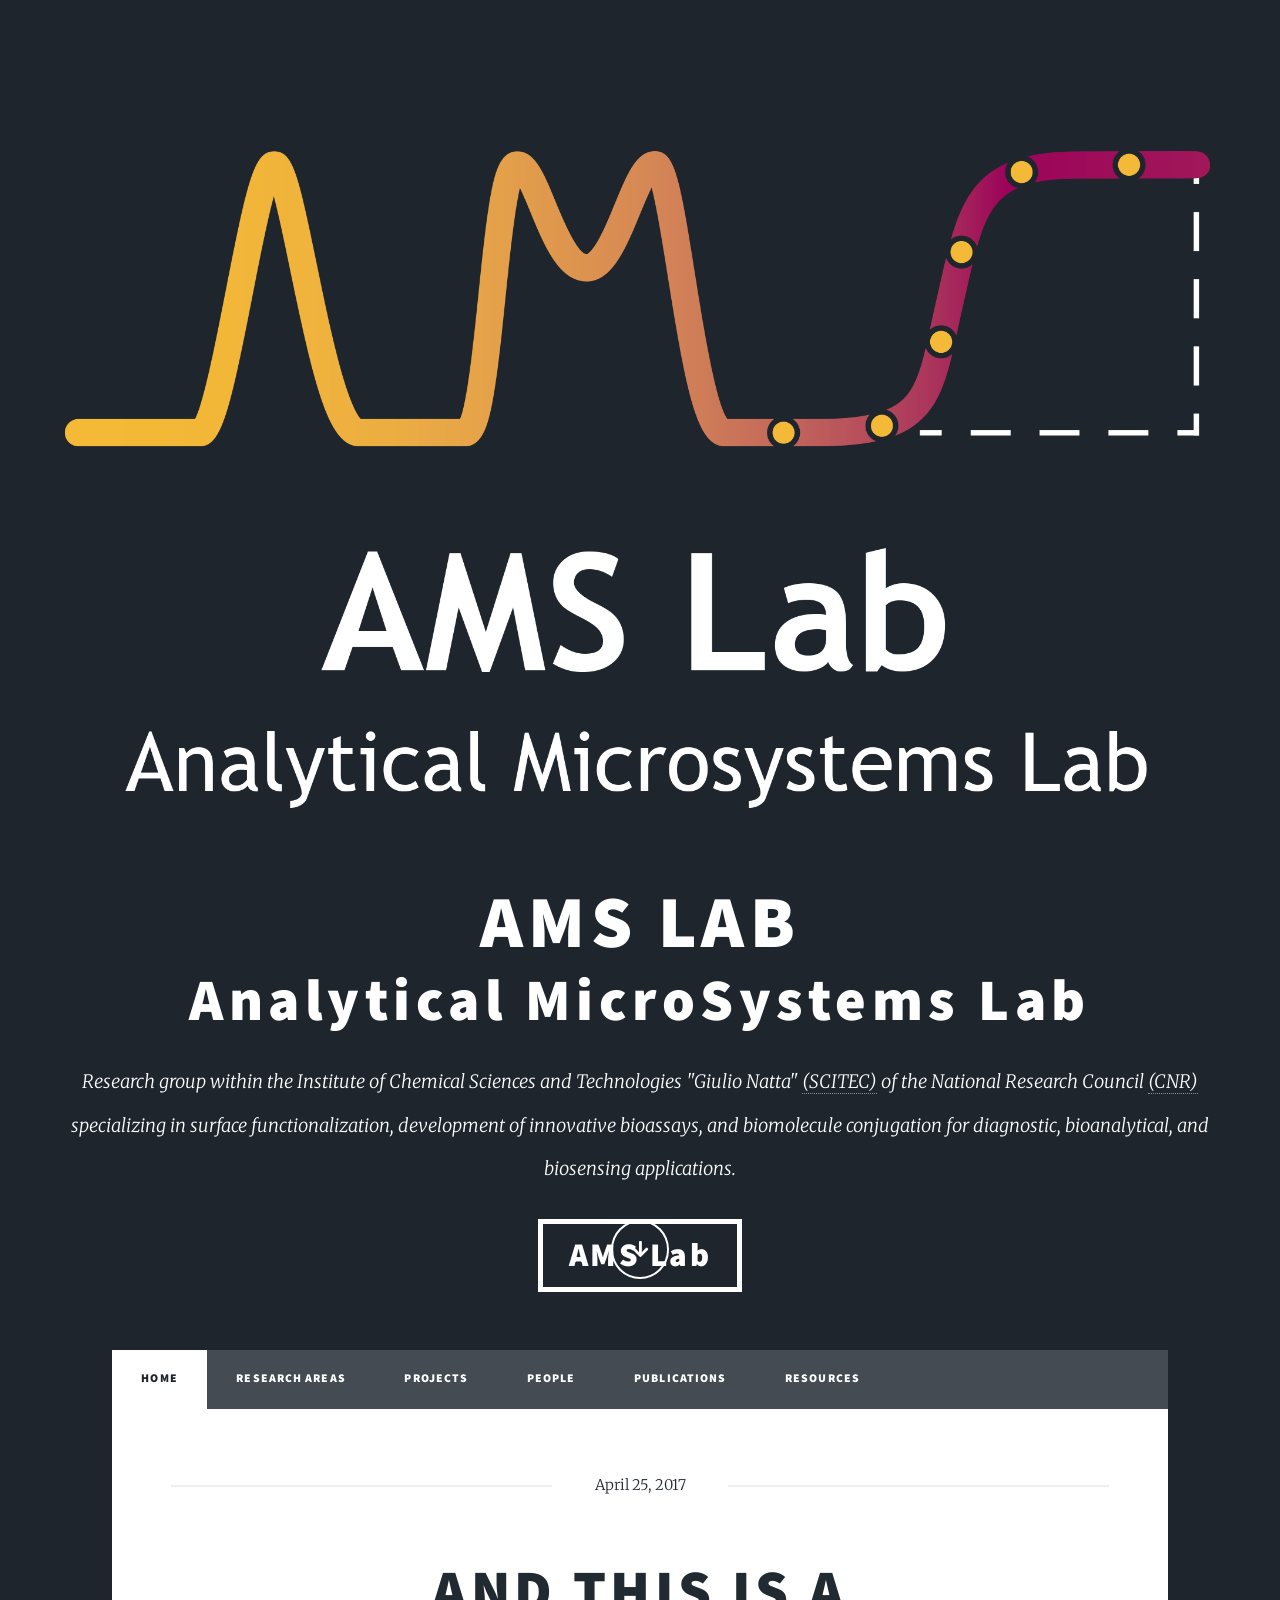
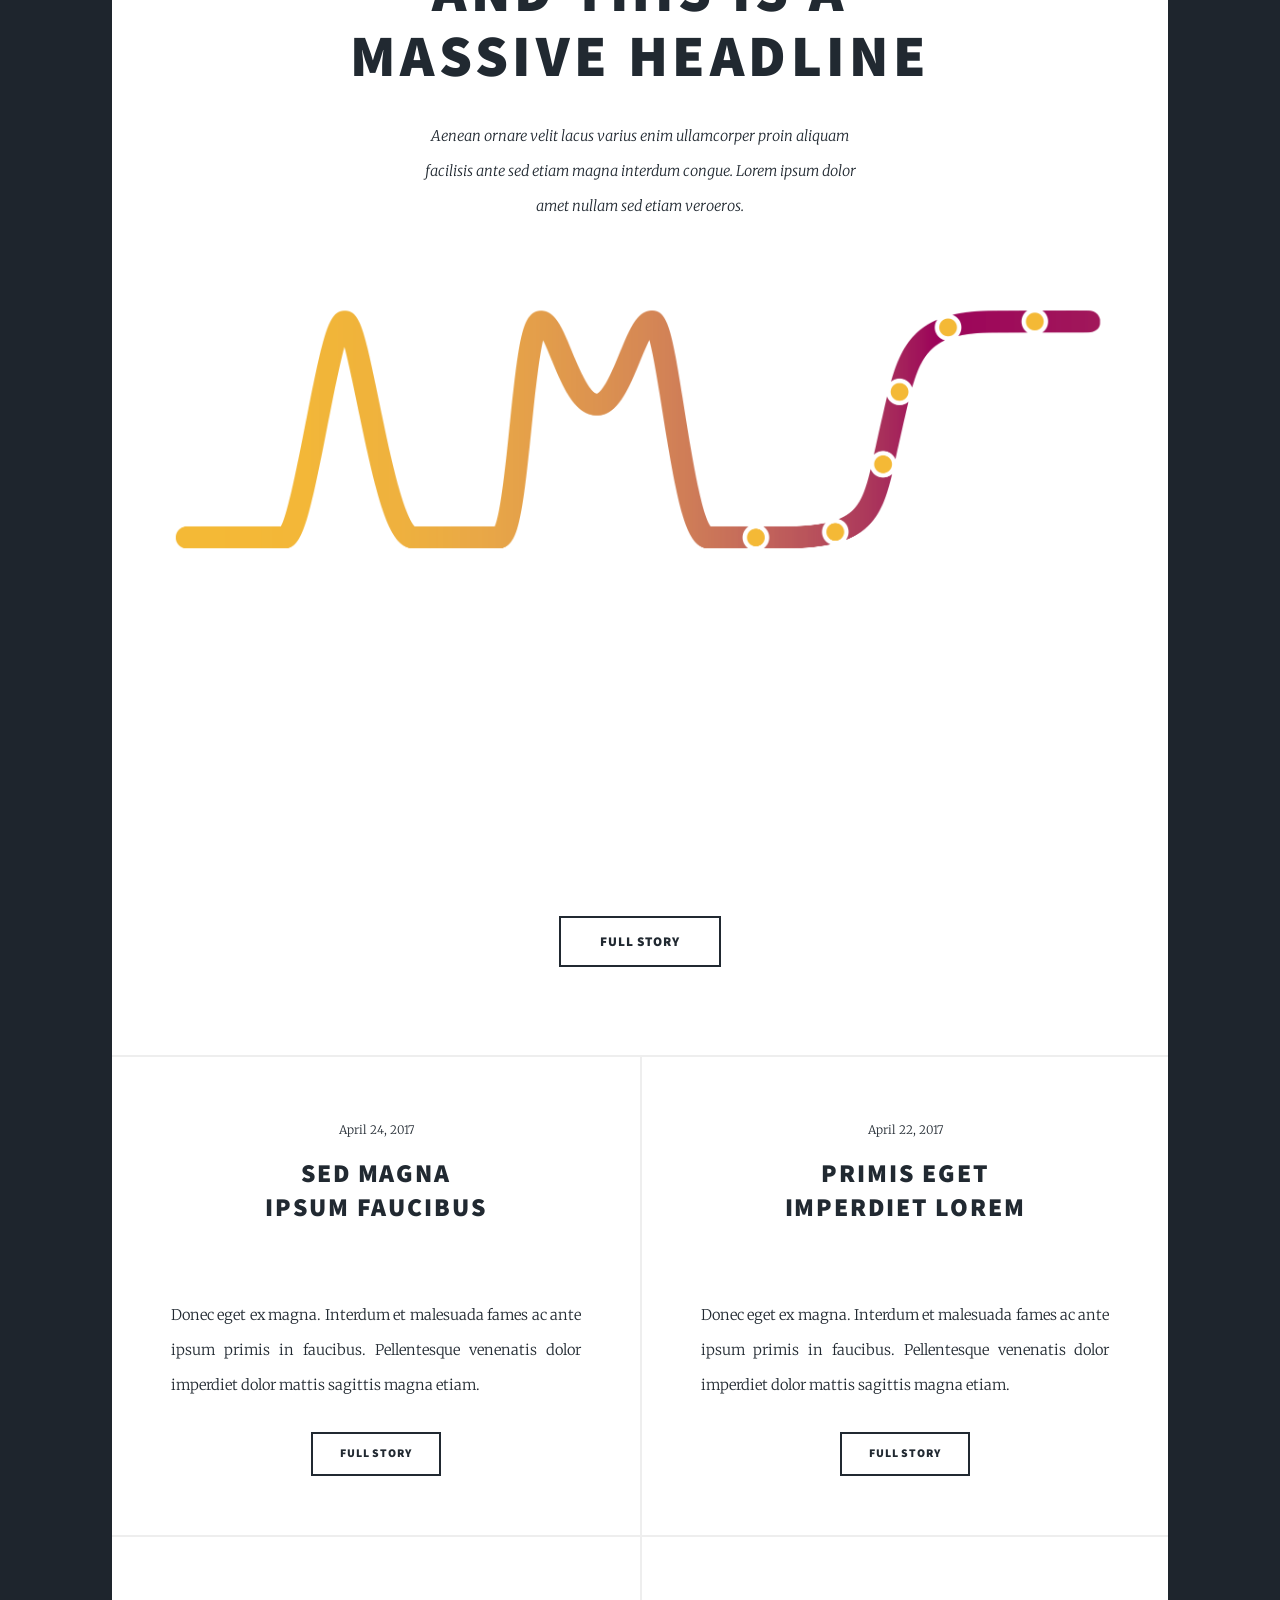
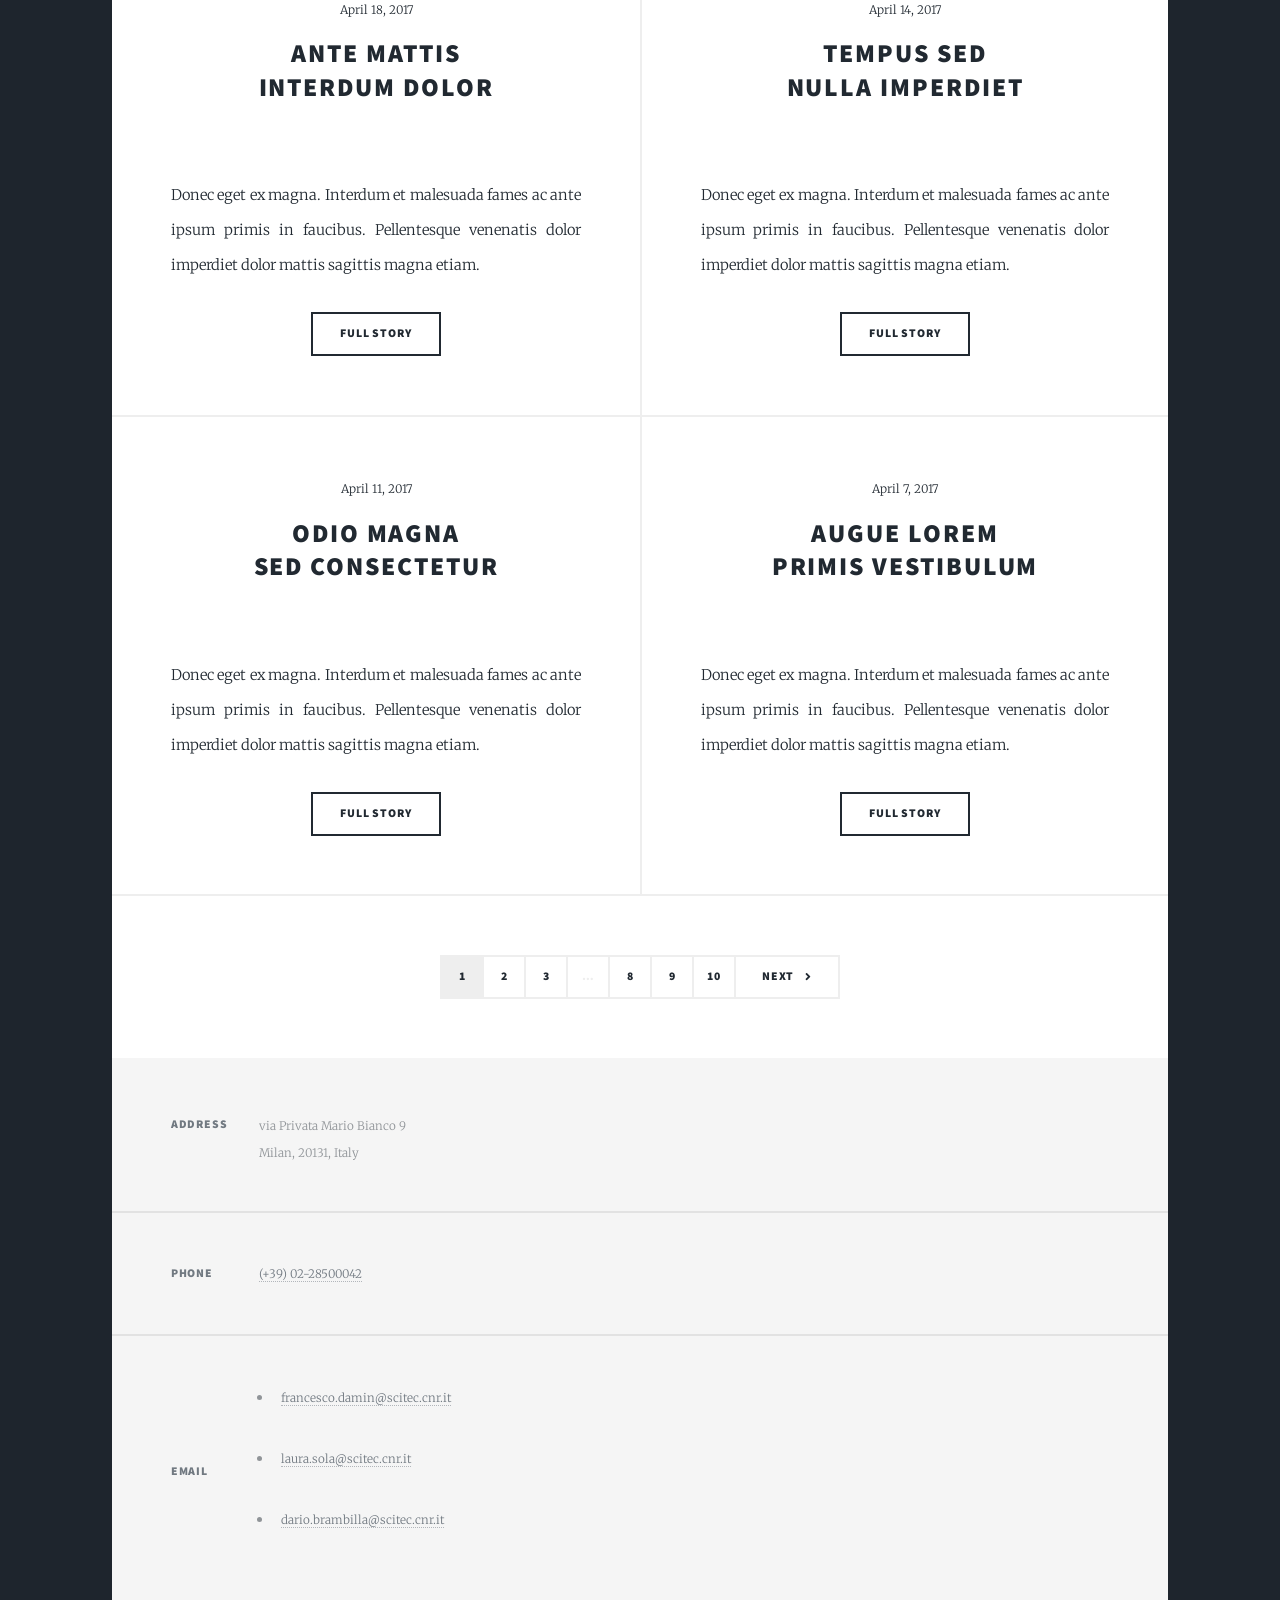
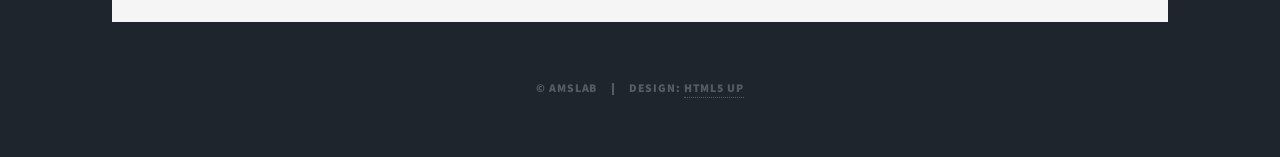
==== index.html @ ec4a858f "Add files via upload" ====
<!DOCTYPE HTML>
<!--
	Massively by HTML5 UP
	html5up.net | @ajlkn
	Free for personal and commercial use under the CCA 3.0 license (html5up.net/license)
-->
<html>
	<head>
		<title>Analytical MicroSystems Lab</title>
		<meta charset="utf-8" />
		<meta name="viewport" content="width=device-width, initial-scale=1, user-scalable=no" />
		<link rel="stylesheet" href="assets/css/main.css" />
		<noscript><link rel="stylesheet" href="assets/css/noscript.css" /></noscript>
	</head>
	<body class="is-preload">

		<!-- Wrapper -->
			<div id="wrapper" class="fade-in">

				<!-- Intro -->
					<div id="intro">
						<span class="image main"><img src="images/logo.png" alt="" /></span>
						<h1>
    							AMS Lab<br />
    							<span style="font-size:0.8em;">A<span style="text-transform: lowercase;">nalytical</span> M<span style="text-transform: lowercase;">icro</span>S<span style="text-transform: lowercase;">ystems</span> L<span style="text-transform: lowercase;">ab</span></span>
						</h1>
						<p>Research group within the Institute of Chemical Sciences and Technologies "Giulio Natta" <a href="https://www.cnr.it/en/institute/132">(SCITEC)</a> of the National Research Council <a href="https://www.cnr.it/en">(CNR)</a><br />
						specializing in surface functionalization, development of innovative bioassays, and biomolecule conjugation for diagnostic, bioanalytical, and biosensing applications.
						<ul class="actions">
							<li><a href="#header" class="button icon solid solo fa-arrow-down scrolly">Continue</a></li>
						</ul>
					</div>

				<!-- Header -->
					<header id="header">
						<a href="index.html" class="logo">AMS L<span style="text-transform: lowercase;">ab</span></a>
					</header>

				<!-- Nav -->
					<nav id="nav">
						<ul class="links">
							<li class="active"><a href="index.html">Home</a></li>
							<li><a href="research activities.html">Research Areas</a></li>
							<li><a href="projects.html">Projects</a></li>
							<li><a href="people.html">People</a></li>
							<li><a href="publications.html">Publications</a></li>
							<li><a href="resources.html">Resources</a></li>
						</ul>
						
					</nav>

				<!-- Main -->
					<div id="main">

						<!-- Featured Post -->
							<article class="post featured">
								<header class="major">
									<span class="date">April 25, 2017</span>
									<h2><a href="#">And this is a<br />
									massive headline</a></h2>
									<p>Aenean ornare velit lacus varius enim ullamcorper proin aliquam<br />
									facilisis ante sed etiam magna interdum congue. Lorem ipsum dolor<br />
									amet nullam sed etiam veroeros.</p>
								</header>
								<a href="#" class="image main"><img src="images/logo.png" alt="" /></a>
								<ul class="actions special">
									<li><a href="#" class="button large">Full Story</a></li>
								</ul>
							</article>

						<!-- Posts -->
							<section class="posts">
								<article>
									<header>
										<span class="date">April 24, 2017</span>
										<h2><a href="#">Sed magna<br />
										ipsum faucibus</a></h2>
									</header>
									<a href="#" class="image fit"><img src="images/pic02.jpg" alt="" /></a>
									<p>Donec eget ex magna. Interdum et malesuada fames ac ante ipsum primis in faucibus. Pellentesque venenatis dolor imperdiet dolor mattis sagittis magna etiam.</p>
									<ul class="actions special">
										<li><a href="#" class="button">Full Story</a></li>
									</ul>
								</article>
								<article>
									<header>
										<span class="date">April 22, 2017</span>
										<h2><a href="#">Primis eget<br />
										imperdiet lorem</a></h2>
									</header>
									<a href="#" class="image fit"><img src="images/pic03.jpg" alt="" /></a>
									<p>Donec eget ex magna. Interdum et malesuada fames ac ante ipsum primis in faucibus. Pellentesque venenatis dolor imperdiet dolor mattis sagittis magna etiam.</p>
									<ul class="actions special">
										<li><a href="#" class="button">Full Story</a></li>
									</ul>
								</article>
								<article>
									<header>
										<span class="date">April 18, 2017</span>
										<h2><a href="#">Ante mattis<br />
										interdum dolor</a></h2>
									</header>
									<a href="#" class="image fit"><img src="images/pic04.jpg" alt="" /></a>
									<p>Donec eget ex magna. Interdum et malesuada fames ac ante ipsum primis in faucibus. Pellentesque venenatis dolor imperdiet dolor mattis sagittis magna etiam.</p>
									<ul class="actions special">
										<li><a href="#" class="button">Full Story</a></li>
									</ul>
								</article>
								<article>
									<header>
										<span class="date">April 14, 2017</span>
										<h2><a href="#">Tempus sed<br />
										nulla imperdiet</a></h2>
									</header>
									<a href="#" class="image fit"><img src="images/pic05.jpg" alt="" /></a>
									<p>Donec eget ex magna. Interdum et malesuada fames ac ante ipsum primis in faucibus. Pellentesque venenatis dolor imperdiet dolor mattis sagittis magna etiam.</p>
									<ul class="actions special">
										<li><a href="#" class="button">Full Story</a></li>
									</ul>
								</article>
								<article>
									<header>
										<span class="date">April 11, 2017</span>
										<h2><a href="#">Odio magna<br />
										sed consectetur</a></h2>
									</header>
									<a href="#" class="image fit"><img src="images/pic06.jpg" alt="" /></a>
									<p>Donec eget ex magna. Interdum et malesuada fames ac ante ipsum primis in faucibus. Pellentesque venenatis dolor imperdiet dolor mattis sagittis magna etiam.</p>
									<ul class="actions special">
										<li><a href="#" class="button">Full Story</a></li>
									</ul>
								</article>
								<article>
									<header>
										<span class="date">April 7, 2017</span>
										<h2><a href="#">Augue lorem<br />
										primis vestibulum</a></h2>
									</header>
									<a href="#" class="image fit"><img src="images/pic07.jpg" alt="" /></a>
									<p>Donec eget ex magna. Interdum et malesuada fames ac ante ipsum primis in faucibus. Pellentesque venenatis dolor imperdiet dolor mattis sagittis magna etiam.</p>
									<ul class="actions special">
										<li><a href="#" class="button">Full Story</a></li>
									</ul>
								</article>
							</section>

						<!-- Footer -->
							<footer>
								<div class="pagination">
									<!--<a href="#" class="previous">Prev</a>-->
									<a href="#" class="page active">1</a>
									<a href="#" class="page">2</a>
									<a href="#" class="page">3</a>
									<span class="extra">&hellip;</span>
									<a href="#" class="page">8</a>
									<a href="#" class="page">9</a>
									<a href="#" class="page">10</a>
									<a href="#" class="next">Next</a>
								</div>
							</footer>

					</div>

				<!-- Footer -->
					<footer id="footer">
						<section class="split contact">
							<section class="alt">
								<h3>Address</h3>
								<p>via Privata Mario Bianco 9<br />
								Milan, 20131, Italy</p>
							</section>
							<section>
								<h3>Phone</h3>
								<p><a href="#">(+39) 02-28500042</a></p>
							</section>
							<section>
								<h3>Email</h3>
								<ul>
        								<li><p><a href="mailto:francesco.damin@scitec.cnr.it">francesco.damin@scitec.cnr.it</a></p></li>
        								<li><p><a href="mailto:laura.sola@scitec.cnr.it">laura.sola@scitec.cnr.it</a></p></li>
       									<li><p><a href="mailto:dario.brambilla@scitec.cnr.it">dario.brambilla@scitec.cnr.it</a></p></li>
    								</ul>
							</section>
						</section>
					</footer>

				<!-- Copyright -->
					<div id="copyright">
						<ul><li>&copy; AMSLab</li><li>Design: <a href="https://html5up.net">HTML5 UP</a></li></ul>
					</div>

			</div>

		<!-- Scripts -->
			<script src="assets/js/jquery.min.js"></script>
			<script src="assets/js/jquery.scrollex.min.js"></script>
			<script src="assets/js/jquery.scrolly.min.js"></script>
			<script src="assets/js/browser.min.js"></script>
			<script src="assets/js/breakpoints.min.js"></script>
			<script src="assets/js/util.js"></script>
			<script src="assets/js/main.js"></script>

	</body>
</html>
---- assets/css/main.css ----
@import url(fontawesome-all.min.css);
@import url("https://fonts.googleapis.com/css?family=Merriweather:300,700,300italic,700italic|Source+Sans+Pro:900");

/*
	Massively by HTML5 UP
	html5up.net | @ajlkn
	Free for personal and commercial use under the CCA 3.0 license (html5up.net/license)
*/

html, body, div, span, applet, object,
iframe, h1, h2, h3, h4, h5, h6, p, blockquote,
pre, a, abbr, acronym, address, big, cite,
code, del, dfn, em, img, ins, kbd, q, s, samp,
small, strike, strong, sub, sup, tt, var, b,
u, i, center, dl, dt, dd, ol, ul, li, fieldset,
form, label, legend, table, caption, tbody,
tfoot, thead, tr, th, td, article, aside,
canvas, details, embed, figure, figcaption,
footer, header, hgroup, menu, nav, output, ruby,
section, summary, time, mark, audio, video {
	margin: 0;
	padding: 0;
	border: 0;
	font-size: 100%;
	font: inherit;
	vertical-align: baseline;}

article, aside, details, figcaption, figure,
footer, header, hgroup, menu, nav, section {
	display: block;}

body {
	line-height: 1;
}

ol, ul {
	list-style: none;
}

blockquote, q {
	quotes: none;
}

	blockquote:before, blockquote:after, q:before, q:after {
		content: '';
		content: none;
	}

table {
	border-collapse: collapse;
	border-spacing: 0;
}

body {
	-webkit-text-size-adjust: none;
}

mark {
	background-color: transparent;
	color: inherit;
}

input::-moz-focus-inner {
	border: 0;
	padding: 0;
}

input, select, textarea {
	-moz-appearance: none;
	-webkit-appearance: none;
	-ms-appearance: none;
	appearance: none;
}

/* Basic */

	@-ms-viewport {
		width: device-width;
	}

	body {
		-ms-overflow-style: scrollbar;
	}

	@media screen and (max-width: 480px) {

		html, body {
			min-width: 320px;
		}

	}

	html {
		box-sizing: border-box;
	}

	*, *:before, *:after {
		box-sizing: inherit;
	}

	body {
		background-color: #1e252d;
	}

		body.is-preload *, body.is-preload *:before, body.is-preload *:after {
			-moz-animation: none !important;
			-webkit-animation: none !important;
			-ms-animation: none !important;
			animation: none !important;
			-moz-transition: none !important;
			-webkit-transition: none !important;
			-ms-transition: none !important;
			transition: none !important;
		}

/* Type */

	html {
		font-size: 16pt;
	}

		@media screen and (max-width: 1680px) {

			html {
				font-size: 12pt;
			}

		}

		@media screen and (max-width: 1280px) {

			html {
				font-size: 11pt;
			}

		}

		@media screen and (max-width: 360px) {

			html {
				font-size: 10pt;
			}

		}

	body {
		color: #212931;
	}

	body, input, select, textarea {
		font-family: "Merriweather", Georgia, serif;
		font-weight: 300;
		font-size: 1rem;
		line-height: 2.375;
	}

	a {
		-moz-transition: color 0.2s ease-in-out, background-color 0.2s ease-in-out, border-color 0.2s ease-in-out, box-shadow 0.2s ease-in-out;
		-webkit-transition: color 0.2s ease-in-out, background-color 0.2s ease-in-out, border-color 0.2s ease-in-out, box-shadow 0.2s ease-in-out;
		-ms-transition: color 0.2s ease-in-out, background-color 0.2s ease-in-out, border-color 0.2s ease-in-out, box-shadow 0.2s ease-in-out;
		transition: color 0.2s ease-in-out, background-color 0.2s ease-in-out, border-color 0.2s ease-in-out, box-shadow 0.2s ease-in-out;
		border-bottom: dotted 1px;
		text-decoration: none;
	}

		a:hover {
			border-bottom-color: transparent;
		}

	strong, b {
		font-weight: 600;
	}

	em, i {
		font-style: italic;
	}

	p {
		text-align: justify;
		margin: 0 0 2rem 0;
	}

	h1, h2, h3, h4, h5, h6 {
		font-family: "Source Sans Pro", Helvetica, sans-serif;
		font-weight: 900;
		line-height: 1.5;
		letter-spacing: 0.075em;
		text-transform: uppercase;
		margin: 0 0 1rem 0;
	}

		h1 a, h2 a, h3 a, h4 a, h5 a, h6 a {
			border-bottom: 0;
			color: inherit;
			text-decoration: none;
		}

	h1 {
		font-size: 4rem;
		line-height: 1.1;
		margin: 0 0 2rem 0;
	}

	h2 {
		font-size: 1.75rem;
		line-height: 1.3;
		margin: 0 0 1.5rem 0;
	}

	h3 {
		font-size: 1.25rem;
		margin: 0 0 1.5rem 0;
	}

	h4 {
		font-size: 1rem;
	}

	h5 {
		font-size: 0.9rem;
	}

	h6 {
		font-size: 0.8rem;
	}

	sub {
		font-size: 0.8rem;
		position: relative;
		top: 0.5rem;
	}

	sup {
		font-size: 0.8rem;
		position: relative;
		top: -0.5rem;
	}

	blockquote {
		border-left: solid 4px;
		font-style: italic;
		margin: 0 0 2rem 0;
		padding: 0.5rem 0 0.5rem 2rem;
	}

	code {
		border: solid 2px;
		font-family: "Courier New", monospace;
		font-size: 0.9rem;
		margin: 0 0.25rem;
		padding: 0.25rem 0.65rem;
	}

	pre {
		-webkit-overflow-scrolling: touch;
		font-family: "Courier New", monospace;
		font-size: 0.9rem;
		margin: 0 0 2rem 0;
	}

		pre code {
			display: block;
			line-height: 1.75;
			padding: 1rem 1.5rem;
			overflow-x: auto;
		}

	hr {
		border: 0;
		border-bottom: solid 2px;
		margin: 3rem 0;
	}

		hr.major {
			margin: 5rem 0;
		}

	.align-left {
		text-align: left;
	}

	.align-center {
		text-align: center;
	}

	.align-right {
		text-align: right;
	}

	input, select, textarea {
		color: #212931;
	}

	a {
		color: #212931;
		border-bottom-color: rgba(33, 41, 49, 0.5);
	}

		a:hover {
			border-bottom-color: transparent;
			color: #18bfef !important;
		}

	strong, b {
		color: #212931;
	}

	h1, h2, h3, h4, h5, h6 {
		color: #212931;
	}

	blockquote {
		border-left-color: #eeeeee;
	}

	code {
		background: rgba(220, 220, 220, 0.25);
		border-color: #eeeeee;
	}

	hr {
		border-bottom-color: #eeeeee;
	}

/* Row */

	.row {
		display: flex;
		flex-wrap: wrap;
		box-sizing: border-box;
		align-items: stretch;
	}

		.row > * {
			box-sizing: border-box;
		}

		.row.gtr-uniform > * > :last-child {
			margin-bottom: 0;
		}

		.row.aln-left {
			justify-content: flex-start;
		}

		.row.aln-center {
			justify-content: center;
		}

		.row.aln-right {
			justify-content: flex-end;
		}

		.row.aln-top {
			align-items: flex-start;
		}

		.row.aln-middle {
			align-items: center;
		}

		.row.aln-bottom {
			align-items: flex-end;
		}

		.row > .imp {
			order: -1;
		}

		.row > .col-1 {
			width: 8.33333%;
		}

		.row > .off-1 {
			margin-left: 8.33333%;
		}

		.row > .col-2 {
			width: 16.66667%;
		}

		.row > .off-2 {
			margin-left: 16.66667%;
		}

		.row > .col-3 {
			width: 25%;
		}

		.row > .off-3 {
			margin-left: 25%;
		}

		.row > .col-4 {
			width: 33.33333%;
		}

		.row > .off-4 {
			margin-left: 33.33333%;
		}

		.row > .col-5 {
			width: 41.66667%;
		}

		.row > .off-5 {
			margin-left: 41.66667%;
		}

		.row > .col-6 {
			width: 50%;
		}

		.row > .off-6 {
			margin-left: 50%;
		}

		.row > .col-7 {
			width: 58.33333%;
		}

		.row > .off-7 {
			margin-left: 58.33333%;
		}

		.row > .col-8 {
			width: 66.66667%;
		}

		.row > .off-8 {
			margin-left: 66.66667%;
		}

		.row > .col-9 {
			width: 75%;
		}

		.row > .off-9 {
			margin-left: 75%;
		}

		.row > .col-10 {
			width: 83.33333%;
		}

		.row > .off-10 {
			margin-left: 83.33333%;
		}

		.row > .col-11 {
			width: 91.66667%;
		}

		.row > .off-11 {
			margin-left: 91.66667%;
		}

		.row > .col-12 {
			width: 100%;
		}

		.row > .off-12 {
			margin-left: 100%;
		}

		.row.gtr-0 {
			margin-top: 0;
			margin-left: 0rem;
		}

			.row.gtr-0 > * {
				padding: 0 0 0 0rem;
			}

			.row.gtr-0.gtr-uniform {
				margin-top: 0rem;
			}

				.row.gtr-0.gtr-uniform > * {
					padding-top: 0rem;
				}

		.row.gtr-25 {
			margin-top: 0;
			margin-left: -0.375rem;
		}

			.row.gtr-25 > * {
				padding: 0 0 0 0.375rem;
			}

			.row.gtr-25.gtr-uniform {
				margin-top: -0.375rem;
			}

				.row.gtr-25.gtr-uniform > * {
					padding-top: 0.375rem;
				}

		.row.gtr-50 {
			margin-top: 0;
			margin-left: -0.75rem;
		}

			.row.gtr-50 > * {
				padding: 0 0 0 0.75rem;
			}

			.row.gtr-50.gtr-uniform {
				margin-top: -0.75rem;
			}

				.row.gtr-50.gtr-uniform > * {
					padding-top: 0.75rem;
				}

		.row {
			margin-top: 0;
			margin-left: -1.5rem;
		}

			.row > * {
				padding: 0 0 0 1.5rem;
			}

			.row.gtr-uniform {
				margin-top: -1.5rem;
			}

				.row.gtr-uniform > * {
					padding-top: 1.5rem;
				}

		.row.gtr-150 {
			margin-top: 0;
			margin-left: -2.25rem;
		}

			.row.gtr-150 > * {
				padding: 0 0 0 2.25rem;
			}

			.row.gtr-150.gtr-uniform {
				margin-top: -2.25rem;
			}

				.row.gtr-150.gtr-uniform > * {
					padding-top: 2.25rem;
				}

		.row.gtr-200 {
			margin-top: 0;
			margin-left: -3rem;
		}

			.row.gtr-200 > * {
				padding: 0 0 0 3rem;
			}

			.row.gtr-200.gtr-uniform {
				margin-top: -3rem;
			}

				.row.gtr-200.gtr-uniform > * {
					padding-top: 3rem;
				}

		@media screen and (max-width: 1680px) {

			.row {
				display: flex;
				flex-wrap: wrap;
				box-sizing: border-box;
				align-items: stretch;
			}

				.row > * {
					box-sizing: border-box;
				}

				.row.gtr-uniform > * > :last-child {
					margin-bottom: 0;
				}

				.row.aln-left {
					justify-content: flex-start;
				}

				.row.aln-center {
					justify-content: center;
				}

				.row.aln-right {
					justify-content: flex-end;
				}

				.row.aln-top {
					align-items: flex-start;
				}

				.row.aln-middle {
					align-items: center;
				}

				.row.aln-bottom {
					align-items: flex-end;
				}

				.row > .imp-xlarge {
					order: -1;
				}

				.row > .col-1-xlarge {
					width: 8.33333%;
				}

				.row > .off-1-xlarge {
					margin-left: 8.33333%;
				}

				.row > .col-2-xlarge {
					width: 16.66667%;
				}

				.row > .off-2-xlarge {
					margin-left: 16.66667%;
				}

				.row > .col-3-xlarge {
					width: 25%;
				}

				.row > .off-3-xlarge {
					margin-left: 25%;
				}

				.row > .col-4-xlarge {
					width: 33.33333%;
				}

				.row > .off-4-xlarge {
					margin-left: 33.33333%;
				}

				.row > .col-5-xlarge {
					width: 41.66667%;
				}

				.row > .off-5-xlarge {
					margin-left: 41.66667%;
				}

				.row > .col-6-xlarge {
					width: 50%;
				}

				.row > .off-6-xlarge {
					margin-left: 50%;
				}

				.row > .col-7-xlarge {
					width: 58.33333%;
				}

				.row > .off-7-xlarge {
					margin-left: 58.33333%;
				}

				.row > .col-8-xlarge {
					width: 66.66667%;
				}

				.row > .off-8-xlarge {
					margin-left: 66.66667%;
				}

				.row > .col-9-xlarge {
					width: 75%;
				}

				.row > .off-9-xlarge {
					margin-left: 75%;
				}

				.row > .col-10-xlarge {
					width: 83.33333%;
				}

				.row > .off-10-xlarge {
					margin-left: 83.33333%;
				}

				.row > .col-11-xlarge {
					width: 91.66667%;
				}

				.row > .off-11-xlarge {
					margin-left: 91.66667%;
				}

				.row > .col-12-xlarge {
					width: 100%;
				}

				.row > .off-12-xlarge {
					margin-left: 100%;
				}

				.row.gtr-0 {
					margin-top: 0;
					margin-left: 0rem;
				}

					.row.gtr-0 > * {
						padding: 0 0 0 0rem;
					}

					.row.gtr-0.gtr-uniform {
						margin-top: 0rem;
					}

						.row.gtr-0.gtr-uniform > * {
							padding-top: 0rem;
						}

				.row.gtr-25 {
					margin-top: 0;
					margin-left: -0.375rem;
				}

					.row.gtr-25 > * {
						padding: 0 0 0 0.375rem;
					}

					.row.gtr-25.gtr-uniform {
						margin-top: -0.375rem;
					}

						.row.gtr-25.gtr-uniform > * {
							padding-top: 0.375rem;
						}

				.row.gtr-50 {
					margin-top: 0;
					margin-left: -0.75rem;
				}

					.row.gtr-50 > * {
						padding: 0 0 0 0.75rem;
					}

					.row.gtr-50.gtr-uniform {
						margin-top: -0.75rem;
					}

						.row.gtr-50.gtr-uniform > * {
							padding-top: 0.75rem;
						}

				.row {
					margin-top: 0;
					margin-left: -1.5rem;
				}

					.row > * {
						padding: 0 0 0 1.5rem;
					}

					.row.gtr-uniform {
						margin-top: -1.5rem;
					}

						.row.gtr-uniform > * {
							padding-top: 1.5rem;
						}

				.row.gtr-150 {
					margin-top: 0;
					margin-left: -2.25rem;
				}

					.row.gtr-150 > * {
						padding: 0 0 0 2.25rem;
					}

					.row.gtr-150.gtr-uniform {
						margin-top: -2.25rem;
					}

						.row.gtr-150.gtr-uniform > * {
							padding-top: 2.25rem;
						}

				.row.gtr-200 {
					margin-top: 0;
					margin-left: -3rem;
				}

					.row.gtr-200 > * {
						padding: 0 0 0 3rem;
					}

					.row.gtr-200.gtr-uniform {
						margin-top: -3rem;
					}

						.row.gtr-200.gtr-uniform > * {
							padding-top: 3rem;
						}

		}

		@media screen and (max-width: 1280px) {

			.row {
				display: flex;
				flex-wrap: wrap;
				box-sizing: border-box;
				align-items: stretch;
			}

				.row > * {
					box-sizing: border-box;
				}

				.row.gtr-uniform > * > :last-child {
					margin-bottom: 0;
				}

				.row.aln-left {
					justify-content: flex-start;
				}

				.row.aln-center {
					justify-content: center;
				}

				.row.aln-right {
					justify-content: flex-end;
				}

				.row.aln-top {
					align-items: flex-start;
				}

				.row.aln-middle {
					align-items: center;
				}

				.row.aln-bottom {
					align-items: flex-end;
				}

				.row > .imp-large {
					order: -1;
				}

				.row > .col-1-large {
					width: 8.33333%;
				}

				.row > .off-1-large {
					margin-left: 8.33333%;
				}

				.row > .col-2-large {
					width: 16.66667%;
				}

				.row > .off-2-large {
					margin-left: 16.66667%;
				}

				.row > .col-3-large {
					width: 25%;
				}

				.row > .off-3-large {
					margin-left: 25%;
				}

				.row > .col-4-large {
					width: 33.33333%;
				}

				.row > .off-4-large {
					margin-left: 33.33333%;
				}

				.row > .col-5-large {
					width: 41.66667%;
				}

				.row > .off-5-large {
					margin-left: 41.66667%;
				}

				.row > .col-6-large {
					width: 50%;
				}

				.row > .off-6-large {
					margin-left: 50%;
				}

				.row > .col-7-large {
					width: 58.33333%;
				}

				.row > .off-7-large {
					margin-left: 58.33333%;
				}

				.row > .col-8-large {
					width: 66.66667%;
				}

				.row > .off-8-large {
					margin-left: 66.66667%;
				}

				.row > .col-9-large {
					width: 75%;
				}

				.row > .off-9-large {
					margin-left: 75%;
				}

				.row > .col-10-large {
					width: 83.33333%;
				}

				.row > .off-10-large {
					margin-left: 83.33333%;
				}

				.row > .col-11-large {
					width: 91.66667%;
				}

				.row > .off-11-large {
					margin-left: 91.66667%;
				}

				.row > .col-12-large {
					width: 100%;
				}

				.row > .off-12-large {
					margin-left: 100%;
				}

				.row.gtr-0 {
					margin-top: 0;
					margin-left: 0rem;
				}

					.row.gtr-0 > * {
						padding: 0 0 0 0rem;
					}

					.row.gtr-0.gtr-uniform {
						margin-top: 0rem;
					}

						.row.gtr-0.gtr-uniform > * {
							padding-top: 0rem;
						}

				.row.gtr-25 {
					margin-top: 0;
					margin-left: -0.375rem;
				}

					.row.gtr-25 > * {
						padding: 0 0 0 0.375rem;
					}

					.row.gtr-25.gtr-uniform {
						margin-top: -0.375rem;
					}

						.row.gtr-25.gtr-uniform > * {
							padding-top: 0.375rem;
						}

				.row.gtr-50 {
					margin-top: 0;
					margin-left: -0.75rem;
				}

					.row.gtr-50 > * {
						padding: 0 0 0 0.75rem;
					}

					.row.gtr-50.gtr-uniform {
						margin-top: -0.75rem;
					}

						.row.gtr-50.gtr-uniform > * {
							padding-top: 0.75rem;
						}

				.row {
					margin-top: 0;
					margin-left: -1.5rem;
				}

					.row > * {
						padding: 0 0 0 1.5rem;
					}

					.row.gtr-uniform {
						margin-top: -1.5rem;
					}

						.row.gtr-uniform > * {
							padding-top: 1.5rem;
						}

				.row.gtr-150 {
					margin-top: 0;
					margin-left: -2.25rem;
				}

					.row.gtr-150 > * {
						padding: 0 0 0 2.25rem;
					}

					.row.gtr-150.gtr-uniform {
						margin-top: -2.25rem;
					}

						.row.gtr-150.gtr-uniform > * {
							padding-top: 2.25rem;
						}

				.row.gtr-200 {
					margin-top: 0;
					margin-left: -3rem;
				}

					.row.gtr-200 > * {
						padding: 0 0 0 3rem;
					}

					.row.gtr-200.gtr-uniform {
						margin-top: -3rem;
					}

						.row.gtr-200.gtr-uniform > * {
							padding-top: 3rem;
						}

		}

		@media screen and (max-width: 980px) {

			.row {
				display: flex;
				flex-wrap: wrap;
				box-sizing: border-box;
				align-items: stretch;
			}

				.row > * {
					box-sizing: border-box;
				}

				.row.gtr-uniform > * > :last-child {
					margin-bottom: 0;
				}

				.row.aln-left {
					justify-content: flex-start;
				}

				.row.aln-center {
					justify-content: center;
				}

				.row.aln-right {
					justify-content: flex-end;
				}

				.row.aln-top {
					align-items: flex-start;
				}

				.row.aln-middle {
					align-items: center;
				}

				.row.aln-bottom {
					align-items: flex-end;
				}

				.row > .imp-medium {
					order: -1;
				}

				.row > .col-1-medium {
					width: 8.33333%;
				}

				.row > .off-1-medium {
					margin-left: 8.33333%;
				}

				.row > .col-2-medium {
					width: 16.66667%;
				}

				.row > .off-2-medium {
					margin-left: 16.66667%;
				}

				.row > .col-3-medium {
					width: 25%;
				}

				.row > .off-3-medium {
					margin-left: 25%;
				}

				.row > .col-4-medium {
					width: 33.33333%;
				}

				.row > .off-4-medium {
					margin-left: 33.33333%;
				}

				.row > .col-5-medium {
					width: 41.66667%;
				}

				.row > .off-5-medium {
					margin-left: 41.66667%;
				}

				.row > .col-6-medium {
					width: 50%;
				}

				.row > .off-6-medium {
					margin-left: 50%;
				}

				.row > .col-7-medium {
					width: 58.33333%;
				}

				.row > .off-7-medium {
					margin-left: 58.33333%;
				}

				.row > .col-8-medium {
					width: 66.66667%;
				}

				.row > .off-8-medium {
					margin-left: 66.66667%;
				}

				.row > .col-9-medium {
					width: 75%;
				}

				.row > .off-9-medium {
					margin-left: 75%;
				}

				.row > .col-10-medium {
					width: 83.33333%;
				}

				.row > .off-10-medium {
					margin-left: 83.33333%;
				}

				.row > .col-11-medium {
					width: 91.66667%;
				}

				.row > .off-11-medium {
					margin-left: 91.66667%;
				}

				.row > .col-12-medium {
					width: 100%;
				}

				.row > .off-12-medium {
					margin-left: 100%;
				}

				.row.gtr-0 {
					margin-top: 0;
					margin-left: 0rem;
				}

					.row.gtr-0 > * {
						padding: 0 0 0 0rem;
					}

					.row.gtr-0.gtr-uniform {
						margin-top: 0rem;
					}

						.row.gtr-0.gtr-uniform > * {
							padding-top: 0rem;
						}

				.row.gtr-25 {
					margin-top: 0;
					margin-left: -0.375rem;
				}

					.row.gtr-25 > * {
						padding: 0 0 0 0.375rem;
					}

					.row.gtr-25.gtr-uniform {
						margin-top: -0.375rem;
					}

						.row.gtr-25.gtr-uniform > * {
							padding-top: 0.375rem;
						}

				.row.gtr-50 {
					margin-top: 0;
					margin-left: -0.75rem;
				}

					.row.gtr-50 > * {
						padding: 0 0 0 0.75rem;
					}

					.row.gtr-50.gtr-uniform {
						margin-top: -0.75rem;
					}

						.row.gtr-50.gtr-uniform > * {
							padding-top: 0.75rem;
						}

				.row {
					margin-top: 0;
					margin-left: -1.5rem;
				}

					.row > * {
						padding: 0 0 0 1.5rem;
					}

					.row.gtr-uniform {
						margin-top: -1.5rem;
					}

						.row.gtr-uniform > * {
							padding-top: 1.5rem;
						}

				.row.gtr-150 {
					margin-top: 0;
					margin-left: -2.25rem;
				}

					.row.gtr-150 > * {
						padding: 0 0 0 2.25rem;
					}

					.row.gtr-150.gtr-uniform {
						margin-top: -2.25rem;
					}

						.row.gtr-150.gtr-uniform > * {
							padding-top: 2.25rem;
						}

				.row.gtr-200 {
					margin-top: 0;
					margin-left: -3rem;
				}

					.row.gtr-200 > * {
						padding: 0 0 0 3rem;
					}

					.row.gtr-200.gtr-uniform {
						margin-top: -3rem;
					}

						.row.gtr-200.gtr-uniform > * {
							padding-top: 3rem;
						}

		}

		@media screen and (max-width: 736px) {

			.row {
				display: flex;
				flex-wrap: wrap;
				box-sizing: border-box;
				align-items: stretch;
			}

				.row > * {
					box-sizing: border-box;
				}

				.row.gtr-uniform > * > :last-child {
					margin-bottom: 0;
				}

				.row.aln-left {
					justify-content: flex-start;
				}

				.row.aln-center {
					justify-content: center;
				}

				.row.aln-right {
					justify-content: flex-end;
				}

				.row.aln-top {
					align-items: flex-start;
				}

				.row.aln-middle {
					align-items: center;
				}

				.row.aln-bottom {
					align-items: flex-end;
				}

				.row > .imp-small {
					order: -1;
				}

				.row > .col-1-small {
					width: 8.33333%;
				}

				.row > .off-1-small {
					margin-left: 8.33333%;
				}

				.row > .col-2-small {
					width: 16.66667%;
				}

				.row > .off-2-small {
					margin-left: 16.66667%;
				}

				.row > .col-3-small {
					width: 25%;
				}

				.row > .off-3-small {
					margin-left: 25%;
				}

				.row > .col-4-small {
					width: 33.33333%;
				}

				.row > .off-4-small {
					margin-left: 33.33333%;
				}

				.row > .col-5-small {
					width: 41.66667%;
				}

				.row > .off-5-small {
					margin-left: 41.66667%;
				}

				.row > .col-6-small {
					width: 50%;
				}

				.row > .off-6-small {
					margin-left: 50%;
				}

				.row > .col-7-small {
					width: 58.33333%;
				}

				.row > .off-7-small {
					margin-left: 58.33333%;
				}

				.row > .col-8-small {
					width: 66.66667%;
				}

				.row > .off-8-small {
					margin-left: 66.66667%;
				}

				.row > .col-9-small {
					width: 75%;
				}

				.row > .off-9-small {
					margin-left: 75%;
				}

				.row > .col-10-small {
					width: 83.33333%;
				}

				.row > .off-10-small {
					margin-left: 83.33333%;
				}

				.row > .col-11-small {
					width: 91.66667%;
				}

				.row > .off-11-small {
					margin-left: 91.66667%;
				}

				.row > .col-12-small {
					width: 100%;
				}

				.row > .off-12-small {
					margin-left: 100%;
				}

				.row.gtr-0 {
					margin-top: 0;
					margin-left: 0rem;
				}

					.row.gtr-0 > * {
						padding: 0 0 0 0rem;
					}

					.row.gtr-0.gtr-uniform {
						margin-top: 0rem;
					}

						.row.gtr-0.gtr-uniform > * {
							padding-top: 0rem;
						}

				.row.gtr-25 {
					margin-top: 0;
					margin-left: -0.375rem;
				}

					.row.gtr-25 > * {
						padding: 0 0 0 0.375rem;
					}

					.row.gtr-25.gtr-uniform {
						margin-top: -0.375rem;
					}

						.row.gtr-25.gtr-uniform > * {
							padding-top: 0.375rem;
						}

				.row.gtr-50 {
					margin-top: 0;
					margin-left: -0.75rem;
				}

					.row.gtr-50 > * {
						padding: 0 0 0 0.75rem;
					}

					.row.gtr-50.gtr-uniform {
						margin-top: -0.75rem;
					}

						.row.gtr-50.gtr-uniform > * {
							padding-top: 0.75rem;
						}

				.row {
					margin-top: 0;
					margin-left: -1.5rem;
				}

					.row > * {
						padding: 0 0 0 1.5rem;
					}

					.row.gtr-uniform {
						margin-top: -1.5rem;
					}

						.row.gtr-uniform > * {
							padding-top: 1.5rem;
						}

				.row.gtr-150 {
					margin-top: 0;
					margin-left: -2.25rem;
				}

					.row.gtr-150 > * {
						padding: 0 0 0 2.25rem;
					}

					.row.gtr-150.gtr-uniform {
						margin-top: -2.25rem;
					}

						.row.gtr-150.gtr-uniform > * {
							padding-top: 2.25rem;
						}

				.row.gtr-200 {
					margin-top: 0;
					margin-left: -3rem;
				}

					.row.gtr-200 > * {
						padding: 0 0 0 3rem;
					}

					.row.gtr-200.gtr-uniform {
						margin-top: -3rem;
					}

						.row.gtr-200.gtr-uniform > * {
							padding-top: 3rem;
						}

		}

		@media screen and (max-width: 480px) {

			.row {
				display: flex;
				flex-wrap: wrap;
				box-sizing: border-box;
				align-items: stretch;
			}

				.row > * {
					box-sizing: border-box;
				}

				.row.gtr-uniform > * > :last-child {
					margin-bottom: 0;
				}

				.row.aln-left {
					justify-content: flex-start;
				}

				.row.aln-center {
					justify-content: center;
				}

				.row.aln-right {
					justify-content: flex-end;
				}

				.row.aln-top {
					align-items: flex-start;
				}

				.row.aln-middle {
					align-items: center;
				}

				.row.aln-bottom {
					align-items: flex-end;
				}

				.row > .imp-xsmall {
					order: -1;
				}

				.row > .col-1-xsmall {
					width: 8.33333%;
				}

				.row > .off-1-xsmall {
					margin-left: 8.33333%;
				}

				.row > .col-2-xsmall {
					width: 16.66667%;
				}

				.row > .off-2-xsmall {
					margin-left: 16.66667%;
				}

				.row > .col-3-xsmall {
					width: 25%;
				}

				.row > .off-3-xsmall {
					margin-left: 25%;
				}

				.row > .col-4-xsmall {
					width: 33.33333%;
				}

				.row > .off-4-xsmall {
					margin-left: 33.33333%;
				}

				.row > .col-5-xsmall {
					width: 41.66667%;
				}

				.row > .off-5-xsmall {
					margin-left: 41.66667%;
				}

				.row > .col-6-xsmall {
					width: 50%;
				}

				.row > .off-6-xsmall {
					margin-left: 50%;
				}

				.row > .col-7-xsmall {
					width: 58.33333%;
				}

				.row > .off-7-xsmall {
					margin-left: 58.33333%;
				}

				.row > .col-8-xsmall {
					width: 66.66667%;
				}

				.row > .off-8-xsmall {
					margin-left: 66.66667%;
				}

				.row > .col-9-xsmall {
					width: 75%;
				}

				.row > .off-9-xsmall {
					margin-left: 75%;
				}

				.row > .col-10-xsmall {
					width: 83.33333%;
				}

				.row > .off-10-xsmall {
					margin-left: 83.33333%;
				}

				.row > .col-11-xsmall {
					width: 91.66667%;
				}

				.row > .off-11-xsmall {
					margin-left: 91.66667%;
				}

				.row > .col-12-xsmall {
					width: 100%;
				}

				.row > .off-12-xsmall {
					margin-left: 100%;
				}

				.row.gtr-0 {
					margin-top: 0;
					margin-left: 0rem;
				}

					.row.gtr-0 > * {
						padding: 0 0 0 0rem;
					}

					.row.gtr-0.gtr-uniform {
						margin-top: 0rem;
					}

						.row.gtr-0.gtr-uniform > * {
							padding-top: 0rem;
						}

				.row.gtr-25 {
					margin-top: 0;
					margin-left: -0.375rem;
				}

					.row.gtr-25 > * {
						padding: 0 0 0 0.375rem;
					}

					.row.gtr-25.gtr-uniform {
						margin-top: -0.375rem;
					}

						.row.gtr-25.gtr-uniform > * {
							padding-top: 0.375rem;
						}

				.row.gtr-50 {
					margin-top: 0;
					margin-left: -0.75rem;
				}

					.row.gtr-50 > * {
						padding: 0 0 0 0.75rem;
					}

					.row.gtr-50.gtr-uniform {
						margin-top: -0.75rem;
					}

						.row.gtr-50.gtr-uniform > * {
							padding-top: 0.75rem;
						}

				.row {
					margin-top: 0;
					margin-left: -1.5rem;
				}

					.row > * {
						padding: 0 0 0 1.5rem;
					}

					.row.gtr-uniform {
						margin-top: -1.5rem;
					}

						.row.gtr-uniform > * {
							padding-top: 1.5rem;
						}

				.row.gtr-150 {
					margin-top: 0;
					margin-left: -2.25rem;
				}

					.row.gtr-150 > * {
						padding: 0 0 0 2.25rem;
					}

					.row.gtr-150.gtr-uniform {
						margin-top: -2.25rem;
					}

						.row.gtr-150.gtr-uniform > * {
							padding-top: 2.25rem;
						}

				.row.gtr-200 {
					margin-top: 0;
					margin-left: -3rem;
				}

					.row.gtr-200 > * {
						padding: 0 0 0 3rem;
					}

					.row.gtr-200.gtr-uniform {
						margin-top: -3rem;
					}

						.row.gtr-200.gtr-uniform > * {
							padding-top: 3rem;
						}

		}

		@media screen and (max-width: 360px) {

			.row {
				display: flex;
				flex-wrap: wrap;
				box-sizing: border-box;
				align-items: stretch;
			}

				.row > * {
					box-sizing: border-box;
				}

				.row.gtr-uniform > * > :last-child {
					margin-bottom: 0;
				}

				.row.aln-left {
					justify-content: flex-start;
				}

				.row.aln-center {
					justify-content: center;
				}

				.row.aln-right {
					justify-content: flex-end;
				}

				.row.aln-top {
					align-items: flex-start;
				}

				.row.aln-middle {
					align-items: center;
				}

				.row.aln-bottom {
					align-items: flex-end;
				}

				.row > .imp-xxsmall {
					order: -1;
				}

				.row > .col-1-xxsmall {
					width: 8.33333%;
				}

				.row > .off-1-xxsmall {
					margin-left: 8.33333%;
				}

				.row > .col-2-xxsmall {
					width: 16.66667%;
				}

				.row > .off-2-xxsmall {
					margin-left: 16.66667%;
				}

				.row > .col-3-xxsmall {
					width: 25%;
				}

				.row > .off-3-xxsmall {
					margin-left: 25%;
				}

				.row > .col-4-xxsmall {
					width: 33.33333%;
				}

				.row > .off-4-xxsmall {
					margin-left: 33.33333%;
				}

				.row > .col-5-xxsmall {
					width: 41.66667%;
				}

				.row > .off-5-xxsmall {
					margin-left: 41.66667%;
				}

				.row > .col-6-xxsmall {
					width: 50%;
				}

				.row > .off-6-xxsmall {
					margin-left: 50%;
				}

				.row > .col-7-xxsmall {
					width: 58.33333%;
				}

				.row > .off-7-xxsmall {
					margin-left: 58.33333%;
				}

				.row > .col-8-xxsmall {
					width: 66.66667%;
				}

				.row > .off-8-xxsmall {
					margin-left: 66.66667%;
				}

				.row > .col-9-xxsmall {
					width: 75%;
				}

				.row > .off-9-xxsmall {
					margin-left: 75%;
				}

				.row > .col-10-xxsmall {
					width: 83.33333%;
				}

				.row > .off-10-xxsmall {
					margin-left: 83.33333%;
				}

				.row > .col-11-xxsmall {
					width: 91.66667%;
				}

				.row > .off-11-xxsmall {
					margin-left: 91.66667%;
				}

				.row > .col-12-xxsmall {
					width: 100%;
				}

				.row > .off-12-xxsmall {
					margin-left: 100%;
				}

				.row.gtr-0 {
					margin-top: 0;
					margin-left: 0rem;
				}

					.row.gtr-0 > * {
						padding: 0 0 0 0rem;
					}

					.row.gtr-0.gtr-uniform {
						margin-top: 0rem;
					}

						.row.gtr-0.gtr-uniform > * {
							padding-top: 0rem;
						}

				.row.gtr-25 {
					margin-top: 0;
					margin-left: -0.375rem;
				}

					.row.gtr-25 > * {
						padding: 0 0 0 0.375rem;
					}

					.row.gtr-25.gtr-uniform {
						margin-top: -0.375rem;
					}

						.row.gtr-25.gtr-uniform > * {
							padding-top: 0.375rem;
						}

				.row.gtr-50 {
					margin-top: 0;
					margin-left: -0.75rem;
				}

					.row.gtr-50 > * {
						padding: 0 0 0 0.75rem;
					}

					.row.gtr-50.gtr-uniform {
						margin-top: -0.75rem;
					}

						.row.gtr-50.gtr-uniform > * {
							padding-top: 0.75rem;
						}

				.row {
					margin-top: 0;
					margin-left: -1.5rem;
				}

					.row > * {
						padding: 0 0 0 1.5rem;
					}

					.row.gtr-uniform {
						margin-top: -1.5rem;
					}

						.row.gtr-uniform > * {
							padding-top: 1.5rem;
						}

				.row.gtr-150 {
					margin-top: 0;
					margin-left: -2.25rem;
				}

					.row.gtr-150 > * {
						padding: 0 0 0 2.25rem;
					}

					.row.gtr-150.gtr-uniform {
						margin-top: -2.25rem;
					}

						.row.gtr-150.gtr-uniform > * {
							padding-top: 2.25rem;
						}

				.row.gtr-200 {
					margin-top: 0;
					margin-left: -3rem;
				}

					.row.gtr-200 > * {
						padding: 0 0 0 3rem;
					}

					.row.gtr-200.gtr-uniform {
						margin-top: -3rem;
					}

						.row.gtr-200.gtr-uniform > * {
							padding-top: 3rem;
						}

		}

/* Box */

	.box {
		border: solid 2px;
		margin-bottom: 2rem;
		padding: 1.5rem;
	}

		.box > :last-child,
		.box > :last-child > :last-child,
		.box > :last-child > :last-child > :last-child {
			margin-bottom: 0;
		}

		.box.alt {
			border: 0;
			border-radius: 0;
			padding: 0;
		}

	.box {
		border-color: #eeeeee;
	}

/* Button */

	input[type="submit"],
	input[type="reset"],
	input[type="button"],
	button,
	.button {
		-moz-appearance: none;
		-webkit-appearance: none;
		-ms-appearance: none;
		appearance: none;
		-moz-transition: background-color 0.2s ease-in-out, box-shadow 0.2s ease-in-out, color 0.2s ease-in-out;
		-webkit-transition: background-color 0.2s ease-in-out, box-shadow 0.2s ease-in-out, color 0.2s ease-in-out;
		-ms-transition: background-color 0.2s ease-in-out, box-shadow 0.2s ease-in-out, color 0.2s ease-in-out;
		transition: background-color 0.2s ease-in-out, box-shadow 0.2s ease-in-out, color 0.2s ease-in-out;
		border: 0;
		border-radius: 0;
		cursor: pointer;
		display: inline-block;
		font-family: "Source Sans Pro", Helvetica, sans-serif;
		font-size: 0.8rem;
		font-weight: 900;
		letter-spacing: 0.075em;
		height: 3rem;
		line-height: 3rem;
		padding: 0 2rem;
		text-align: center;
		text-decoration: none;
		text-transform: uppercase;
		white-space: nowrap;
	}

		input[type="submit"].icon:before,
		input[type="reset"].icon:before,
		input[type="button"].icon:before,
		button.icon:before,
		.button.icon:before {
			margin-right: 0.5rem;
		}

		input[type="submit"].icon.solo,
		input[type="reset"].icon.solo,
		input[type="button"].icon.solo,
		button.icon.solo,
		.button.icon.solo {
			position: relative;
			width: 4rem;
			height: 4rem;
			line-height: 4rem;
			border-radius: 4rem;
			text-indent: 4rem;
			overflow: hidden;
			padding: 0;
			white-space: nowrap;
		}

			input[type="submit"].icon.solo:before,
			input[type="reset"].icon.solo:before,
			input[type="button"].icon.solo:before,
			button.icon.solo:before,
			.button.icon.solo:before {
				position: absolute;
				display: block;
				top: 0;
				left: 0;
				width: inherit;
				height: inherit;
				line-height: inherit;
				font-size: 1.25rem;
				margin-right: 0;
				text-align: center;
				text-indent: 0;
			}

		input[type="submit"].fit,
		input[type="reset"].fit,
		input[type="button"].fit,
		button.fit,
		.button.fit {
			width: 100%;
		}

		input[type="submit"].small,
		input[type="reset"].small,
		input[type="button"].small,
		button.small,
		.button.small {
			font-size: 0.7rem;
			height: 2.5rem;
			line-height: 2.5rem;
			padding: 0 1.5rem;
		}

		input[type="submit"].large,
		input[type="reset"].large,
		input[type="button"].large,
		button.large,
		.button.large {
			font-size: 0.9rem;
			height: 3.5rem;
			line-height: 3.5rem;
			padding: 0 2.75rem;
		}

		@media screen and (max-width: 980px) {

			input[type="submit"],
			input[type="reset"],
			input[type="button"],
			button,
			.button {
				font-size: 0.9rem;
				height: 3.25rem;
				line-height: 3.25rem;
			}

				input[type="submit"].large,
				input[type="reset"].large,
				input[type="button"].large,
				button.large,
				.button.large {
					font-size: 1rem;
					height: 3.75rem;
					line-height: 3.75rem;
				}

		}

		input[type="submit"].disabled, input[type="submit"]:disabled,
		input[type="reset"].disabled,
		input[type="reset"]:disabled,
		input[type="button"].disabled,
		input[type="button"]:disabled,
		button.disabled,
		button:disabled,
		.button.disabled,
		.button:disabled {
			pointer-events: none;
			opacity: 0.25;
		}

	input[type="submit"],
	input[type="reset"],
	input[type="button"],
	button,
	.button {
		background-color: transparent;
		box-shadow: inset 0 0 0 2px #212931;
		color: #212931 !important;
	}

		input[type="submit"]:hover,
		input[type="reset"]:hover,
		input[type="button"]:hover,
		button:hover,
		.button:hover {
			box-shadow: inset 0 0 0 2px #18bfef;
			color: #18bfef !important;
		}

		input[type="submit"].primary,
		input[type="reset"].primary,
		input[type="button"].primary,
		button.primary,
		.button.primary {
			background-color: #212931;
			box-shadow: none;
			color: #ffffff !important;
		}

			input[type="submit"].primary:hover,
			input[type="reset"].primary:hover,
			input[type="button"].primary:hover,
			button.primary:hover,
			.button.primary:hover {
				background-color: #18bfef;
			}

/* Form */

	form {
		margin: 0 0 2rem 0;
	}

		form > :last-child {
			margin-bottom: 0;
		}

		form > .fields {
			display: -moz-flex;
			display: -webkit-flex;
			display: -ms-flex;
			display: flex;
			-moz-flex-wrap: wrap;
			-webkit-flex-wrap: wrap;
			-ms-flex-wrap: wrap;
			flex-wrap: wrap;
			width: calc(100% + 3rem);
			margin: -1.5rem 0 2rem -1.5rem;
		}

			form > .fields > .field {
				-moz-flex-grow: 0;
				-webkit-flex-grow: 0;
				-ms-flex-grow: 0;
				flex-grow: 0;
				-moz-flex-shrink: 0;
				-webkit-flex-shrink: 0;
				-ms-flex-shrink: 0;
				flex-shrink: 0;
				padding: 1.5rem 0 0 1.5rem;
				width: calc(100% - 1.5rem);
			}

				form > .fields > .field.half {
					width: calc(50% - 0.75rem);
				}

				form > .fields > .field.third {
					width: calc(100%/3 - 0.5rem);
				}

				form > .fields > .field.quarter {
					width: calc(25% - 0.375rem);
				}

		@media screen and (max-width: 480px) {

			form > .fields {
				width: calc(100% + 3rem);
				margin: -1.5rem 0 2rem -1.5rem;
			}

				form > .fields > .field {
					padding: 1.5rem 0 0 1.5rem;
					width: calc(100% - 1.5rem);
				}

					form > .fields > .field.half {
						width: calc(100% - 1.5rem);
					}

					form > .fields > .field.third {
						width: calc(100% - 1.5rem);
					}

					form > .fields > .field.quarter {
						width: calc(100% - 1.5rem);
					}

		}

	label {
		display: block;
		font-family: "Source Sans Pro", Helvetica, sans-serif;
		font-weight: 900;
		line-height: 1.5;
		letter-spacing: 0.075em;
		font-size: 0.8rem;
		text-transform: uppercase;
		margin: 0 0 0.75rem 0;
	}

		@media screen and (max-width: 980px) {

			label {
				font-size: 0.9rem;
			}

		}

	input[type="text"],
	input[type="password"],
	input[type="email"],
	select,
	textarea {
		-moz-appearance: none;
		-webkit-appearance: none;
		-ms-appearance: none;
		appearance: none;
		background: transparent;
		border-radius: 0;
		border: solid 2px;
		color: inherit;
		display: block;
		outline: 0;
		padding: 0 1rem;
		text-decoration: none;
		width: 100%;
	}

		input[type="text"]:invalid,
		input[type="password"]:invalid,
		input[type="email"]:invalid,
		select:invalid,
		textarea:invalid {
			box-shadow: none;
		}

	select {
		background-size: 1.25rem;
		background-repeat: no-repeat;
		background-position: calc(100% - 1rem) center;
		height: 3rem;
		padding-right: 3rem;
		text-overflow: ellipsis;
	}

		select:focus::-ms-value {
			background-color: transparent;
		}

		select::-ms-expand {
			display: none;
		}

	input[type="text"],
	input[type="password"],
	input[type="email"],
	select {
		height: 3rem;
	}

	textarea {
		padding: 0.75rem 1rem;
	}

	input[type="checkbox"],
	input[type="radio"] {
		-moz-appearance: none;
		-webkit-appearance: none;
		-ms-appearance: none;
		appearance: none;
		display: block;
		float: left;
		margin-right: -2rem;
		opacity: 0;
		width: 1rem;
		z-index: -1;
	}

		input[type="checkbox"] + label,
		input[type="radio"] + label {
			text-decoration: none;
			cursor: pointer;
			display: inline-block;
			font-size: 1rem;
			letter-spacing: 0;
			font-family: "Merriweather", Georgia, serif;
			text-transform: none;
			font-weight: 300;
			padding-left: 2.8rem;
			padding-right: 1rem;
			position: relative;
		}

			input[type="checkbox"] + label:before,
			input[type="radio"] + label:before {
				-moz-osx-font-smoothing: grayscale;
				-webkit-font-smoothing: antialiased;
				display: inline-block;
				font-style: normal;
				font-variant: normal;
				text-rendering: auto;
				line-height: 1;
				text-transform: none !important;
				font-family: 'Font Awesome 5 Free';
				font-weight: 900;
			}

			input[type="checkbox"] + label:before,
			input[type="radio"] + label:before {
				border-radius: 0;
				border: solid 2px;
				content: '';
				display: inline-block;
				font-size: 0.8rem;
				height: 1.8rem;
				left: 0;
				line-height: 1.65rem;
				position: absolute;
				text-align: center;
				top: -0.125rem;
				width: 1.8rem;
			}

		input[type="checkbox"]:checked + label:before,
		input[type="radio"]:checked + label:before {
			content: '\f00c';
		}

	input[type="checkbox"] + label:before {
		border-radius: 0;
	}

	input[type="radio"] + label:before {
		border-radius: 100%;
	}

	::-webkit-input-placeholder {
		opacity: 1.0;
	}

	:-moz-placeholder {
		opacity: 1.0;
	}

	::-moz-placeholder {
		opacity: 1.0;
	}

	:-ms-input-placeholder {
		opacity: 1.0;
	}

	label {
		color: #212931;
	}

	input[type="text"],
	input[type="password"],
	input[type="email"],
	select,
	textarea {
		border-color: #eeeeee;
	}

		input[type="text"]:focus,
		input[type="password"]:focus,
		input[type="email"]:focus,
		select:focus,
		textarea:focus {
			border-color: #18bfef;
		}

	select {
		background-image: url("data:image/svg+xml;charset=utf8,%3Csvg xmlns='http://www.w3.org/2000/svg' width='40' height='40' preserveAspectRatio='none' viewBox='0 0 40 40'%3E%3Cpath d='M9.4,12.3l10.4,10.4l10.4-10.4c0.2-0.2,0.5-0.4,0.9-0.4c0.3,0,0.6,0.1,0.9,0.4l3.3,3.3c0.2,0.2,0.4,0.5,0.4,0.9 c0,0.4-0.1,0.6-0.4,0.9L20.7,31.9c-0.2,0.2-0.5,0.4-0.9,0.4c-0.3,0-0.6-0.1-0.9-0.4L4.3,17.3c-0.2-0.2-0.4-0.5-0.4-0.9 c0-0.4,0.1-0.6,0.4-0.9l3.3-3.3c0.2-0.2,0.5-0.4,0.9-0.4S9.1,12.1,9.4,12.3z' fill='%23eeeeee' /%3E%3C/svg%3E");
	}

		select option {
			background-color: #ffffff;
			color: #212931;
		}

	.select-wrapper:before {
		color: #eeeeee;
	}

	input[type="checkbox"] + label,
	input[type="radio"] + label {
		color: #212931;
	}

		input[type="checkbox"] + label:before,
		input[type="radio"] + label:before {
			border-color: #eeeeee;
		}

	input[type="checkbox"]:checked + label:before,
	input[type="radio"]:checked + label:before {
		background-color: #212931;
		border-color: #212931;
		color: #ffffff;
	}

	input[type="checkbox"]:focus + label:before,
	input[type="radio"]:focus + label:before {
		border-color: #18bfef;
	}

	::-webkit-input-placeholder {
		color: #909498 !important;
	}

	:-moz-placeholder {
		color: #909498 !important;
	}

	::-moz-placeholder {
		color: #909498 !important;
	}

	:-ms-input-placeholder {
		color: #909498 !important;
	}

	.formerize-placeholder {
		color: #909498 !important;
	}

/* Icon */

	.icon {
		text-decoration: none;
		border-bottom: none;
		position: relative;
	}

		.icon:before {
			-moz-osx-font-smoothing: grayscale;
			-webkit-font-smoothing: antialiased;
			display: inline-block;
			font-style: normal;
			font-variant: normal;
			text-rendering: auto;
			line-height: 1;
			text-transform: none !important;
			font-family: 'Font Awesome 5 Free';
			font-weight: 400;
		}

		.icon > .label {
			display: none;
		}

		.icon:before {
			line-height: inherit;
		}

		.icon.solid:before {
			font-weight: 900;
		}

		.icon.brands:before {
			font-family: 'Font Awesome 5 Brands';
		}

/* Image */

	.image {
		border: 0;
		display: inline-block;
		position: relative;
	}

		.image img {
			display: block;
		}

		.image.left, .image.right {
			max-width: 40%;
		}

			.image.left img, .image.right img {
				width: 100%;
			}

		.image.left {
			float: left;
			margin: 0 2rem 2rem 0;
			top: 0.75rem;
		}

		.image.right {
			float: right;
			margin: 0 0 2rem 2rem;
			top: 0.75rem;
		}

		.image.fit {
			display: block;
			margin: 2.5rem 0;
			width: 100%;
		}

			.image.fit:first-child {
				margin-top: 0;
			}

			.image.fit img {
				width: 100%;
			}

		.image.main {
			display: block;
			margin: 4rem 0;
			width: 100%;
		}

			.image.main:first-child {
				margin-top: 0;
			}

			.image.main img {
				width: 100%;
			}

		@media screen and (max-width: 736px) {

			.image.fit {
				margin: 2rem 0;
			}

			.image.main {
				margin: 2rem 0;
			}

		}

	a.image {
		overflow: hidden;
	}

		a.image img {
			-moz-transition: -moz-transform 0.2s ease-out;
			-webkit-transition: -webkit-transform 0.2s ease-out;
			-ms-transition: -ms-transform 0.2s ease-out;
			transition: transform 0.2s ease-out;
		}

		a.image:hover img {
			-moz-transform: scale(1.05);
			-webkit-transform: scale(1.05);
			-ms-transform: scale(1.05);
			transform: scale(1.05);
		}

/* Actions */

	ul.actions {
		display: -moz-flex;
		display: -webkit-flex;
		display: -ms-flex;
		display: flex;
		cursor: default;
		list-style: none;
		margin-left: -1rem;
		padding-left: 0;
	}

		ul.actions li {
			padding: 0 0 0 1rem;
			vertical-align: middle;
		}

		ul.actions.special {
			-moz-justify-content: center;
			-webkit-justify-content: center;
			-ms-justify-content: center;
			justify-content: center;
			width: 100%;
			margin-left: 0;
		}

			ul.actions.special li:first-child {
				padding-left: 0;
			}

		ul.actions.stacked {
			-moz-flex-direction: column;
			-webkit-flex-direction: column;
			-ms-flex-direction: column;
			flex-direction: column;
			margin-left: 0;
		}

			ul.actions.stacked li {
				padding: 1.3rem 0 0 0;
			}

				ul.actions.stacked li:first-child {
					padding-top: 0;
				}

		ul.actions.fit {
			width: calc(100% + 1rem);
		}

			ul.actions.fit li {
				-moz-flex-grow: 1;
				-webkit-flex-grow: 1;
				-ms-flex-grow: 1;
				flex-grow: 1;
				-moz-flex-shrink: 1;
				-webkit-flex-shrink: 1;
				-ms-flex-shrink: 1;
				flex-shrink: 1;
				width: 100%;
			}

				ul.actions.fit li > * {
					width: 100%;
				}

			ul.actions.fit.stacked {
				width: 100%;
			}

		@media screen and (max-width: 480px) {

			ul.actions:not(.fixed) {
				-moz-flex-direction: column;
				-webkit-flex-direction: column;
				-ms-flex-direction: column;
				flex-direction: column;
				margin-left: 0;
				width: 100% !important;
			}

				ul.actions:not(.fixed) li {
					-moz-flex-grow: 1;
					-webkit-flex-grow: 1;
					-ms-flex-grow: 1;
					flex-grow: 1;
					-moz-flex-shrink: 1;
					-webkit-flex-shrink: 1;
					-ms-flex-shrink: 1;
					flex-shrink: 1;
					padding: 1rem 0 0 0;
					text-align: center;
					width: 100%;
				}

					ul.actions:not(.fixed) li > * {
						width: 100%;
					}

					ul.actions:not(.fixed) li:first-child {
						padding-top: 0;
					}

					ul.actions:not(.fixed) li input[type="submit"],
					ul.actions:not(.fixed) li input[type="reset"],
					ul.actions:not(.fixed) li input[type="button"],
					ul.actions:not(.fixed) li button,
					ul.actions:not(.fixed) li .button {
						width: 100%;
					}

						ul.actions:not(.fixed) li input[type="submit"].icon:before,
						ul.actions:not(.fixed) li input[type="reset"].icon:before,
						ul.actions:not(.fixed) li input[type="button"].icon:before,
						ul.actions:not(.fixed) li button.icon:before,
						ul.actions:not(.fixed) li .button.icon:before {
							margin-left: -0.5rem;
						}

		}

/* Icons */

	ul.icons {
		cursor: default;
		list-style: none;
		padding-left: 0;
	}

		ul.icons li {
			display: inline-block;
			padding: 0 0.5rem 0 0;
			vertical-align: middle;
		}

			ul.icons li:last-child {
				padding-right: 0;
			}

			ul.icons li .icon:before {
				width: 2.25rem;
				height: 2.25rem;
				line-height: 2.25rem;
				display: inline-block;
				text-align: center;
				border-radius: 100%;
				font-size: 1.25rem;
			}

		ul.icons.alt li .icon:before {
			-moz-transition: color 0.2s ease-in-out, background-color 0.2s ease-in-out, border-color 0.2s ease-in-out, box-shadow 0.2s ease-in-out;
			-webkit-transition: color 0.2s ease-in-out, background-color 0.2s ease-in-out, border-color 0.2s ease-in-out, box-shadow 0.2s ease-in-out;
			-ms-transition: color 0.2s ease-in-out, background-color 0.2s ease-in-out, border-color 0.2s ease-in-out, box-shadow 0.2s ease-in-out;
			transition: color 0.2s ease-in-out, background-color 0.2s ease-in-out, border-color 0.2s ease-in-out, box-shadow 0.2s ease-in-out;
			font-size: 1rem;
		}

/* List */

	ol {
		list-style: decimal;
		margin: 0 0 2rem 0;
		padding-left: 1.25rem;
	}

		ol li {
			padding-left: 0.25rem;
		}

	ul {
		list-style: disc;
		margin: 0 0 2rem 0;
		padding-left: 1rem;
	}

		ul li {
			padding-left: 0.5rem;
		}

		ul.divided {
			list-style: none;
			padding-left: 0;
		}

			ul.divided li {
				border-top: solid 1px;
				padding: 0.5rem 0;
			}

				ul.divided li:first-child {
					border-top: 0;
					padding-top: 0;
				}

	dl {
		margin: 0 0 2rem 0;
	}

		dl dt {
			display: block;
			font-weight: 600;
			margin: 0 0 1rem 0;
		}

		dl dd {
			margin-left: 2rem;
		}

	ul.divided li {
		border-top-color: #eeeeee;
	}

	ul.icons li a.icon:hover:before {
		color: #18bfef;
	}

	ul.icons.alt li .icon:before {
		box-shadow: inset 0 0 0 2px #eeeeee;
	}

	ul.icons.alt li a.icon:hover:before {
		box-shadow: inset 0 0 0 2px #18bfef;
	}

/* Section/Article */

	section.special, article.special {
		text-align: center;
	}

	header {
		cursor: default;
	}

		header > .date {
			display: block;
			font-size: 0.8rem;
			height: 1;
			margin: 0 0 1rem 0;
			position: relative;
		}

		header > p {
			font-style: italic;
		}

		header > h1 + p {
			font-size: 1.1rem;
			margin-top: -0.5rem;
			line-height: 2;
		}

		header > h2 + p {
			font-size: 1rem;
			margin-top: -0.75rem;
		}

		header > h3 + p {
			font-size: 0.9rem;
			margin-top: -0.75rem;
		}

		header > h4 + p {
			font-size: 0.8rem;
			margin-top: -0.75rem;
		}

		header.major {
			margin: 0 0 4rem 0;
			text-align: center;
		}

			header.major > :last-child {
				margin-bottom: 0;
			}

			header.major > p {
				margin-top: 0;
				text-align: center;
			}

			header.major > .date {
				font-size: 1rem;
				margin: 0 0 4rem 0;
			}

				header.major > .date:before, header.major > .date:after {
					content: '';
					display: block;
					position: absolute;
					top: 50%;
					width: calc(50% - 6rem);
					border-top: solid 2px;
				}

				header.major > .date:before {
					left: 0;
				}

				header.major > .date:after {
					right: 0;
				}

		@media screen and (max-width: 980px) {

			header br {
				display: none;
			}

		}

		@media screen and (max-width: 736px) {

			header.major {
				margin: 0 0 2rem 0;
			}

		}

	header.major .date:before, header.major .date:after {
		border-top-color: #eeeeee;
	}

/* Table */

	.table-wrapper {
		-webkit-overflow-scrolling: touch;
		overflow-x: auto;
	}

	table {
		margin: 0 0 2rem 0;
		width: 100%;
	}

		table tbody tr {
			border: solid 1px;
			border-left: 0;
			border-right: 0;
		}

		table td {
			padding: 0.75rem 0.75rem;
		}

		table th {
			font-family: "Source Sans Pro", Helvetica, sans-serif;
			font-size: 0.8rem;
			font-weight: 900;
			letter-spacing: 0.075em;
			line-height: 1.5;
			padding: 0 0.75rem 0.75rem 0.75rem;
			text-align: left;
			text-transform: uppercase;
		}

			@media screen and (max-width: 980px) {

				table th {
					font-size: 0.9rem;
				}

			}

		table thead {
			border-bottom: solid 2px;
		}

		table tfoot {
			border-top: solid 2px;
		}

		table.alt {
			border-collapse: separate;
		}

			table.alt tbody tr td {
				border: solid 1px;
				border-left-width: 0;
				border-top-width: 0;
			}

				table.alt tbody tr td:first-child {
					border-left-width: 1px;
				}

			table.alt tbody tr:first-child td {
				border-top-width: 1px;
			}

			table.alt thead {
				border-bottom: 0;
			}

			table.alt tfoot {
				border-top: 0;
			}

	table tbody tr {
		border-color: #eeeeee;
	}

		table tbody tr:nth-child(2n + 1) {
			background-color: rgba(220, 220, 220, 0.25);
		}

	table th {
		color: #212931;
	}

	table thead {
		border-bottom-color: #eeeeee;
	}

	table tfoot {
		border-top-color: #eeeeee;
	}

	table.alt tbody tr td {
		border-color: #eeeeee;
	}

/* Pagination */

	.pagination {
		display: -moz-inline-flex;
		display: -webkit-inline-flex;
		display: -ms-inline-flex;
		display: inline-flex;
		-moz-user-select: none;
		-webkit-user-select: none;
		-ms-user-select: none;
		user-select: none;
		cursor: default;
		list-style: none;
		margin: 0 0 2rem 2px;
		padding: 0;
	}

		.pagination a, .pagination span {
			-moz-transition: background-color 0.2s ease-in-out, border-color 0.2s ease-in-out, box-shadow 0.2s ease-in-out, color 0.2s ease-in-out;
			-webkit-transition: background-color 0.2s ease-in-out, border-color 0.2s ease-in-out, box-shadow 0.2s ease-in-out, color 0.2s ease-in-out;
			-ms-transition: background-color 0.2s ease-in-out, border-color 0.2s ease-in-out, box-shadow 0.2s ease-in-out, color 0.2s ease-in-out;
			transition: background-color 0.2s ease-in-out, border-color 0.2s ease-in-out, box-shadow 0.2s ease-in-out, color 0.2s ease-in-out;
			border: solid 2px;
			display: inline-block;
			font-family: "Source Sans Pro", Helvetica, sans-serif;
			font-size: 0.8rem;
			font-weight: 900;
			height: 3rem;
			letter-spacing: 0.075em;
			line-height: calc(3rem - 4px);
			margin-left: -2px;
			min-width: 3rem;
			position: relative;
			text-align: center;
			text-decoration: none;
			text-transform: uppercase;
		}

		.pagination .next, .pagination .previous {
			text-decoration: none;
			padding: 0 1.75rem;
		}

			.pagination .next:before, .pagination .previous:before {
				-moz-osx-font-smoothing: grayscale;
				-webkit-font-smoothing: antialiased;
				display: inline-block;
				font-style: normal;
				font-variant: normal;
				text-rendering: auto;
				line-height: 1;
				text-transform: none !important;
				font-family: 'Font Awesome 5 Free';
				font-weight: 900;
			}

			.pagination .next:before, .pagination .previous:before {
				display: inline-block;
				color: inherit !important;
				line-height: inherit;
			}

		.pagination .previous:before {
			content: '\f104';
			margin-right: 0.9375em;
		}

		.pagination .next:before {
			content: '\f105';
			float: right;
			margin-left: 0.9375em;
		}

		@media screen and (max-width: 980px) {

			.pagination a, .pagination span {
				font-size: 0.9rem;
			}

		}

		@media screen and (max-width: 480px) {

			.pagination .page, .pagination .extra {
				display: none;
			}

		}

	.pagination a, .pagination span {
		border-color: #eeeeee;
	}

	.pagination a {
		color: #212931 !important;
	}

		.pagination a:hover {
			color: #18bfef !important;
			border-color: #18bfef;
			z-index: 1;
		}

			.pagination a:hover + a,
			.pagination a:hover + span {
				border-left-color: #18bfef;
			}

		.pagination a.active {
			background-color: #eeeeee;
		}

	.pagination span {
		color: #eeeeee;
	}

/* Wrapper */

	#wrapper {
		-moz-transition: opacity 0.5s ease;
		-webkit-transition: opacity 0.5s ease;
		-ms-transition: opacity 0.5s ease;
		transition: opacity 0.5s ease;
		position: relative;
		z-index: 1;
		overflow: hidden;
	}

		#wrapper > .bg {
			position: absolute;
			top: 0;
			left: 0;
			width: 100%;
			height: 100%;
			background-color: #212931;
			background-image: url("../../images/overlay.png"), linear-gradient(0deg, rgba(0, 0, 0, 0.1), rgba(0, 0, 0, 0.1)), url("../../images/bg.jpg");
			background-size: auto,								auto,														100% auto;
			background-position: center,								center,														top center;
			background-repeat: repeat,								no-repeat,													no-repeat;
			background-attachment: scroll,								scroll,														scroll;
			z-index: -1;
		}

			#wrapper > .bg.fixed {
				position: fixed;
				width: 100vw;
				height: 100vh;
			}

		#wrapper.fade-in:before {
			pointer-events: none;
			-moz-transition: opacity 1s ease-in-out;
			-webkit-transition: opacity 1s ease-in-out;
			-ms-transition: opacity 1s ease-in-out;
			transition: opacity 1s ease-in-out;
			-moz-transition-delay: 0.75s;
			-webkit-transition-delay: 0.75s;
			-ms-transition-delay: 0.75s;
			transition-delay: 0.75s;
			background: #1e252d;
			content: '';
			display: block;
			height: 100%;
			left: 0;
			opacity: 0;
			position: fixed;
			top: 0;
			width: 100%;
		}

		body.is-preload #wrapper.fade-in:before {
			opacity: 1;
		}

		@media screen and (orientation: portrait) {

			#wrapper > .bg {
				background-size: auto,								auto,														auto 175%;
			}

		}

/* Intro */

	#intro {
		color: #ffffff;
		padding: 8rem 4rem 6rem 4rem ;
		-moz-align-items: center;
		-webkit-align-items: center;
		-ms-align-items: center;
		align-items: center;
		display: -moz-flex;
		display: -webkit-flex;
		display: -ms-flex;
		display: flex;
		-moz-flex-direction: column;
		-webkit-flex-direction: column;
		-ms-flex-direction: column;
		flex-direction: column;
		-moz-justify-content: -moz-flex-end;
		-webkit-justify-content: -webkit-flex-end;
		-ms-justify-content: -ms-flex-end;
		justify-content: flex-end;
		-moz-transition: opacity 1s ease, -moz-transform 1s ease;
		-webkit-transition: opacity 1s ease, -webkit-transform 1s ease;
		-ms-transition: opacity 1s ease, -ms-transform 1s ease;
		transition: opacity 1s ease, transform 1s ease;
		position: relative;
		cursor: default;
		text-align: center;
		z-index: 1;
		min-height: 100vh;
	}

		#intro input, #intro select, #intro textarea {
			color: #ffffff;
		}

		#intro a {
			color: #ffffff;
			border-bottom-color: rgba(255, 255, 255, 0.5);
		}

			#intro a:hover {
				border-bottom-color: transparent;
				color: #18bfef !important;
			}

		#intro strong, #intro b {
			color: #ffffff;
		}

		#intro h1, #intro h2, #intro h3, #intro h4, #intro h5, #intro h6 {
			color: #ffffff;
		}

		#intro blockquote {
			border-left-color: #ffffff;
		}

		#intro code {
			background: rgba(255, 255, 255, 0.075);
			border-color: #ffffff;
		}

		#intro hr {
			border-bottom-color: #ffffff;
		}

		#intro input[type="submit"],
		#intro input[type="reset"],
		#intro input[type="button"],
		#intro button,
		#intro .button {
			background-color: transparent;
			box-shadow: inset 0 0 0 2px #ffffff;
			color: #ffffff !important;
		}

			#intro input[type="submit"]:hover,
			#intro input[type="reset"]:hover,
			#intro input[type="button"]:hover,
			#intro button:hover,
			#intro .button:hover {
				box-shadow: inset 0 0 0 2px #18bfef;
				color: #18bfef !important;
			}

			#intro input[type="submit"].primary,
			#intro input[type="reset"].primary,
			#intro input[type="button"].primary,
			#intro button.primary,
			#intro .button.primary {
				background-color: #ffffff;
				box-shadow: none;
				color: #1e252d !important;
			}

				#intro input[type="submit"].primary:hover,
				#intro input[type="reset"].primary:hover,
				#intro input[type="button"].primary:hover,
				#intro button.primary:hover,
				#intro .button.primary:hover {
					background-color: #18bfef;
				}

		#intro h1 {
			font-size: 5rem;
			line-height: 1;
		}

		#intro p {
			font-size: 1.25rem;
			font-style: italic;
			margin-top: -0.25rem;
			text-align: center;
		}

		#intro + #header {
			margin-top: -20rem;
		}

			#intro + #header .logo {
				-moz-transform: translateY(2rem);
				-webkit-transform: translateY(2rem);
				-ms-transform: translateY(2rem);
				transform: translateY(2rem);
				opacity: 0;
				visibility: hidden;
			}

		#intro.hidden {
			pointer-events: none;
			-moz-transform: translateY(2rem);
			-webkit-transform: translateY(2rem);
			-ms-transform: translateY(2rem);
			transform: translateY(2rem);
			-moz-transition: opacity 0.5s ease, -moz-transform 0.5s ease, visibility 0.5s;
			-webkit-transition: opacity 0.5s ease, -webkit-transform 0.5s ease, visibility 0.5s;
			-ms-transition: opacity 0.5s ease, -ms-transform 0.5s ease, visibility 0.5s;
			transition: opacity 0.5s ease, transform 0.5s ease, visibility 0.5s;
			opacity: 0;
			visibility: hidden;
		}

			#intro.hidden + #header .logo {
				-moz-transform: translateY(0);
				-webkit-transform: translateY(0);
				-ms-transform: translateY(0);
				transform: translateY(0);
				opacity: 1;
				visibility: visible;
			}

		body.is-preload #intro {
			-moz-transform: translateY(2rem);
			-webkit-transform: translateY(2rem);
			-ms-transform: translateY(2rem);
			transform: translateY(2rem);
			opacity: 0;
		}

			body.is-preload #intro:not(.hidden) + #header + #nav {
				-moz-transform: translateY(4rem);
				-webkit-transform: translateY(4rem);
				-ms-transform: translateY(4rem);
				transform: translateY(4rem);
				opacity: 0;
			}

		@media screen and (max-width: 980px) {

			#intro {
				padding: 4rem 4rem 2rem 4rem ;
				min-height: 90vh;
			}

				#intro p br {
					display: none;
				}

				#intro + #header {
					margin-top: -14rem;
				}

		}

		@media screen and (max-width: 736px) {

			#intro {
				padding: 3rem 2rem 1rem 2rem ;
				min-height: 80vh;
			}

				#intro h1 {
					font-size: 3.25rem;
					line-height: 1.1;
					margin-bottom: 1rem;
				}

				#intro p {
					font-size: 1rem;
					margin-top: 0rem;
				}

				#intro .actions {
					display: none;
				}

		}

/* Header */

	#header {
		color: #ffffff;
		-moz-align-items: center;
		-webkit-align-items: center;
		-ms-align-items: center;
		align-items: center;
		display: -moz-flex;
		display: -webkit-flex;
		display: -ms-flex;
		display: flex;
		-moz-flex-direction: column;
		-webkit-flex-direction: column;
		-ms-flex-direction: column;
		flex-direction: column;
		-moz-justify-content: -moz-flex-end;
		-webkit-justify-content: -webkit-flex-end;
		-ms-justify-content: -ms-flex-end;
		justify-content: flex-end;
		pointer-events: none;
		-moz-user-select: none;
		-webkit-user-select: none;
		-ms-user-select: none;
		user-select: none;
		height: 20rem;
		padding-bottom: 8rem;
		position: relative;
		text-align: center;
		z-index: 2;
	}

		#header input, #header select, #header textarea {
			color: #ffffff;
		}

		#header a {
			color: #ffffff;
			border-bottom-color: rgba(255, 255, 255, 0.5);
		}

			#header a:hover {
				border-bottom-color: transparent;
				color: #18bfef !important;
			}

		#header strong, #header b {
			color: #ffffff;
		}

		#header h1, #header h2, #header h3, #header h4, #header h5, #header h6 {
			color: #ffffff;
		}

		#header blockquote {
			border-left-color: #ffffff;
		}

		#header code {
			background: rgba(255, 255, 255, 0.075);
			border-color: #ffffff;
		}

		#header hr {
			border-bottom-color: #ffffff;
		}

		#header .logo {
			-moz-transition: border-color 0.2s ease-in-out, color 0.2s ease-in-out, opacity 0.5s ease, -moz-transform 0.5s ease, visibility 0.5s;
			-webkit-transition: border-color 0.2s ease-in-out, color 0.2s ease-in-out, opacity 0.5s ease, -webkit-transform 0.5s ease, visibility 0.5s;
			-ms-transition: border-color 0.2s ease-in-out, color 0.2s ease-in-out, opacity 0.5s ease, -ms-transform 0.5s ease, visibility 0.5s;
			transition: border-color 0.2s ease-in-out, color 0.2s ease-in-out, opacity 0.5s ease, transform 0.5s ease, visibility 0.5s;
			pointer-events: auto;
			border-style: solid;
			border-color: #ffffff;
			border-width: 5px !important;
			font-family: "Source Sans Pro", Helvetica, sans-serif;
			font-size: 2.25rem;
			font-weight: 900;
			letter-spacing: 0.075em;
			line-height: 1;
			padding: 1rem 1.75rem;
			text-transform: uppercase;
			visibility: visible;
		}

			#header .logo:hover {
				border-color: #18bfef !important;
				color: #18bfef !important;
			}

		@media screen and (max-width: 980px) {

			#header {
				height: 14rem;
				padding-bottom: 4rem;
			}

		}

		@media screen and (max-width: 736px) {

			#header {
				padding-bottom: 3rem;
			}

				#header .logo {
					font-size: 1.75rem;
					border-width: 3px !important;
				}

		}

/* Nav */

	#nav {
		color: #ffffff;
		display: -moz-flex;
		display: -webkit-flex;
		display: -ms-flex;
		display: flex;
		-moz-transition: -moz-transform 1s ease, opacity 1s ease;
		-webkit-transition: -webkit-transform 1s ease, opacity 1s ease;
		-ms-transition: -ms-transform 1s ease, opacity 1s ease;
		transition: transform 1s ease, opacity 1s ease;
		background: rgba(255, 255, 255, 0.175);
		height: 4rem;
		line-height: 4rem;
		margin: -4rem auto 0 auto;
		overflow: hidden;
		padding: 0 2rem 0 0;
		position: relative;
		width: calc(100% - 4rem);
		max-width: 72rem;
		z-index: 2;
	}

		#nav ul.divided li {
			border-top-color: #ffffff;
		}

		#nav ul.icons li a.icon:hover:before {
			color: #18bfef;
		}

		#nav ul.icons.alt li .icon:before {
			box-shadow: inset 0 0 0 2px #ffffff;
		}

		#nav ul.icons.alt li a.icon:hover:before {
			box-shadow: inset 0 0 0 2px #18bfef;
		}

		#nav input, #nav select, #nav textarea {
			color: #ffffff;
		}

		#nav a {
			color: #ffffff;
			border-bottom-color: rgba(255, 255, 255, 0.5);
		}

			#nav a:hover {
				border-bottom-color: transparent;
				color: #18bfef !important;
			}

		#nav strong, #nav b {
			color: #ffffff;
		}

		#nav h1, #nav h2, #nav h3, #nav h4, #nav h5, #nav h6 {
			color: #ffffff;
		}

		#nav blockquote {
			border-left-color: #ffffff;
		}

		#nav code {
			background: rgba(255, 255, 255, 0.075);
			border-color: #ffffff;
		}

		#nav hr {
			border-bottom-color: #ffffff;
		}

		#nav ul.links {
			display: -moz-flex;
			display: -webkit-flex;
			display: -ms-flex;
			display: flex;
			-moz-flex-grow: 1;
			-webkit-flex-grow: 1;
			-ms-flex-grow: 1;
			flex-grow: 1;
			-moz-flex-shrink: 1;
			-webkit-flex-shrink: 1;
			-ms-flex-shrink: 1;
			flex-shrink: 1;
			font-family: "Source Sans Pro", Helvetica, sans-serif;
			font-weight: 900;
			letter-spacing: 0.075em;
			list-style: none;
			margin-bottom: 0;
			padding-left: 0;
			text-transform: uppercase;
		}

			#nav ul.links li {
				display: block;
				padding-left: 0;
			}

				#nav ul.links li a {
					-moz-transition: background-color 0.2s ease-in-out, color 0.2s ease-in-out;
					-webkit-transition: background-color 0.2s ease-in-out, color 0.2s ease-in-out;
					-ms-transition: background-color 0.2s ease-in-out, color 0.2s ease-in-out;
					transition: background-color 0.2s ease-in-out, color 0.2s ease-in-out;
					display: block;
					font-size: 0.8rem;
					outline: none;
					padding: 0 2rem;
				}

					#nav ul.links li a:hover {
						color: inherit !important;
						background-color: rgba(255, 255, 255, 0.1);
					}

				#nav ul.links li.active {
					background-color: #ffffff;
				}

					#nav ul.links li.active a {
						color: #1e252d;
					}

						#nav ul.links li.active a:hover {
							color: #18bfef !important;
						}

		#nav ul.icons {
			-moz-flex-grow: 0;
			-webkit-flex-grow: 0;
			-ms-flex-grow: 0;
			flex-grow: 0;
			-moz-flex-shrink: 0;
			-webkit-flex-shrink: 0;
			-ms-flex-shrink: 0;
			flex-shrink: 0;
			margin-bottom: 0;
		}

		@media screen and (max-width: 980px) {

			#nav {
				display: none;
			}

		}

/* Main */

	#main {
		background-color: #ffffff;
		position: relative;
		margin: 0 auto;
		width: calc(100% - 4rem);
		max-width: 72rem;
		z-index: 2;
	}

		#main > * {
			padding: 4rem 4rem 2rem 4rem ;
			border-top: solid 2px #eeeeee;
			margin: 0;
		}

			#main > *:first-child {
				border-top: 0;
			}

		#main > footer {
			text-align: center;
		}

		#main > .post {
			padding: 8rem 8rem 6rem 8rem ;
		}

			#main > .post header.major > .date {
				margin-top: -2rem;
			}

			#main > .post header.major > h1, #main > .post header.major h2 {
				font-size: 4rem;
				line-height: 1.1;
				margin: 0 0 2rem 0;
			}

			#main > .post.featured {
				text-align: center;
			}

			@media screen and (max-width: 1280px) {

				#main > .post {
					padding: 6rem 4rem 4rem 4rem ;
				}

			}

			@media screen and (max-width: 736px) {

				#main > .post {
					padding: 4rem 2rem 2rem 2rem ;
				}

					#main > .post header.major > .date {
						margin-top: -1rem;
						margin-bottom: 2rem;
					}

					#main > .post header.major > h1, #main > .post header.major h2 {
						font-size: 2.5rem;
						line-height: 1.2;
						margin: 0 0 1.5rem 0;
					}

			}

		#main > .posts {
			display: -moz-flex;
			display: -webkit-flex;
			display: -ms-flex;
			display: flex;
			-moz-flex-wrap: wrap;
			-webkit-flex-wrap: wrap;
			-ms-flex-wrap: wrap;
			flex-wrap: wrap;
			-moz-align-items: -moz-stretch;
			-webkit-align-items: -webkit-stretch;
			-ms-align-items: -ms-stretch;
			align-items: stretch;
			text-align: center;
			width: 100%;
			padding: 0;
		}

			#main > .posts > * {
				-moz-flex-shrink: 1;
				-webkit-flex-shrink: 1;
				-ms-flex-shrink: 1;
				flex-shrink: 1;
				-moz-flex-grow: 0;
				-webkit-flex-grow: 0;
				-ms-flex-grow: 0;
				flex-grow: 0;
			}

			#main > .posts > * {
				width: 50%;
			}

			#main > .posts > * {
				padding: 4rem;
				width: 50%;
			}

			#main > .posts > article {
				border-color: #eeeeee;
				border-left-width: 2px;
				border-style: solid;
				border-top-width: 2px;
				text-align: center;
			}

				#main > .posts > article > :last-child {
					margin-bottom: 0;
				}

				#main > .posts > article:nth-child(2n - 1) {
					border-left-width: 0;
				}

				#main > .posts > article:nth-child(-n + 2) {
					border-top-width: 0;
				}

			@media screen and (max-width: 980px) {

				#main > .posts > * {
					width: 50%;
				}

				#main > .posts > * {
					padding: 2.5rem;
					width: 50%;
				}

			}

			@media screen and (max-width: 736px) {

				#main > .posts > * {
					width: 100%;
				}

				#main > .posts > * {
					padding: 2rem;
					width: 100%;
				}

				#main > .posts > article:nth-child(2n - 1) {
					border-left-width: 2px;
				}

				#main > .posts > article:nth-child(-n + 2) {
					border-top-width: 2px;
				}

				#main > .posts > article:nth-child(n) {
					border-left-width: 0;
				}

				#main > .posts > article:nth-child(-n + 1) {
					border-top-width: 0;
				}

				#main > .posts > article .image {
					max-width: 25rem;
					margin-left: auto;
					margin-right: auto;
				}

			}

		@media screen and (max-width: 736px) {

			#main > * {
				padding: 2rem 2rem 0.1rem 2rem ;
			}

		}

		@media screen and (max-width: 480px) {

			#main {
				width: 100%;
			}

		}

/* Footer */

	#footer {
		color: #717981;
		display: -moz-flex;
		display: -webkit-flex;
		display: -ms-flex;
		display: flex;
		background-color: #f5f5f5;
		color: #909498;
		cursor: default;
		position: relative;
		margin: 0 auto;
		width: calc(100% - 4rem);
		max-width: 72rem;
		z-index: 2;
	}

		#footer input, #footer select, #footer textarea {
			color: #717981;
		}

		#footer a {
			color: #717981;
			border-bottom-color: rgba(113, 121, 129, 0.5);
		}

			#footer a:hover {
				border-bottom-color: transparent;
				color: #18bfef !important;
			}

		#footer strong, #footer b {
			color: #717981;
		}

		#footer h1, #footer h2, #footer h3, #footer h4, #footer h5, #footer h6 {
			color: #717981;
		}

		#footer blockquote {
			border-left-color: #e2e2e2;
		}

		#footer code {
			background: rgba(220, 220, 220, 0.5);
			border-color: #e2e2e2;
		}

		#footer hr {
			border-bottom-color: #e2e2e2;
		}

		#footer .box {
			border-color: #e2e2e2;
		}

		#footer input[type="submit"],
		#footer input[type="reset"],
		#footer input[type="button"],
		#footer button,
		#footer .button {
			background-color: transparent;
			box-shadow: inset 0 0 0 2px #717981;
			color: #717981 !important;
		}

			#footer input[type="submit"]:hover,
			#footer input[type="reset"]:hover,
			#footer input[type="button"]:hover,
			#footer button:hover,
			#footer .button:hover {
				box-shadow: inset 0 0 0 2px #18bfef;
				color: #18bfef !important;
			}

			#footer input[type="submit"].primary,
			#footer input[type="reset"].primary,
			#footer input[type="button"].primary,
			#footer button.primary,
			#footer .button.primary {
				background-color: #717981;
				box-shadow: none;
				color: #f5f5f5 !important;
			}

				#footer input[type="submit"].primary:hover,
				#footer input[type="reset"].primary:hover,
				#footer input[type="button"].primary:hover,
				#footer button.primary:hover,
				#footer .button.primary:hover {
					background-color: #18bfef;
				}

		#footer label {
			color: #717981;
		}

		#footer input[type="text"],
		#footer input[type="password"],
		#footer input[type="email"],
		#footer select,
		#footer textarea {
			border-color: #e2e2e2;
		}

			#footer input[type="text"]:focus,
			#footer input[type="password"]:focus,
			#footer input[type="email"]:focus,
			#footer select:focus,
			#footer textarea:focus {
				border-color: #18bfef;
			}

		#footer select {
			background-image: url("data:image/svg+xml;charset=utf8,%3Csvg xmlns='http://www.w3.org/2000/svg' width='40' height='40' preserveAspectRatio='none' viewBox='0 0 40 40'%3E%3Cpath d='M9.4,12.3l10.4,10.4l10.4-10.4c0.2-0.2,0.5-0.4,0.9-0.4c0.3,0,0.6,0.1,0.9,0.4l3.3,3.3c0.2,0.2,0.4,0.5,0.4,0.9 c0,0.4-0.1,0.6-0.4,0.9L20.7,31.9c-0.2,0.2-0.5,0.4-0.9,0.4c-0.3,0-0.6-0.1-0.9-0.4L4.3,17.3c-0.2-0.2-0.4-0.5-0.4-0.9 c0-0.4,0.1-0.6,0.4-0.9l3.3-3.3c0.2-0.2,0.5-0.4,0.9-0.4S9.1,12.1,9.4,12.3z' fill='%23e2e2e2' /%3E%3C/svg%3E");
		}

			#footer select option {
				background-color: #f5f5f5;
				color: #717981;
			}

		#footer .select-wrapper:before {
			color: #e2e2e2;
		}

		#footer input[type="checkbox"] + label,
		#footer input[type="radio"] + label {
			color: #717981;
		}

			#footer input[type="checkbox"] + label:before,
			#footer input[type="radio"] + label:before {
				border-color: #e2e2e2;
			}

		#footer input[type="checkbox"]:checked + label:before,
		#footer input[type="radio"]:checked + label:before {
			background-color: #717981;
			border-color: #717981;
			color: #f5f5f5;
		}

		#footer input[type="checkbox"]:focus + label:before,
		#footer input[type="radio"]:focus + label:before {
			border-color: #18bfef;
		}

		#footer ::-webkit-input-placeholder {
			color: #b3b7bb !important;
		}

		#footer :-moz-placeholder {
			color: #b3b7bb !important;
		}

		#footer ::-moz-placeholder {
			color: #b3b7bb !important;
		}

		#footer :-ms-input-placeholder {
			color: #b3b7bb !important;
		}

		#footer .formerize-placeholder {
			color: #b3b7bb !important;
		}

		#footer ul.divided li {
			border-top-color: #e2e2e2;
		}

		#footer ul.icons li a.icon:hover:before {
			color: #18bfef;
		}

		#footer ul.icons.alt li .icon:before {
			box-shadow: inset 0 0 0 2px #e2e2e2;
		}

		#footer ul.icons.alt li a.icon:hover:before {
			box-shadow: inset 0 0 0 2px #18bfef;
		}

		#footer header.major .date:before, #footer header.major .date:after {
			border-top-color: #e2e2e2;
		}

		#footer table tbody tr {
			border-color: #e2e2e2;
		}

			#footer table tbody tr:nth-child(2n + 1) {
				background-color: rgba(220, 220, 220, 0.5);
			}

		#footer table th {
			color: #717981;
		}

		#footer table thead {
			border-bottom-color: #e2e2e2;
		}

		#footer table tfoot {
			border-top-color: #e2e2e2;
		}

		#footer table.alt tbody tr td {
			border-color: #e2e2e2;
		}

		#footer .pagination a, #footer .pagination span {
			border-color: #e2e2e2;
		}

		#footer .pagination a {
			color: #717981 !important;
		}

			#footer .pagination a:hover {
				color: #18bfef !important;
				border-color: #18bfef;
				z-index: 1;
			}

				#footer .pagination a:hover + a,
				#footer .pagination a:hover + span {
					border-left-color: #18bfef;
				}

			#footer .pagination a.active {
				background-color: #e2e2e2;
			}

		#footer .pagination span {
			color: #e2e2e2;
		}

		#footer > section {
			-moz-flex-basis: 50%;
			-webkit-flex-basis: 50%;
			-ms-flex-basis: 50%;
			flex-basis: 50%;
			-moz-flex-grow: 1;
			-webkit-flex-grow: 1;
			-ms-flex-grow: 1;
			flex-grow: 1;
			-moz-flex-shrink: 1;
			-webkit-flex-shrink: 1;
			-ms-flex-shrink: 1;
			flex-shrink: 1;
			padding: 4rem 4rem 2rem 4rem ;
			border-left: solid 2px #e2e2e2;
		}

			#footer > section:first-child {
				border-left: 0;
			}

			#footer > section.split {
				display: -moz-flex;
				display: -webkit-flex;
				display: -ms-flex;
				display: flex;
				-moz-flex-direction: column;
				-webkit-flex-direction: column;
				-ms-flex-direction: column;
				flex-direction: column;
				padding: 0;
			}

				#footer > section.split > section {
					padding: 3rem 4rem 1rem 4rem ;
					border-top: solid 2px #e2e2e2;
				}

					#footer > section.split > section:first-child {
						padding: 5rem 4rem 1rem 4rem ;
						border-top: 0;
					}

					#footer > section.split > section:last-child {
						padding: 3rem 4rem 3rem 4rem ;
					}

				#footer > section.split.contact > section {
					display: -moz-flex;
					display: -webkit-flex;
					display: -ms-flex;
					display: flex;
					-moz-align-items: center;
					-webkit-align-items: center;
					-ms-align-items: center;
					align-items: center;
					padding: 3.15rem 4rem;
				}

					#footer > section.split.contact > section > * {
						margin-bottom: 0;
					}

					#footer > section.split.contact > section > :first-child {
						-moz-flex-shrink: 0;
						-webkit-flex-shrink: 0;
						-ms-flex-shrink: 0;
						flex-shrink: 0;
						-moz-flex-grow: 0;
						-webkit-flex-grow: 0;
						-ms-flex-grow: 0;
						flex-grow: 0;
						width: 6rem;
					}

					#footer > section.split.contact > section > :last-child {
						-moz-flex-shrink: 1;
						-webkit-flex-shrink: 1;
						-ms-flex-shrink: 1;
						flex-shrink: 1;
						-moz-flex-grow: 1;
						-webkit-flex-grow: 1;
						-ms-flex-grow: 1;
						flex-grow: 1;
					}

					#footer > section.split.contact > section:first-child {
						padding: 4rem 4rem 3rem 4rem;
					}

					#footer > section.split.contact > section:last-child {
						padding: 3rem 4rem 4rem 4rem;
					}

					#footer > section.split.contact > section.alt {
						-moz-align-items: -moz-flex-start;
						-webkit-align-items: -webkit-flex-start;
						-ms-align-items: -ms-flex-start;
						align-items: flex-start;
					}

						#footer > section.split.contact > section.alt > :last-child {
							margin-top: -0.325rem;
						}

		#footer form label,
		#footer h3,
		#footer p {
			font-size: 0.8rem;
		}

		@media screen and (max-width: 980px) {

			#footer {
				display: block;
			}

				#footer > section {
					border-top: solid 2px #e2e2e2;
				}

					#footer > section:first-child {
						border-top: 0;
					}

					#footer > section.split > section {
						padding: 4rem 4rem 2rem 4rem ;
					}

						#footer > section.split > section:first-child {
							padding: 4rem 4rem 2rem 4rem ;
						}

						#footer > section.split > section:last-child {
							padding: 4rem 4rem 2rem 4rem ;
						}

					#footer > section.split.contact > section {
						padding: 4rem;
					}

						#footer > section.split.contact > section:first-child {
							padding: 4rem;
						}

						#footer > section.split.contact > section:last-child {
							padding: 4rem;
						}

				#footer form label,
				#footer h3,
				#footer p {
					font-size: 0.9rem;
				}

		}

		@media screen and (max-width: 736px) {

			#footer > section {
				padding: 2rem 2rem 0.1rem 2rem ;
			}

				#footer > section.split > section {
					padding: 2rem 2rem 0.1rem 2rem ;
				}

					#footer > section.split > section:first-child {
						padding: 2rem 2rem 0.1rem 2rem ;
					}

					#footer > section.split > section:last-child {
						padding: 2rem 2rem 0.1rem 2rem ;
					}

				#footer > section.split.contact > section {
					padding: 2rem;
				}

					#footer > section.split.contact > section:first-child {
						padding: 2rem;
					}

					#footer > section.split.contact > section:last-child {
						padding: 2rem;
					}

		}

		@media screen and (max-width: 480px) {

			#footer {
				width: 100%;
			}

		}

	#copyright {
		color: #ffffff;
		position: relative;
		color: rgba(255, 255, 255, 0.25);
		cursor: default;
		font-family: "Source Sans Pro", Helvetica, sans-serif;
		font-size: 0.8rem;
		font-weight: 900;
		letter-spacing: 0.075em;
		line-height: 1.5;
		text-align: center;
		text-transform: uppercase;
		margin: 4rem auto 8rem auto;
		width: calc(100% - 4rem);
		max-width: 72rem;
		z-index: 2;
	}

		#copyright input, #copyright select, #copyright textarea {
			color: #ffffff;
		}

		#copyright a {
			color: #ffffff;
			border-bottom-color: rgba(255, 255, 255, 0.5);
		}

			#copyright a:hover {
				border-bottom-color: transparent;
				color: #18bfef !important;
			}

		#copyright strong, #copyright b {
			color: #ffffff;
		}

		#copyright h1, #copyright h2, #copyright h3, #copyright h4, #copyright h5, #copyright h6 {
			color: #ffffff;
		}

		#copyright blockquote {
			border-left-color: #ffffff;
		}

		#copyright code {
			background: rgba(255, 255, 255, 0.075);
			border-color: #ffffff;
		}

		#copyright hr {
			border-bottom-color: #ffffff;
		}

		#copyright a {
			color: inherit;
			border-bottom-color: inherit;
		}

		#copyright ul {
			list-style: none;
			margin: 0;
			padding-left: 0;
		}

			#copyright ul li {
				border-left: solid 2px;
				display: inline-block;
				line-height: 1;
				margin-left: 1rem;
				padding-left: 1rem;
			}

				#copyright ul li:first-child {
					border-left: 0;
					margin-left: 0;
					padding-left: 0;
				}

		@media screen and (max-width: 1280px) {

			#copyright {
				margin: 4rem auto;
			}

		}

		@media screen and (max-width: 480px) {

			#copyright ul li {
				border-left: 0;
				margin: 1rem 0 0 0;
				padding-left: 0;
				display: block;
			}

				#copyright ul li:first-child {
					margin-top: 0;
				}

		}

/* Nav Panel */

	#navPanelToggle {
		text-decoration: none;
		-moz-transition: color 0.2s ease-in-out, background-color 0.2s ease-in-out, box-shadow 0.2s ease-in-out;
		-webkit-transition: color 0.2s ease-in-out, background-color 0.2s ease-in-out, box-shadow 0.2s ease-in-out;
		-ms-transition: color 0.2s ease-in-out, background-color 0.2s ease-in-out, box-shadow 0.2s ease-in-out;
		transition: color 0.2s ease-in-out, background-color 0.2s ease-in-out, box-shadow 0.2s ease-in-out;
		display: none;
		position: fixed;
		top: 0.75rem;
		right: 0.75rem;
		border: 0;
		color: #ffffff;
		font-family: "Source Sans Pro", Helvetica, sans-serif;
		font-size: 0.9rem;
		font-weight: 900;
		letter-spacing: 0.075em;
		padding: 0.375rem 1.25rem;
		text-transform: uppercase;
		z-index: 10001;
	}

		#navPanelToggle:before {
			-moz-osx-font-smoothing: grayscale;
			-webkit-font-smoothing: antialiased;
			display: inline-block;
			font-style: normal;
			font-variant: normal;
			text-rendering: auto;
			line-height: 1;
			text-transform: none !important;
			font-family: 'Font Awesome 5 Free';
			font-weight: 900;
		}

		#navPanelToggle:before {
			content: '\f0c9';
			margin-right: 0.5rem;
		}

		#navPanelToggle.alt {
			background-color: rgba(255, 255, 255, 0.875);
			box-shadow: 0 0.125rem 0.75rem 0 rgba(30, 37, 45, 0.25);
			color: #212931;
		}

			#navPanelToggle.alt:hover {
				background-color: #ffffff;
			}

		@media screen and (max-width: 980px) {

			#navPanelToggle {
				display: block;
			}

		}

		@media screen and (max-width: 736px) {

			#navPanelToggle {
				font-size: 0.8rem;
				padding: 0.25rem 1rem;
			}

		}

	#navPanel {
		-moz-transform: translateX(20rem);
		-webkit-transform: translateX(20rem);
		-ms-transform: translateX(20rem);
		transform: translateX(20rem);
		-moz-transition: -moz-transform 0.5s ease, box-shadow 0.5s ease, visibility 0.5s;
		-webkit-transition: -webkit-transform 0.5s ease, box-shadow 0.5s ease, visibility 0.5s;
		-ms-transition: -ms-transform 0.5s ease, box-shadow 0.5s ease, visibility 0.5s;
		transition: transform 0.5s ease, box-shadow 0.5s ease, visibility 0.5s;
		display: none;
		-webkit-overflow-scrolling: touch;
		background: #ffffff;
		box-shadow: none;
		color: #212931;
		height: 100%;
		max-width: 80%;
		overflow-y: auto;
		padding: 3rem 2rem;
		position: fixed;
		right: 0;
		top: 0;
		visibility: hidden;
		width: 20rem;
		z-index: 10002;
	}

		#navPanel .links {
			list-style: none;
			padding-left: 0;
		}

			#navPanel .links li {
				border-top: solid 2px #eeeeee;
			}

				#navPanel .links li a {
					border-bottom: 0;
					display: block;
					font-family: "Source Sans Pro", Helvetica, sans-serif;
					font-size: 0.9rem;
					font-size: 0.9rem;
					font-weight: 900;
					letter-spacing: 0.075em;
					padding: 0.75rem 0;
					text-transform: uppercase;
				}

				#navPanel .links li:first-child {
					border-top: 0;
				}

		#navPanel .close {
			text-decoration: none;
			-moz-transition: color 0.2s ease-in-out;
			-webkit-transition: color 0.2s ease-in-out;
			-ms-transition: color 0.2s ease-in-out;
			transition: color 0.2s ease-in-out;
			-webkit-tap-highlight-color: rgba(0, 0, 0, 0);
			border: 0;
			color: #909498;
			cursor: pointer;
			display: block;
			height: 3.25rem;
			line-height: 3.25rem;
			padding-right: 1.25rem;
			position: absolute;
			right: 0;
			text-align: right;
			top: 0;
			vertical-align: middle;
			width: 7rem;
		}

			#navPanel .close:before {
				-moz-osx-font-smoothing: grayscale;
				-webkit-font-smoothing: antialiased;
				display: inline-block;
				font-style: normal;
				font-variant: normal;
				text-rendering: auto;
				line-height: 1;
				text-transform: none !important;
				font-family: 'Font Awesome 5 Free';
				font-weight: 900;
			}

			#navPanel .close:before {
				content: '\f00d';
				font-size: 1.25rem;
			}

			#navPanel .close:hover {
				color: #212931;
			}

			@media screen and (max-width: 736px) {

				#navPanel .close {
					height: 4rem;
					line-height: 4rem;
				}

			}

		@media screen and (max-width: 980px) {

			#navPanel {
				display: block;
			}

		}

		@media screen and (max-width: 736px) {

			#navPanel {
				padding: 2.5rem 1.75rem;
			}

		}

	@media screen and (max-width: 980px) {

		body.is-navPanel-visible #wrapper {
			opacity: 0.5;
		}

		body.is-navPanel-visible #navPanel {
			-moz-transform: translateX(0);
			-webkit-transform: translateX(0);
			-ms-transform: translateX(0);
			transform: translateX(0);
			box-shadow: 0 0 1.5rem 0 rgba(0, 0, 0, 0.2);
			visibility: visible;
		}

	}
---- assets/css/noscript.css ----
@import url(font-awesome.min.css);

/*
	Massively by HTML5 UP
	html5up.net | @ajlkn
	Free for personal and commercial use under the CCA 3.0 license (html5up.net/license)
*/

/* Wrapper */

	#wrapper {
		background-color: #212931;
		background-image: url("../../images/overlay.png"), linear-gradient(0deg, rgba(0, 0, 0, 0.1), rgba(0, 0, 0, 0.1)), url("../../images/bg.jpg");
		background-size: auto,								auto,														100% auto;
		background-position: center,								center,														top center;
		background-repeat: repeat,								no-repeat,													no-repeat;
		background-attachment: fixed,								fixed,														fixed;
	}

		#wrapper.fade-in:before {
			display: none;
		}

/* Intro */

	body.is-preload #intro {
		opacity: 1;
	}

		body.is-preload #intro:not(.hidden) + #header + #nav {
			-moz-transform: none;
			-webkit-transform: none;
			-ms-transform: none;
			transform: none;
			opacity: 1;
		}
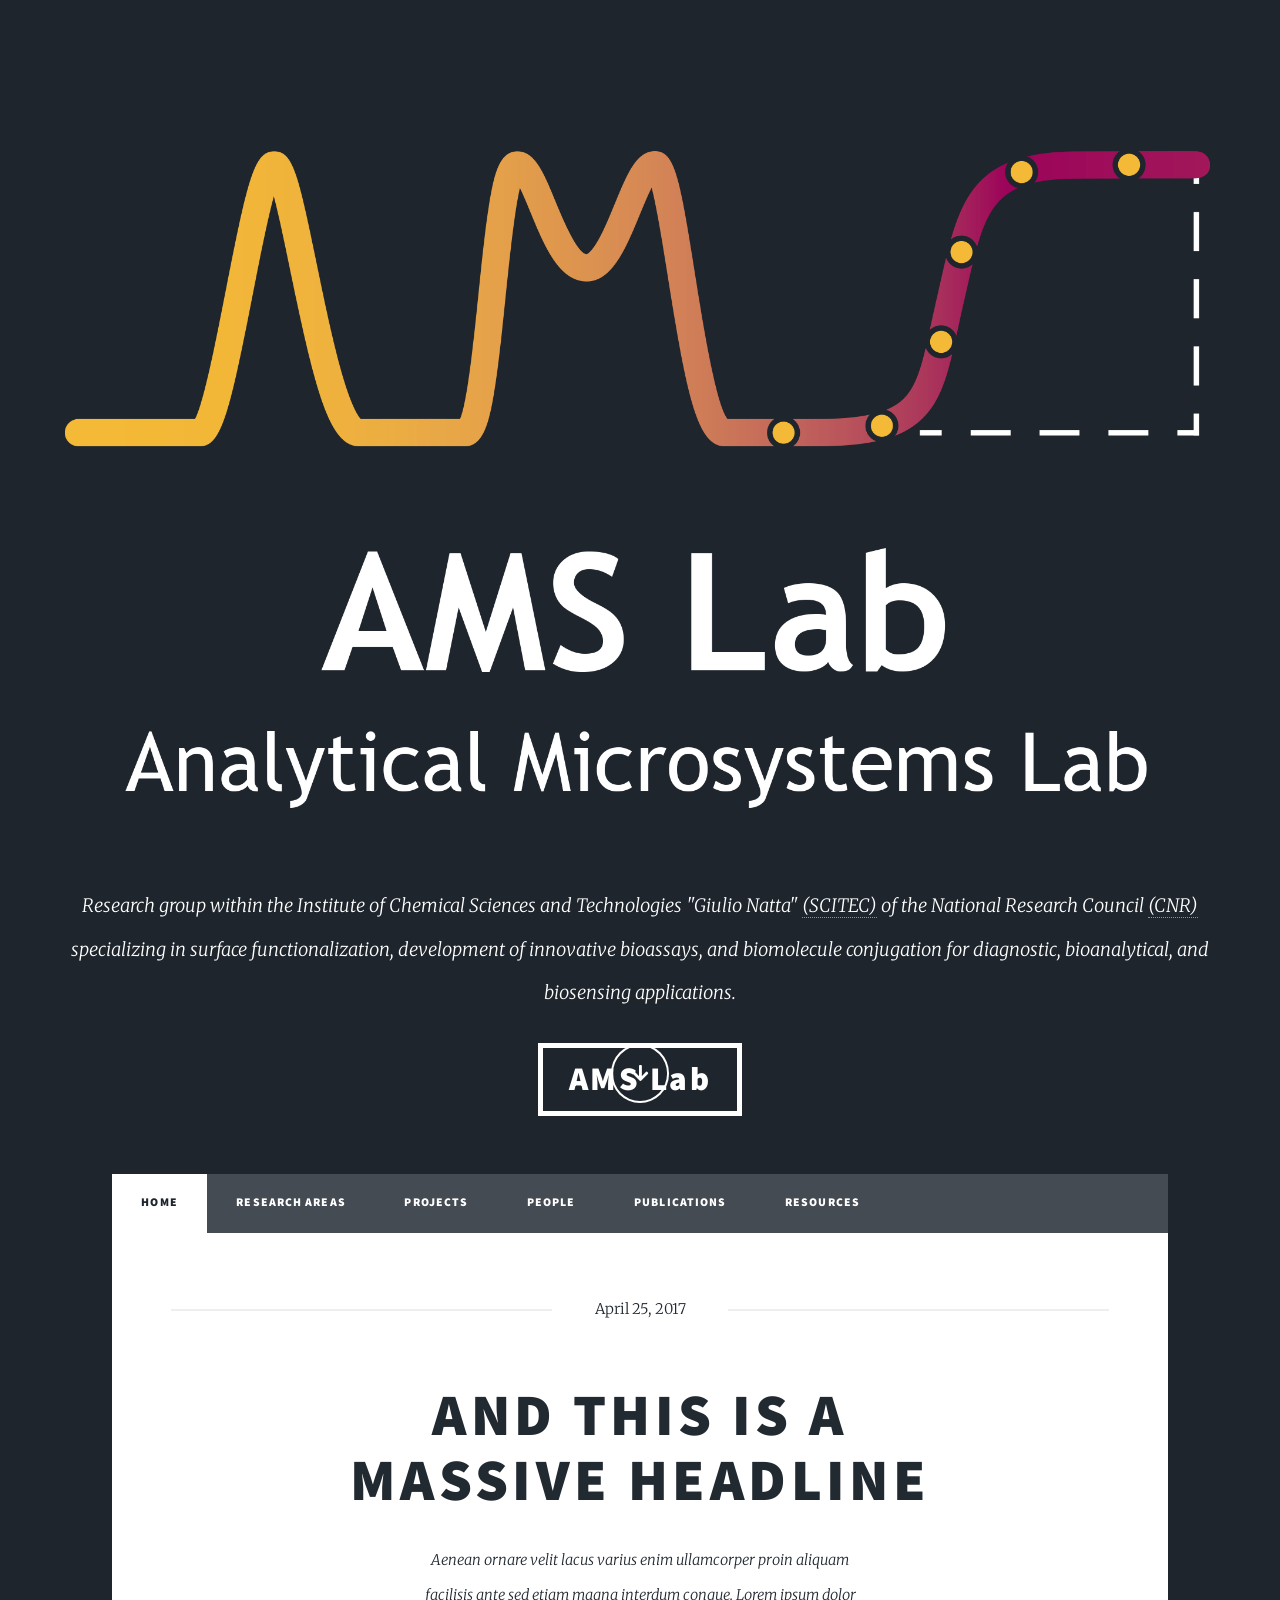
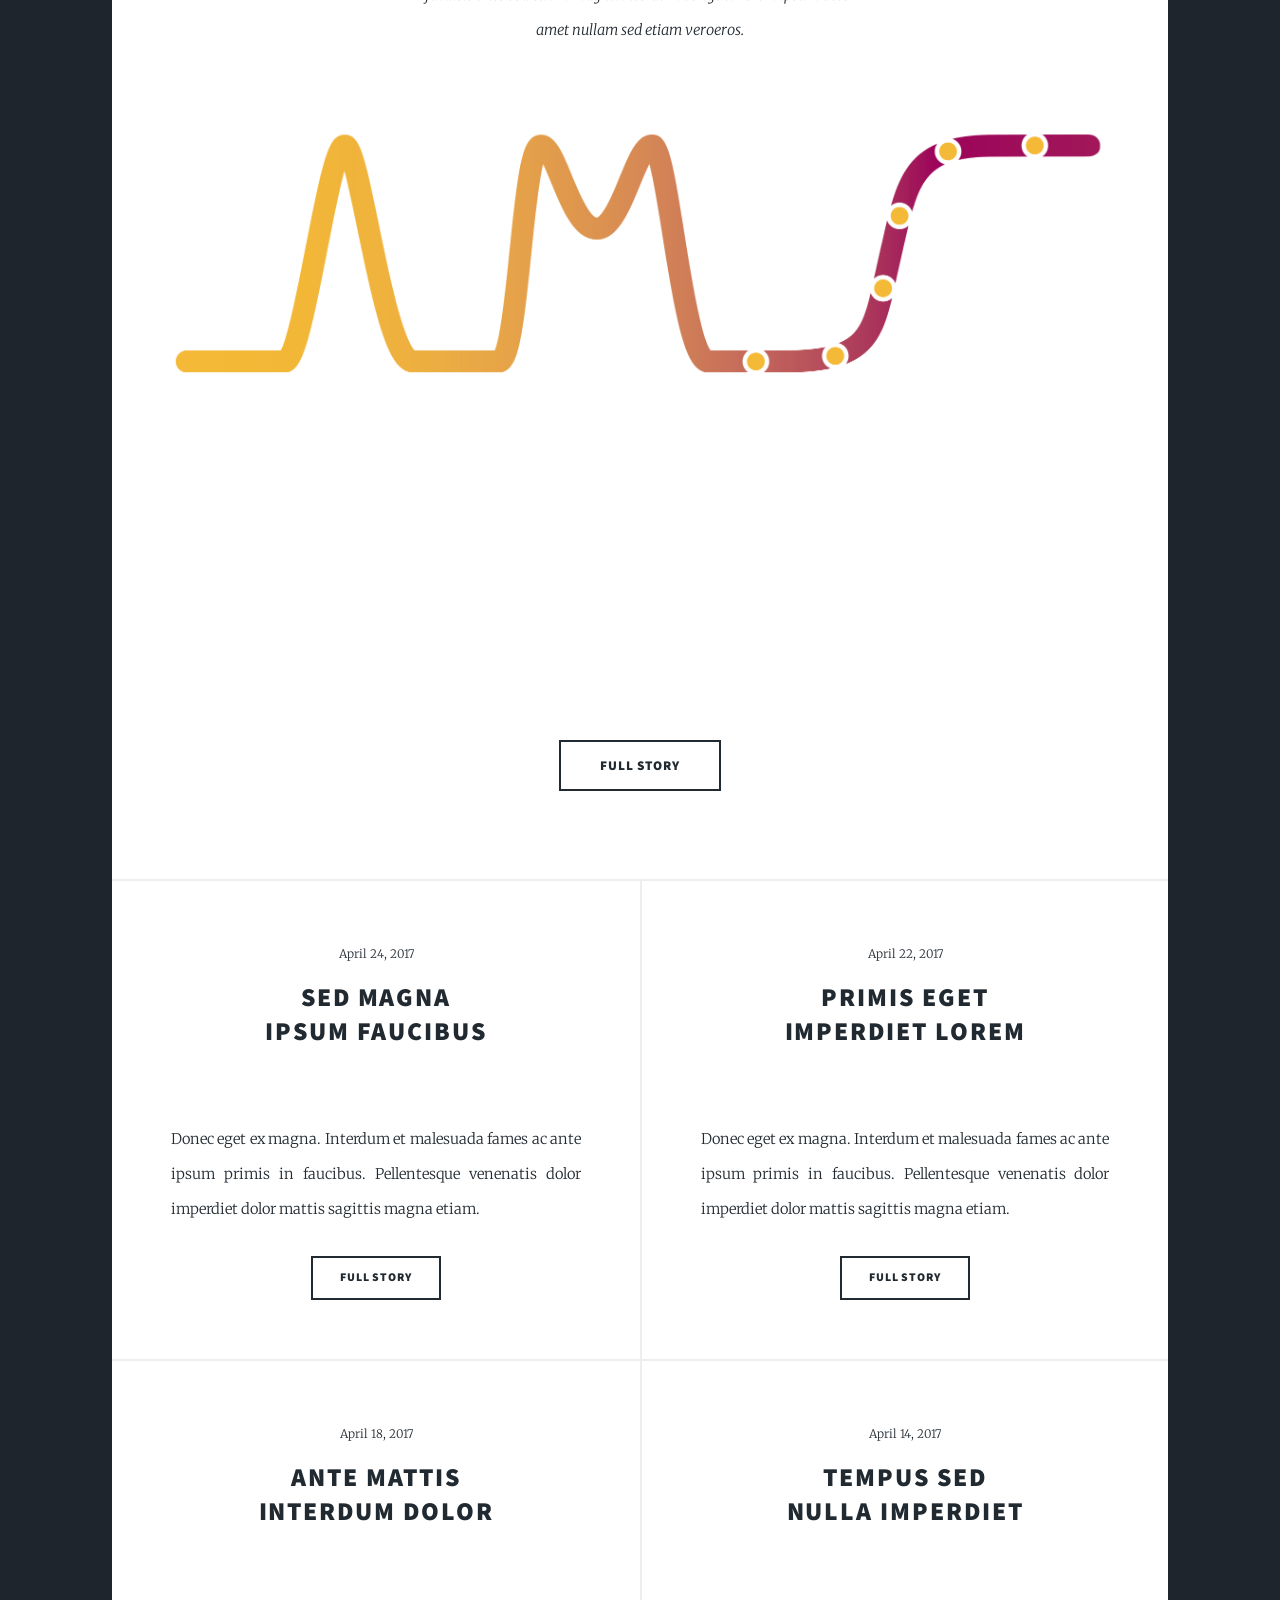
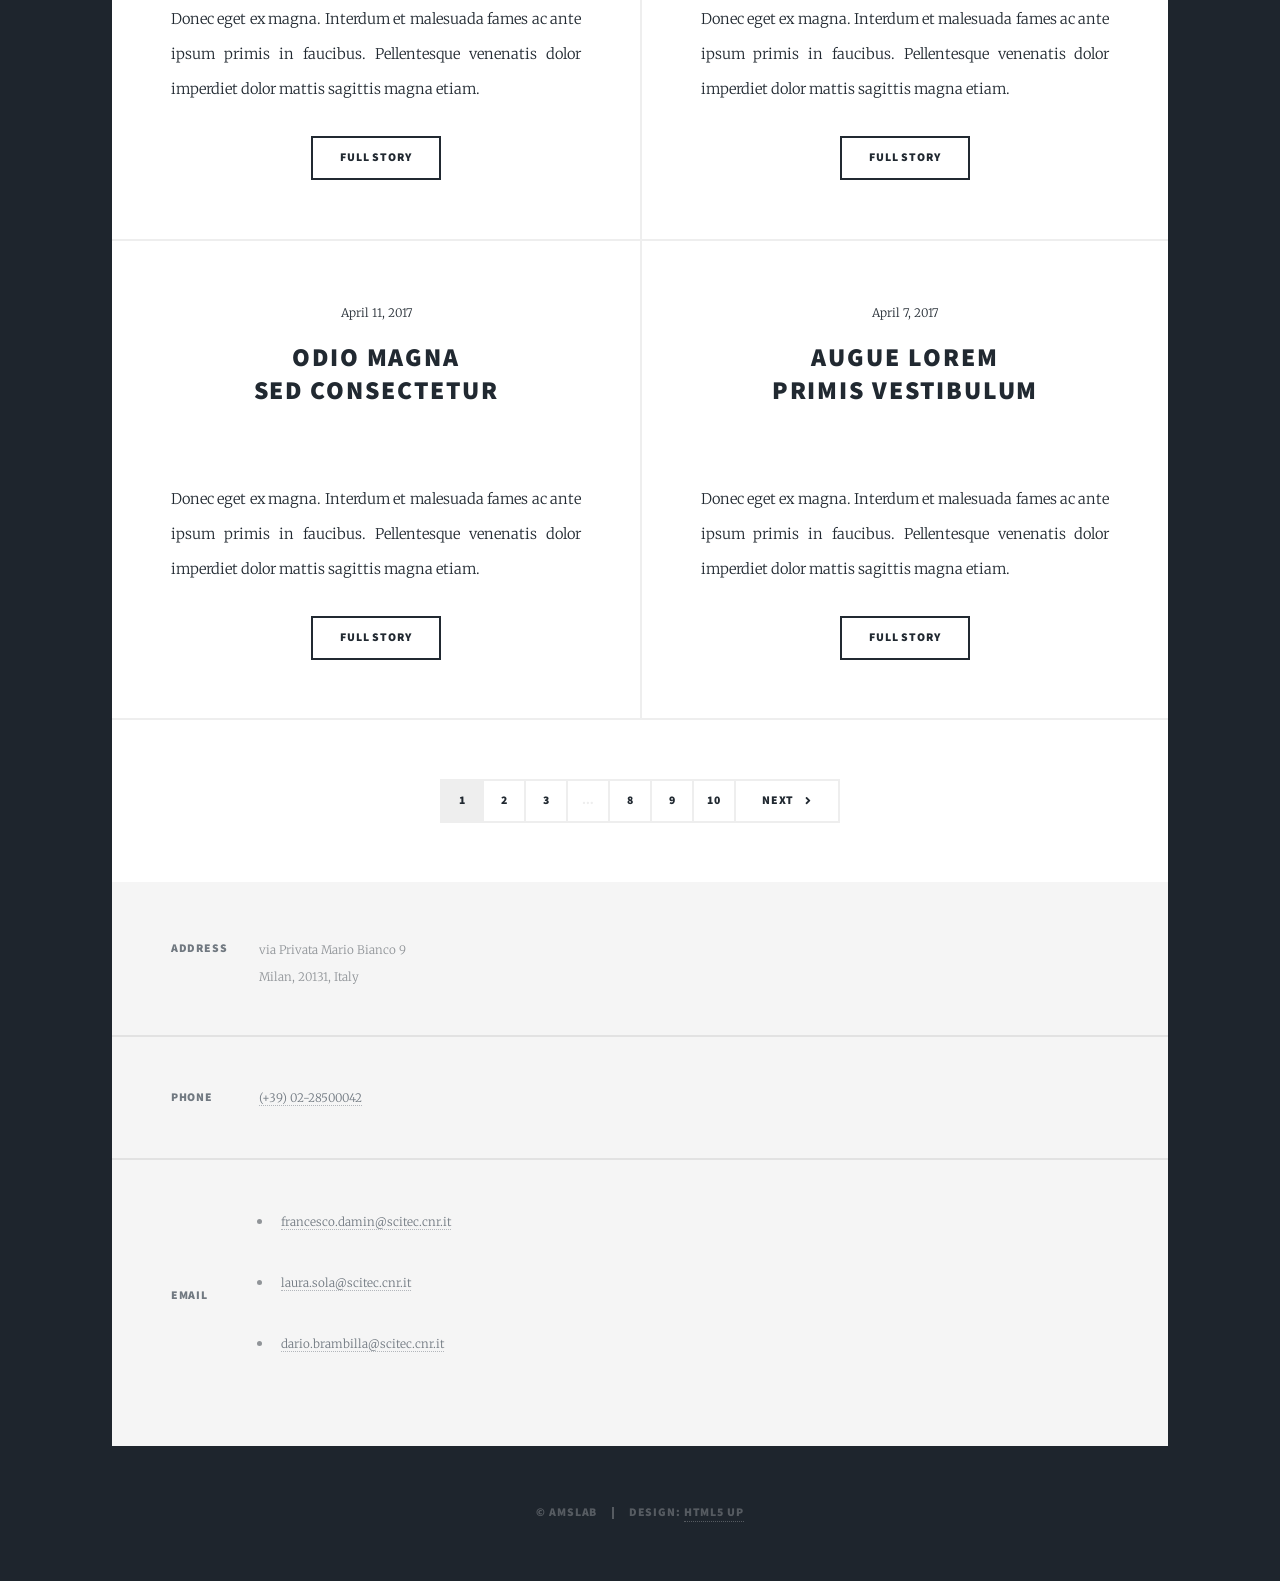
==== commit 14a89361: "Add files via upload" ====
--- a/index.html
+++ b/index.html
@@ -20,10 +20,7 @@
 				<!-- Intro -->
 					<div id="intro">
 						<span class="image main"><img src="images/logo.png" alt="" /></span>
-						<h1>
-    							AMS Lab<br />
-    							<span style="font-size:0.8em;">A<span style="text-transform: lowercase;">nalytical</span> M<span style="text-transform: lowercase;">icro</span>S<span style="text-transform: lowercase;">ystems</span> L<span style="text-transform: lowercase;">ab</span></span>
-						</h1>
+						
 						<p>Research group within the Institute of Chemical Sciences and Technologies "Giulio Natta" <a href="https://www.cnr.it/en/institute/132">(SCITEC)</a> of the National Research Council <a href="https://www.cnr.it/en">(CNR)</a><br />
 						specializing in surface functionalization, development of innovative bioassays, and biomolecule conjugation for diagnostic, bioanalytical, and biosensing applications.
 						<ul class="actions">
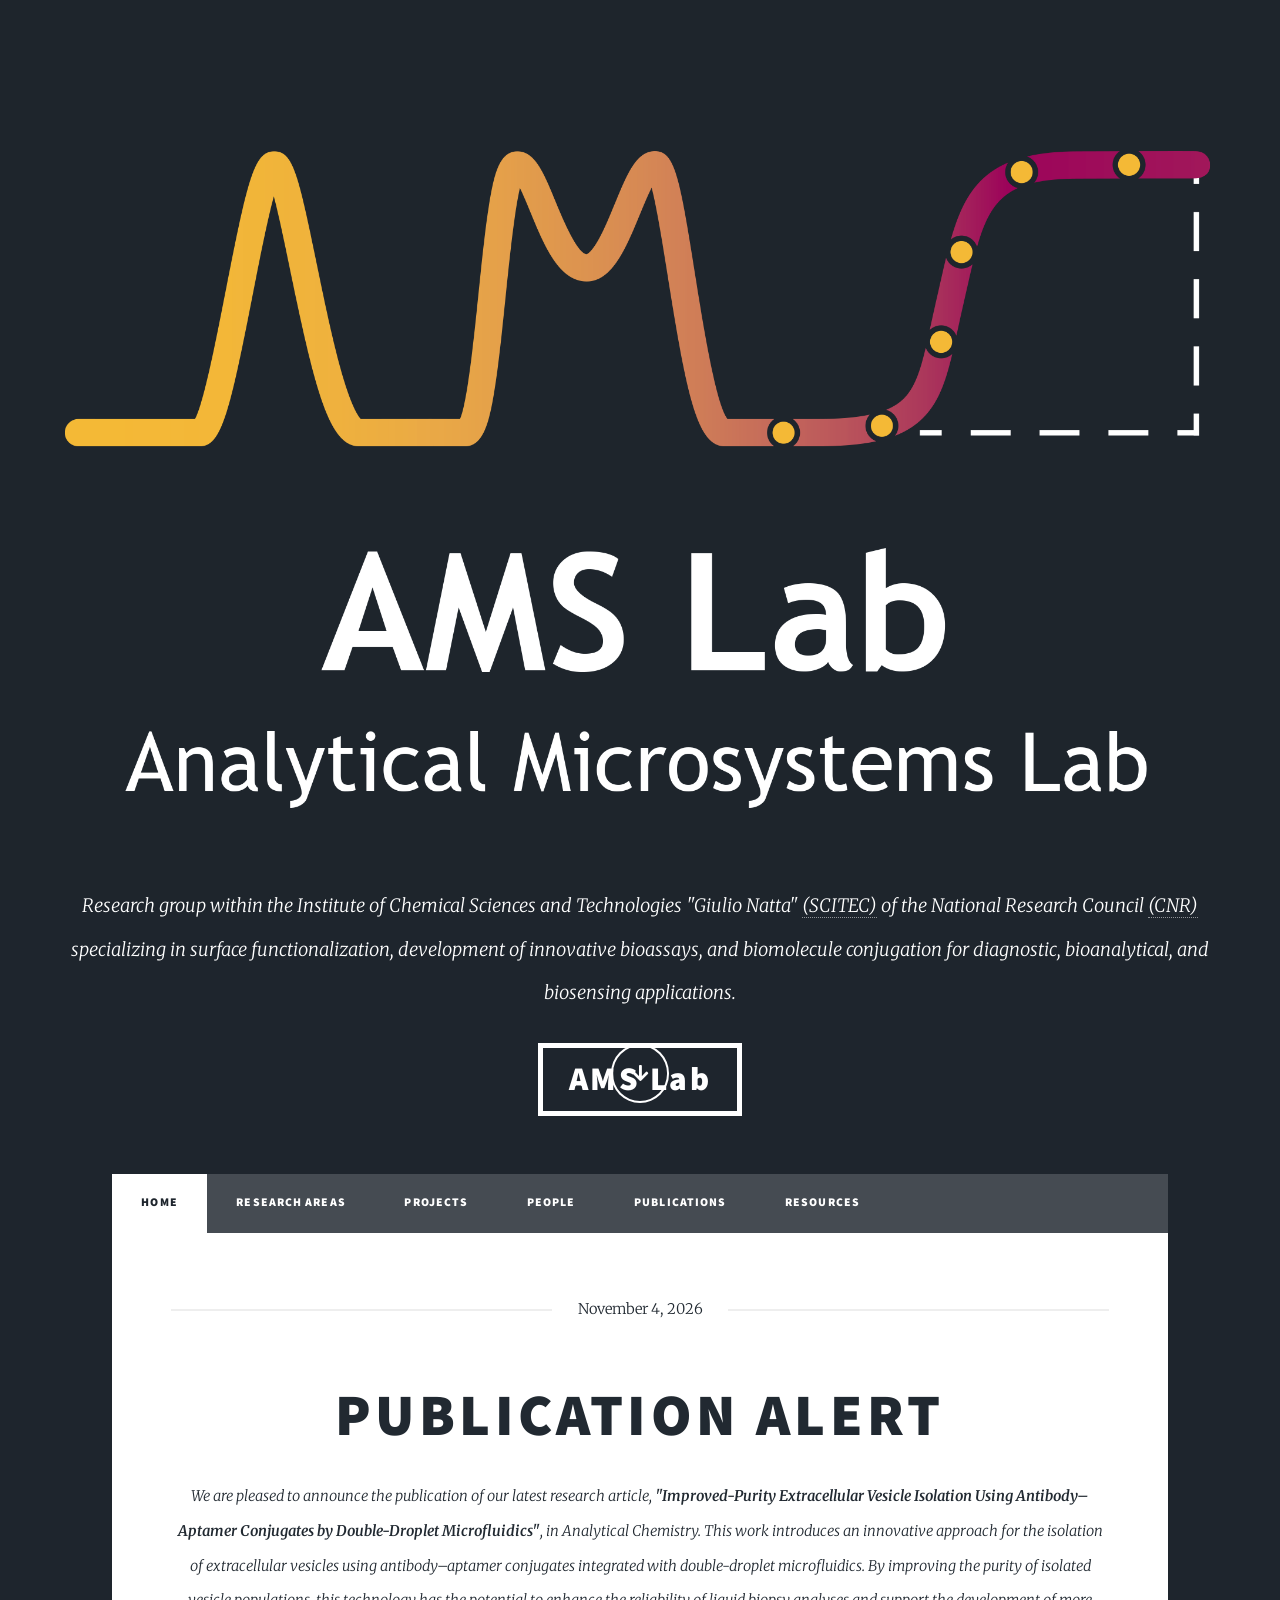
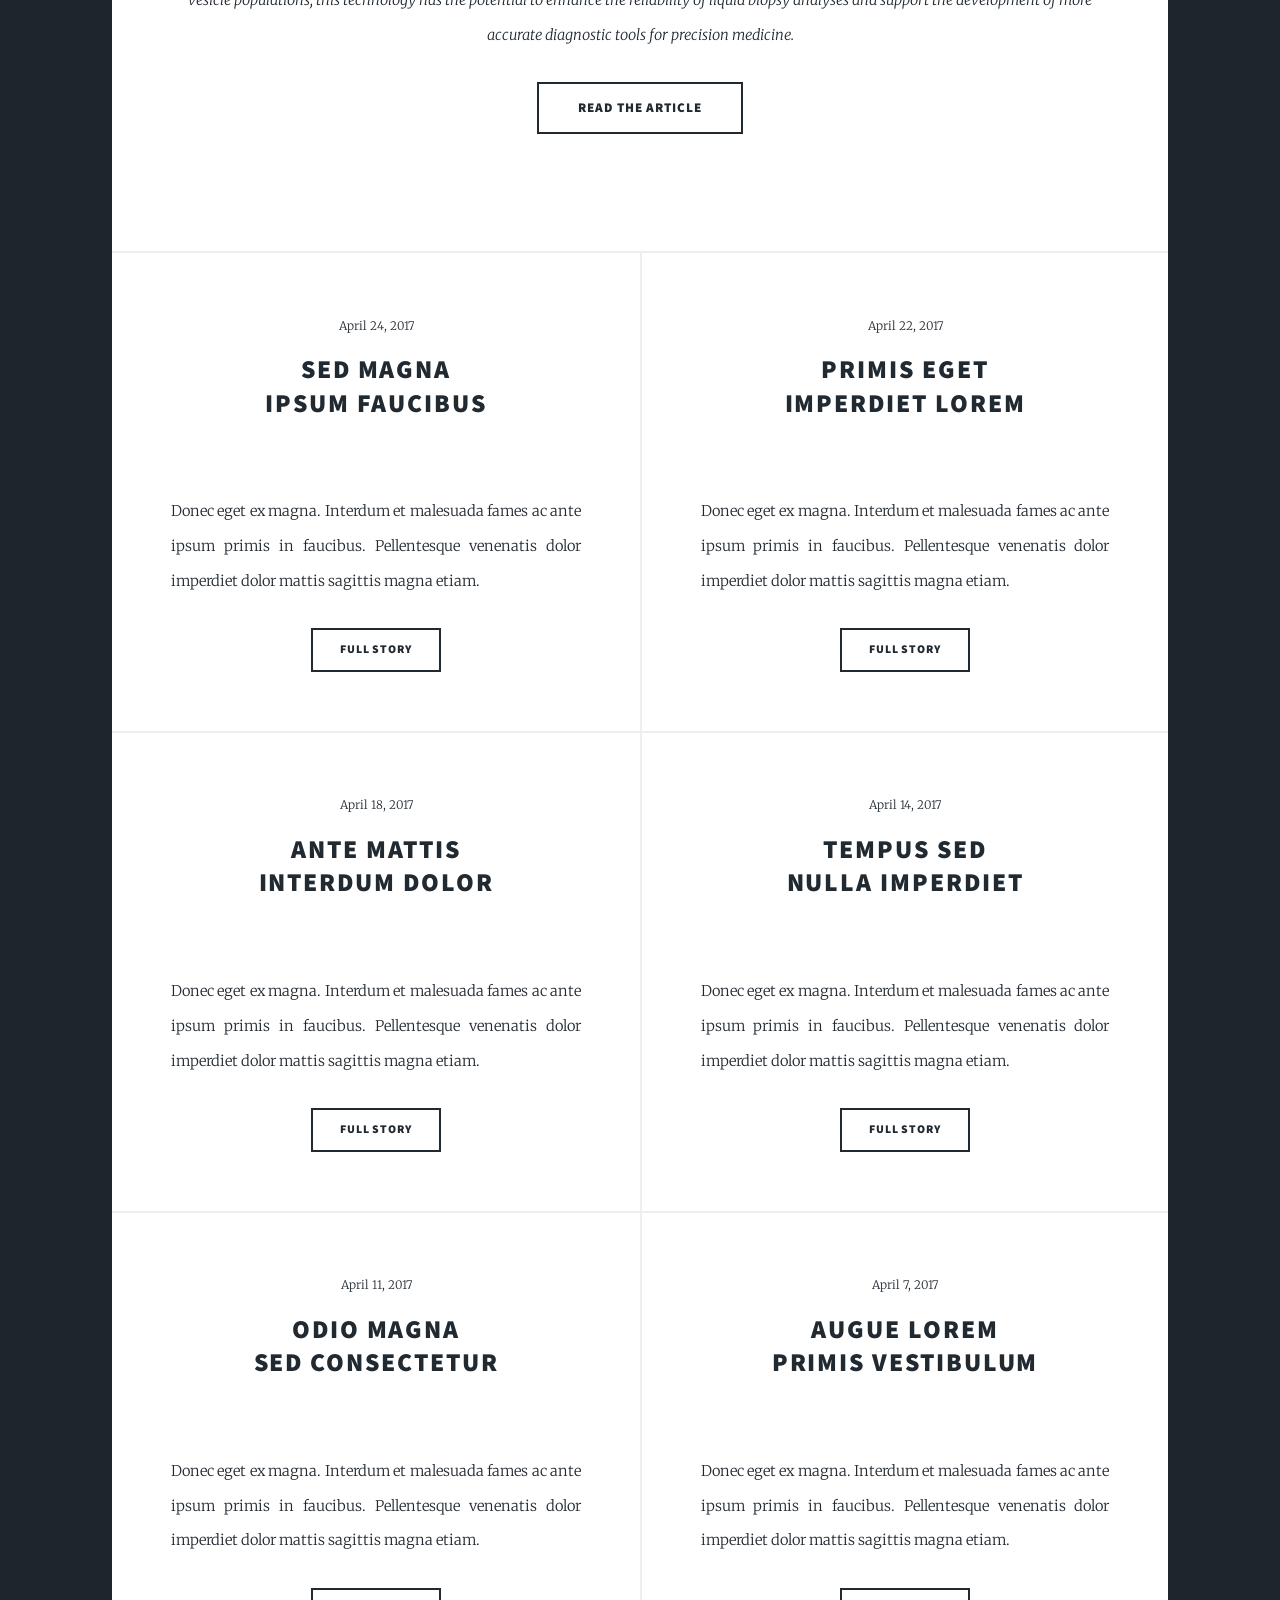
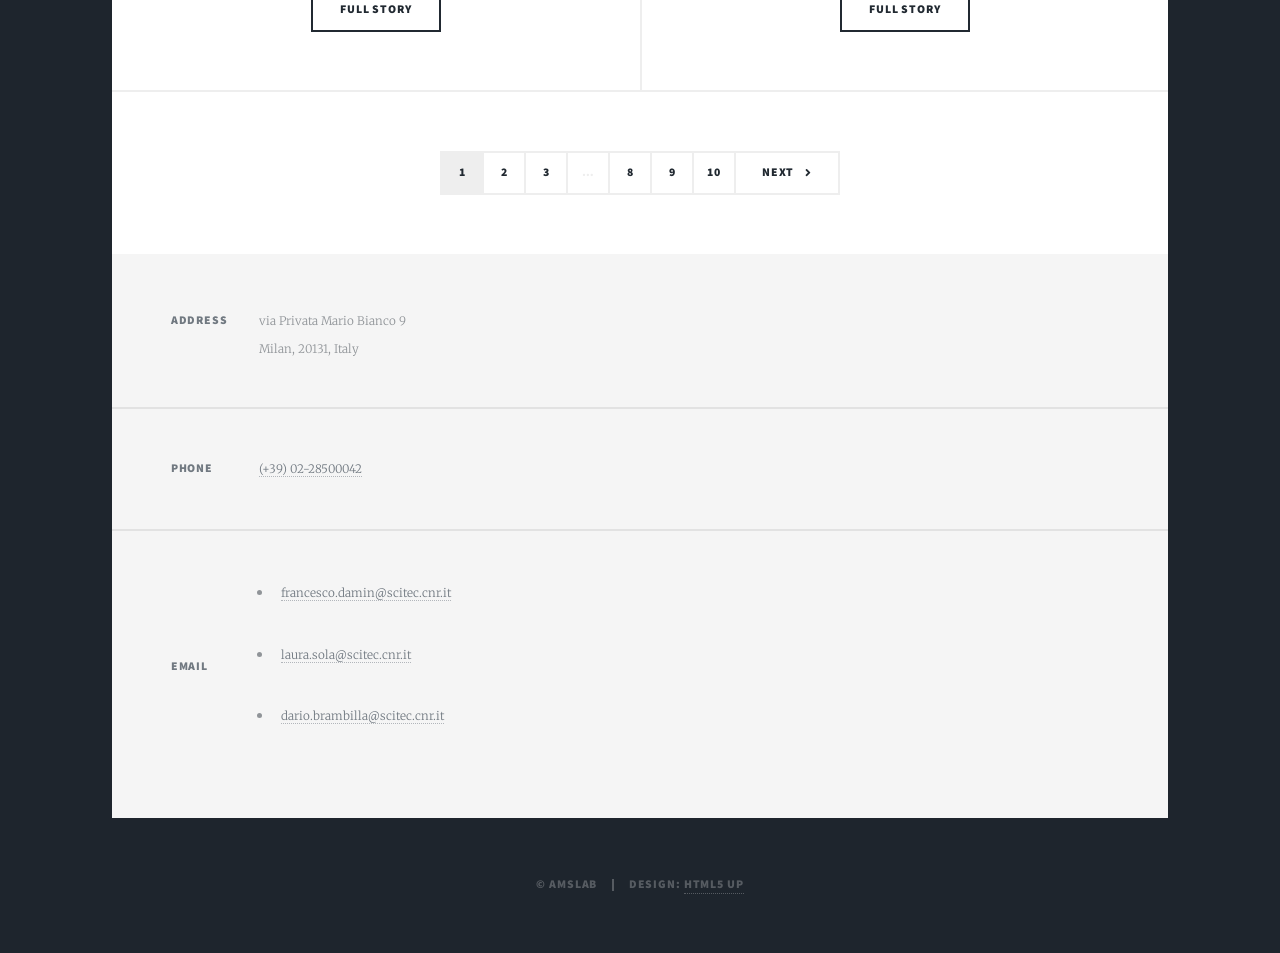
==== commit 59a05881: "Add files via upload" ====
--- a/index.html
+++ b/index.html
@@ -52,16 +52,15 @@
 						<!-- Featured Post -->
 							<article class="post featured">
 								<header class="major">
-									<span class="date">April 25, 2017</span>
-									<h2><a href="#">And this is a<br />
-									massive headline</a></h2>
-									<p>Aenean ornare velit lacus varius enim ullamcorper proin aliquam<br />
-									facilisis ante sed etiam magna interdum congue. Lorem ipsum dolor<br />
-									amet nullam sed etiam veroeros.</p>
-								</header>
-								<a href="#" class="image main"><img src="images/logo.png" alt="" /></a>
+									<span class="date">November 4, 2026</span>
+									<h2><a href="#">Publication Alert</a></h2>
+									<p>We are pleased to announce the publication of our latest research article, <b>"Improved-Purity Extracellular Vesicle Isolation Using Antibody–Aptamer Conjugates by Double-Droplet Microfluidics"</b>, in <i>Analytical Chemistry</i>.
+
+This work introduces an innovative approach for the isolation of extracellular vesicles using antibody–aptamer conjugates integrated with double-droplet microfluidics.
+By improving the purity of isolated vesicle populations, this technology has the potential to enhance the reliability of liquid biopsy analyses and support the development of more accurate diagnostic tools for precision medicine.
+</p>
 								<ul class="actions special">
-									<li><a href="#" class="button large">Full Story</a></li>
+									<li><a href="https://doi.org/10.1021/acs.analchem.6c06774" class="button large">Read the article</a></li>
 								</ul>
 							</article>
 
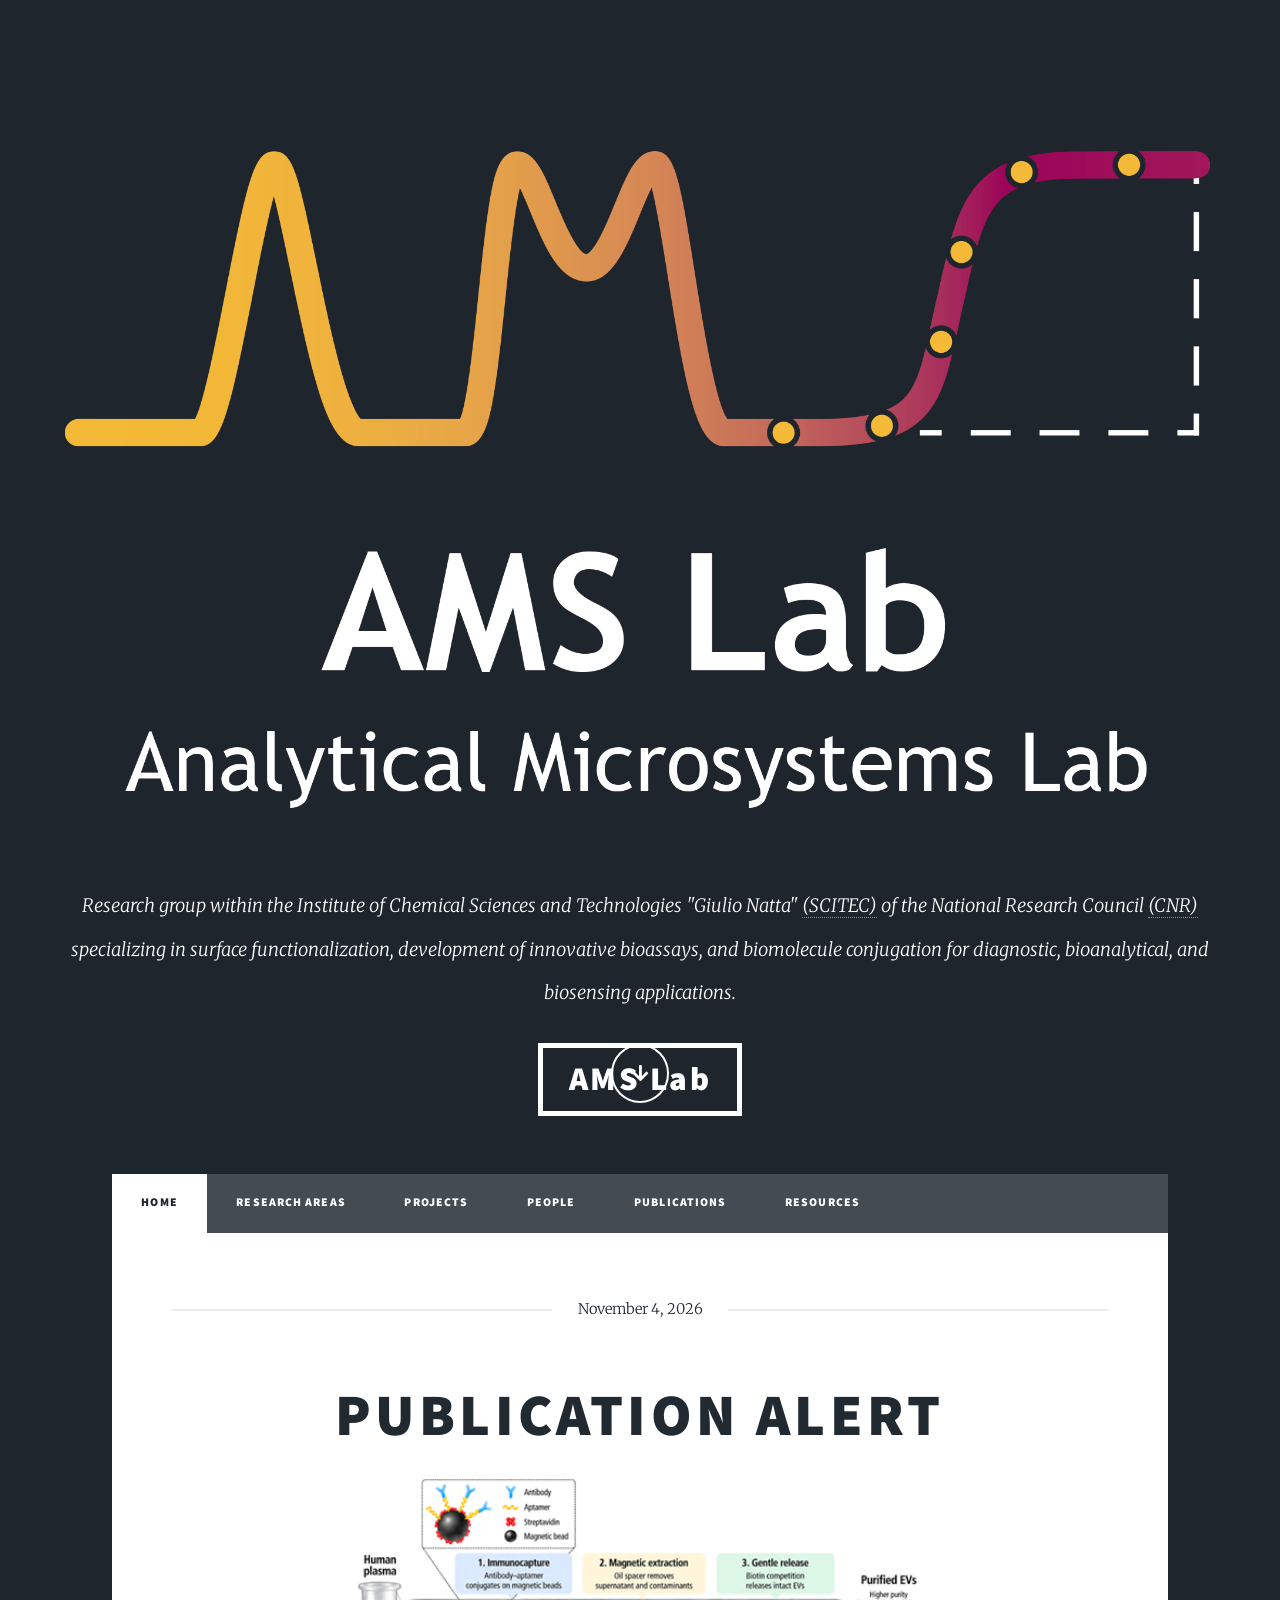
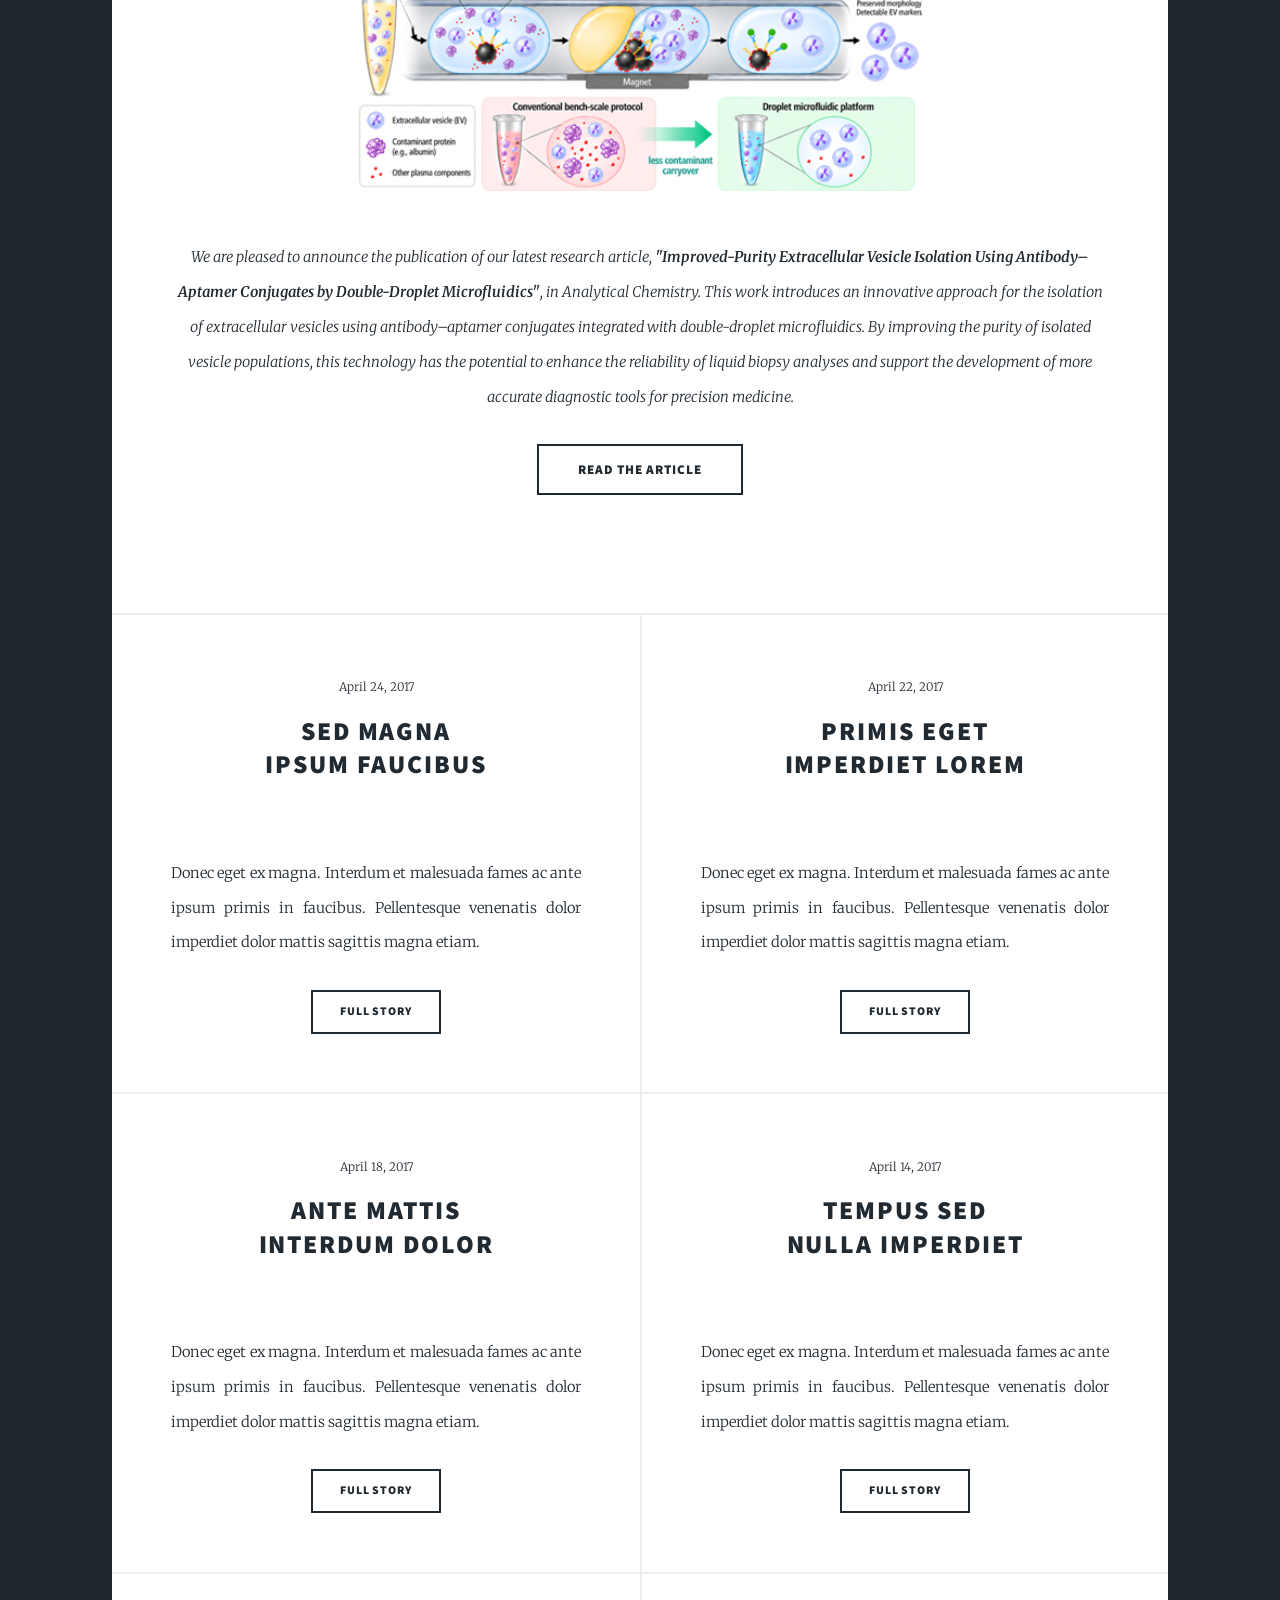
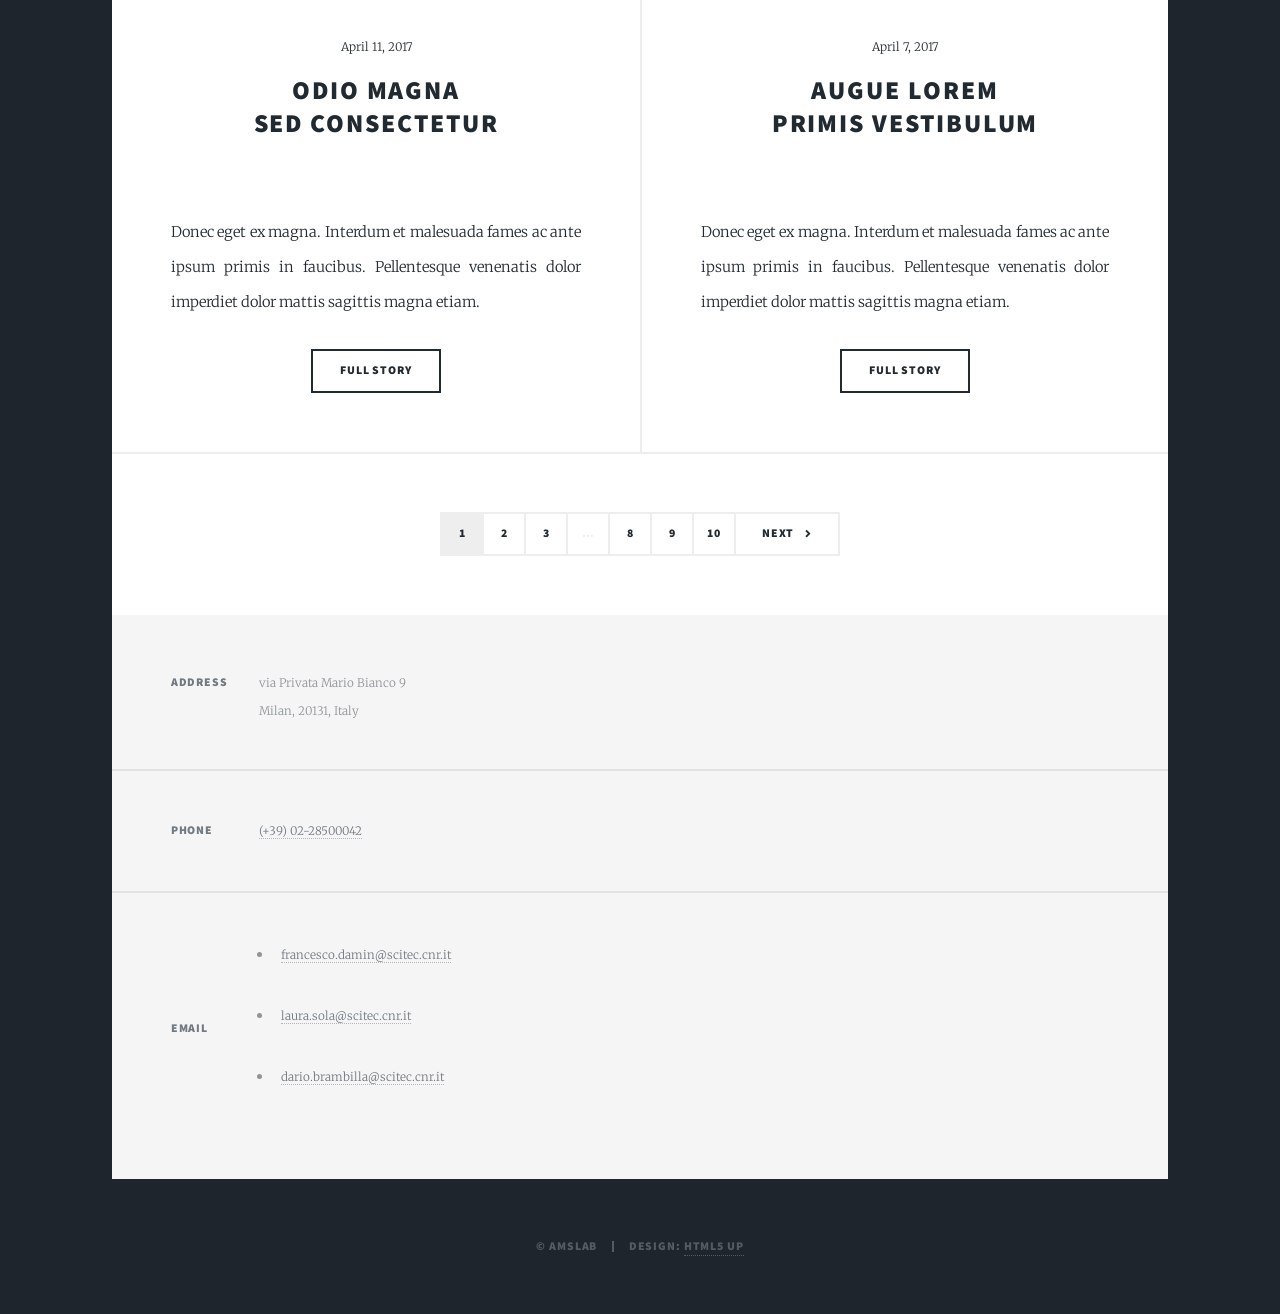
==== commit e4e1243e: "Add files via upload" ====
--- a/index.html
+++ b/index.html
@@ -54,6 +54,11 @@
 								<header class="major">
 									<span class="date">November 4, 2026</span>
 									<h2><a href="#">Publication Alert</a></h2>
+<div style="text-align: center;">
+    <span class="image fit" style="display: inline-block; width: 60%;">
+        <img src="images/abstract_new.png" alt="" />
+    </span>
+</div>
 									<p>We are pleased to announce the publication of our latest research article, <b>"Improved-Purity Extracellular Vesicle Isolation Using Antibody–Aptamer Conjugates by Double-Droplet Microfluidics"</b>, in <i>Analytical Chemistry</i>.
 
 This work introduces an innovative approach for the isolation of extracellular vesicles using antibody–aptamer conjugates integrated with double-droplet microfluidics.
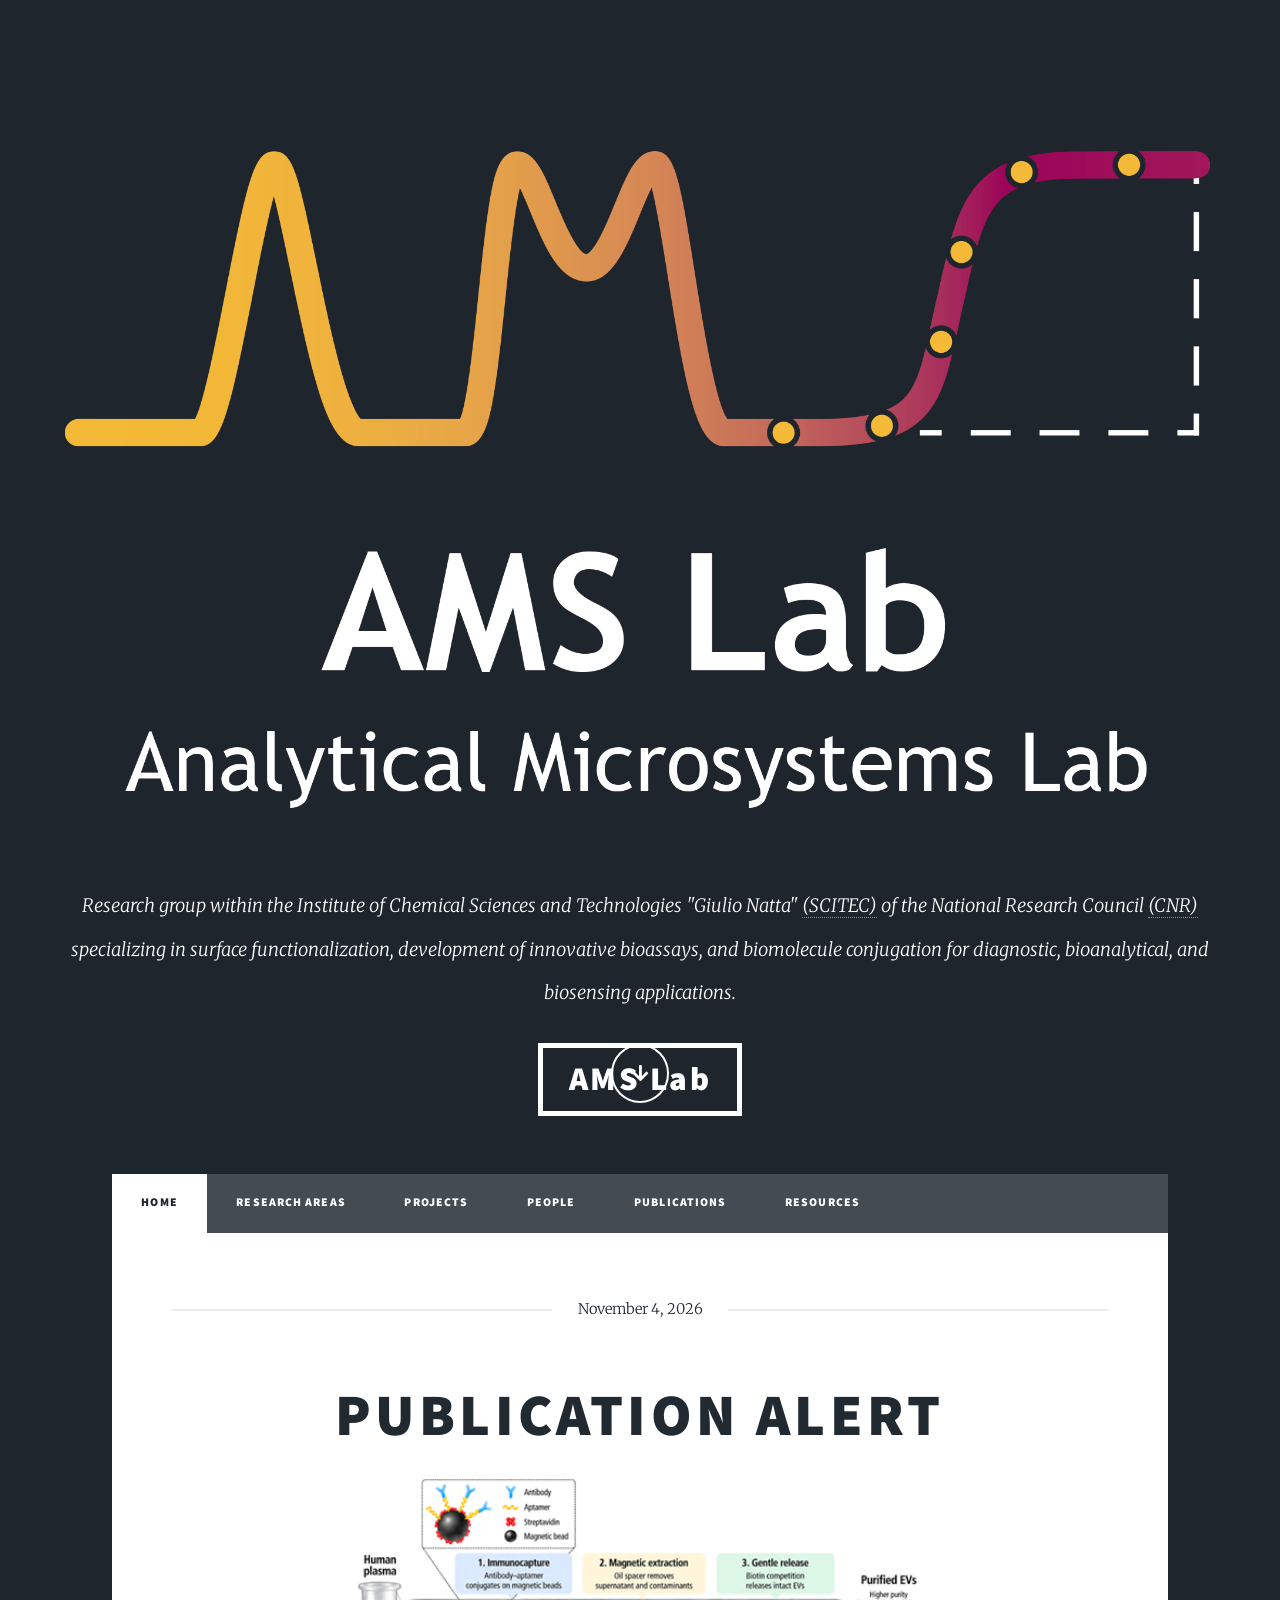
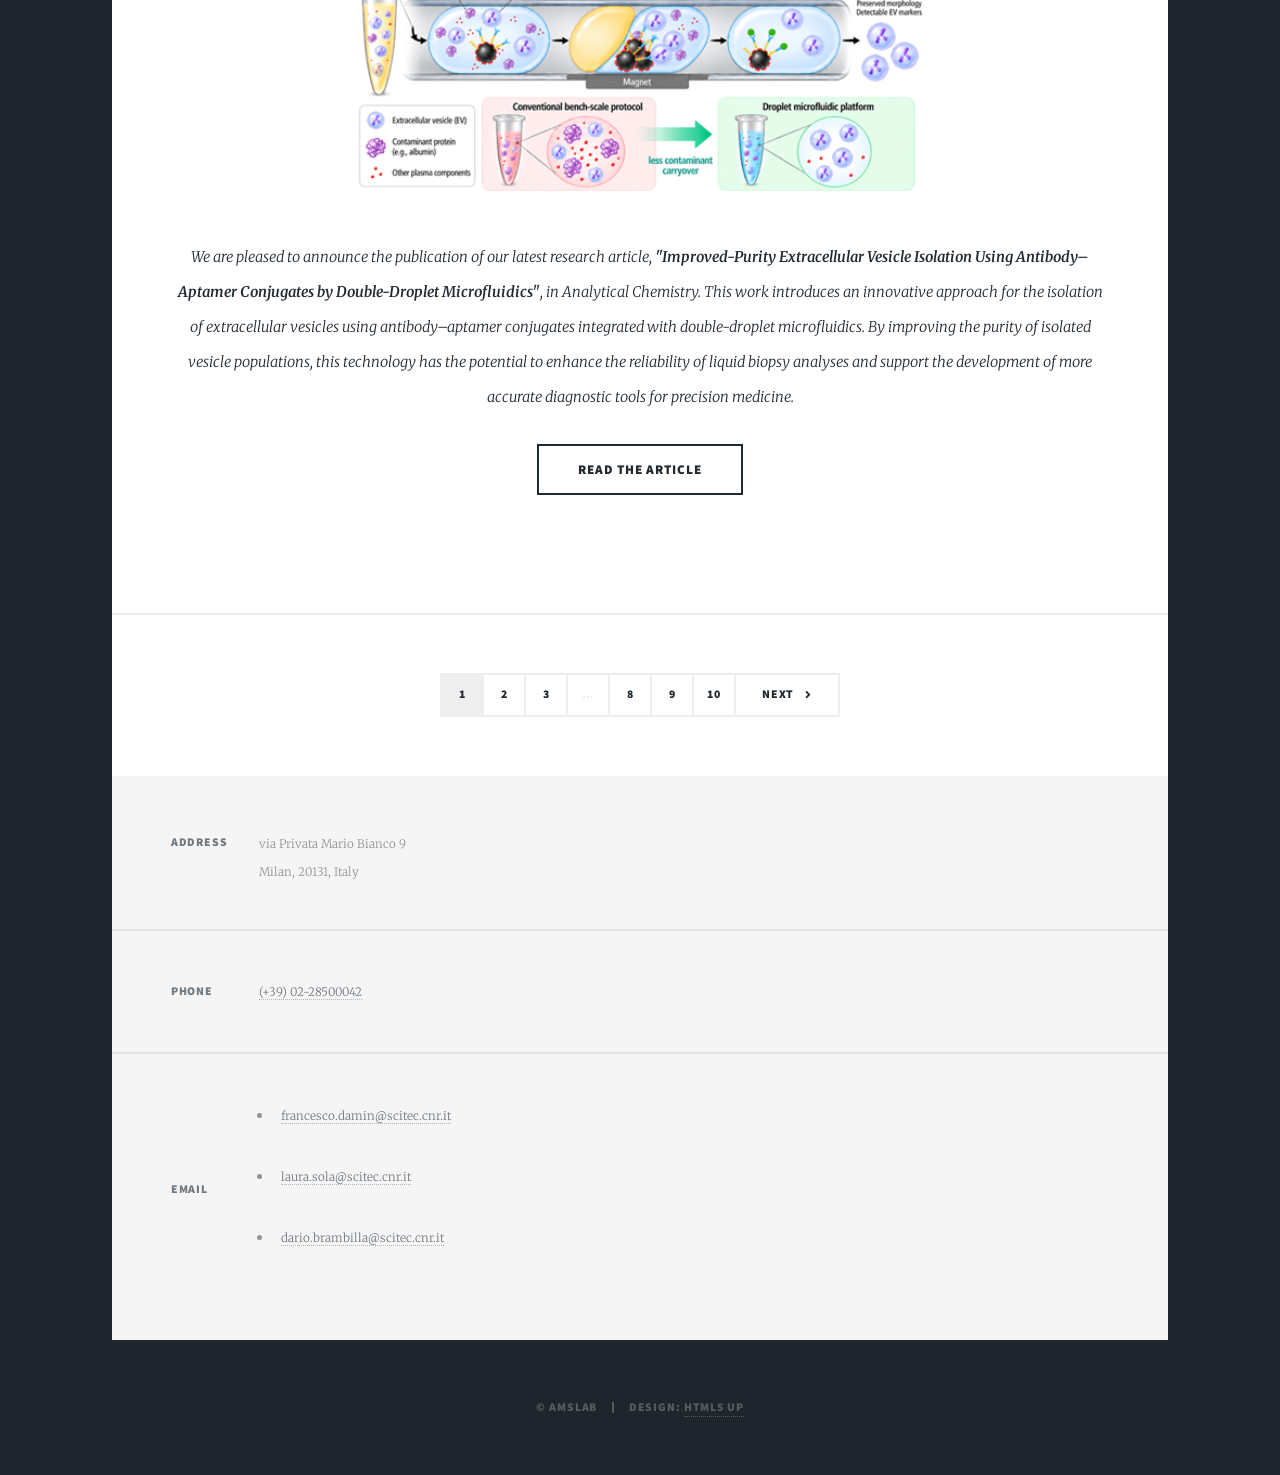
==== commit 293917bf: "Add files via upload" ====
--- a/index.html
+++ b/index.html
@@ -70,7 +70,7 @@
 							</article>
 
 						<!-- Posts -->
-							<section class="posts">
+							<!--<section class="posts">
 								<article>
 									<header>
 										<span class="date">April 24, 2017</span>
@@ -143,7 +143,7 @@
 										<li><a href="#" class="button">Full Story</a></li>
 									</ul>
 								</article>
-							</section>
+							</section>-->
 
 						<!-- Footer -->
 							<footer>
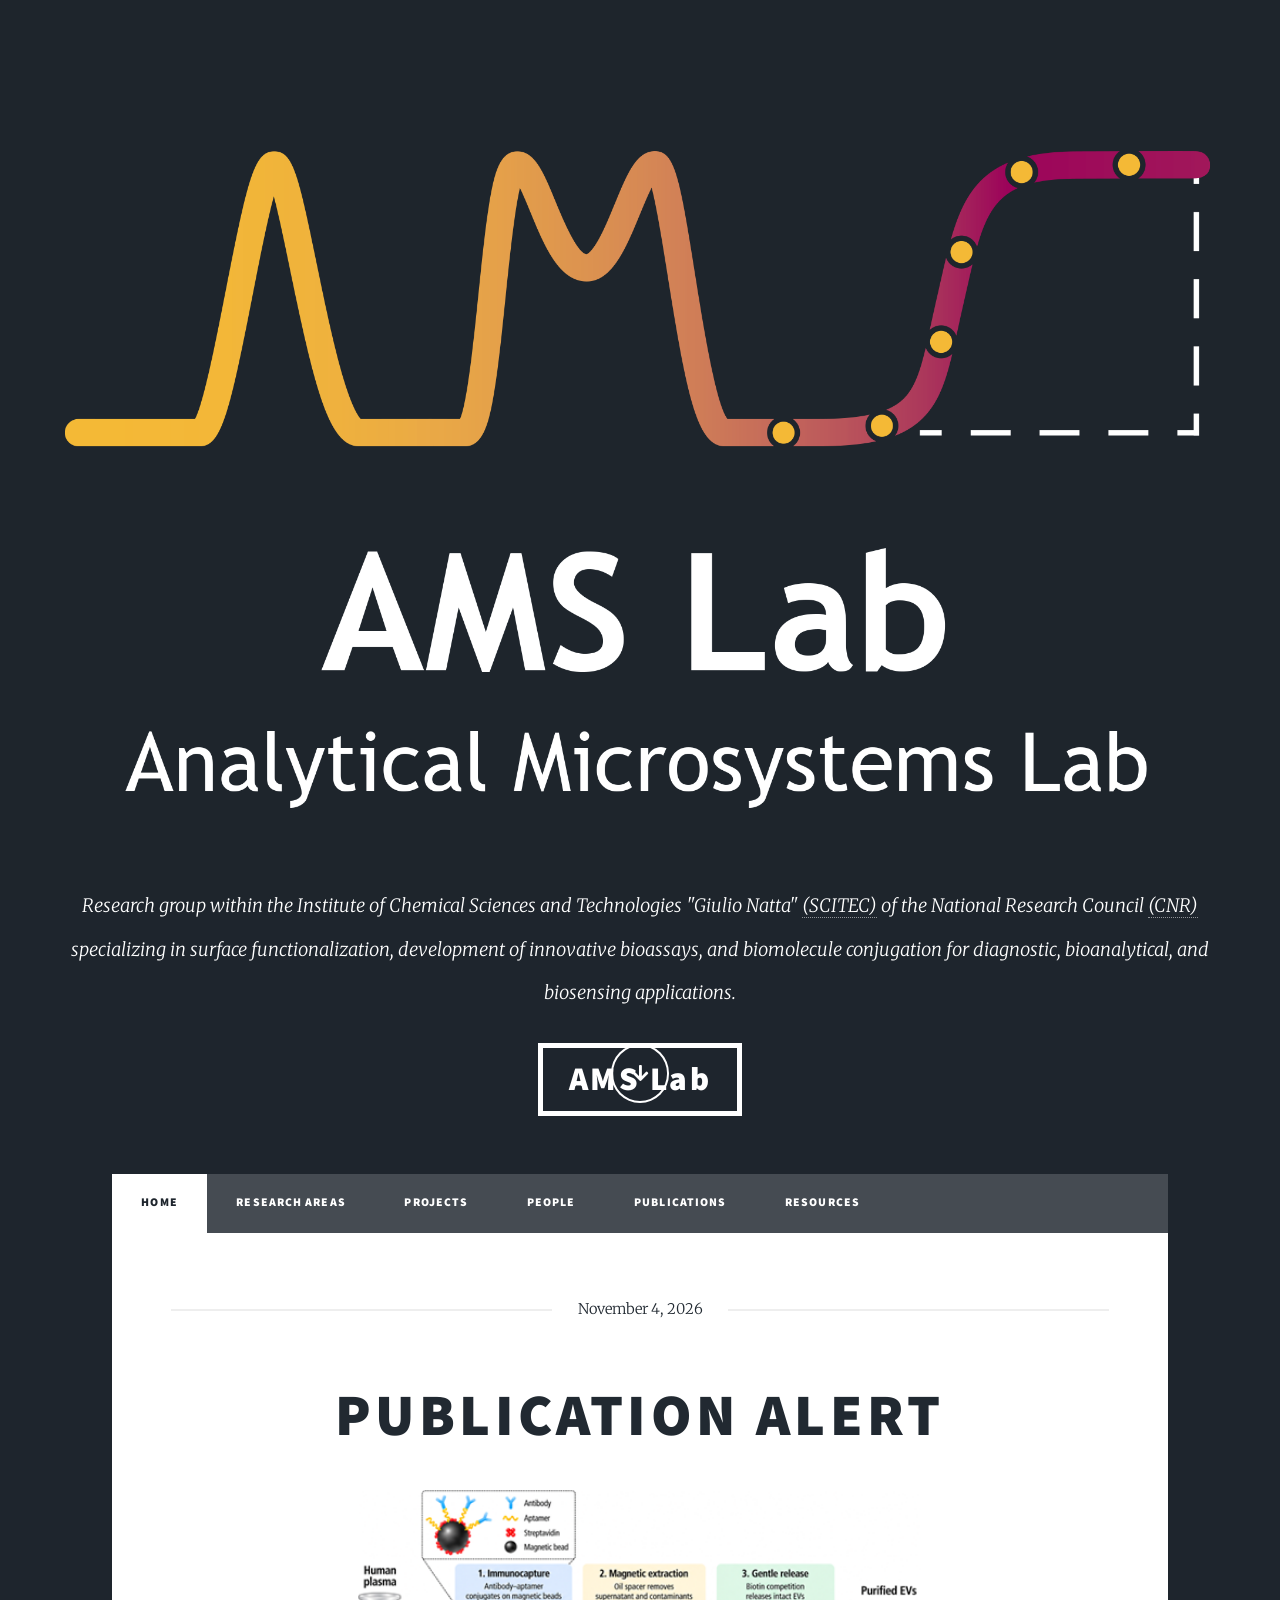
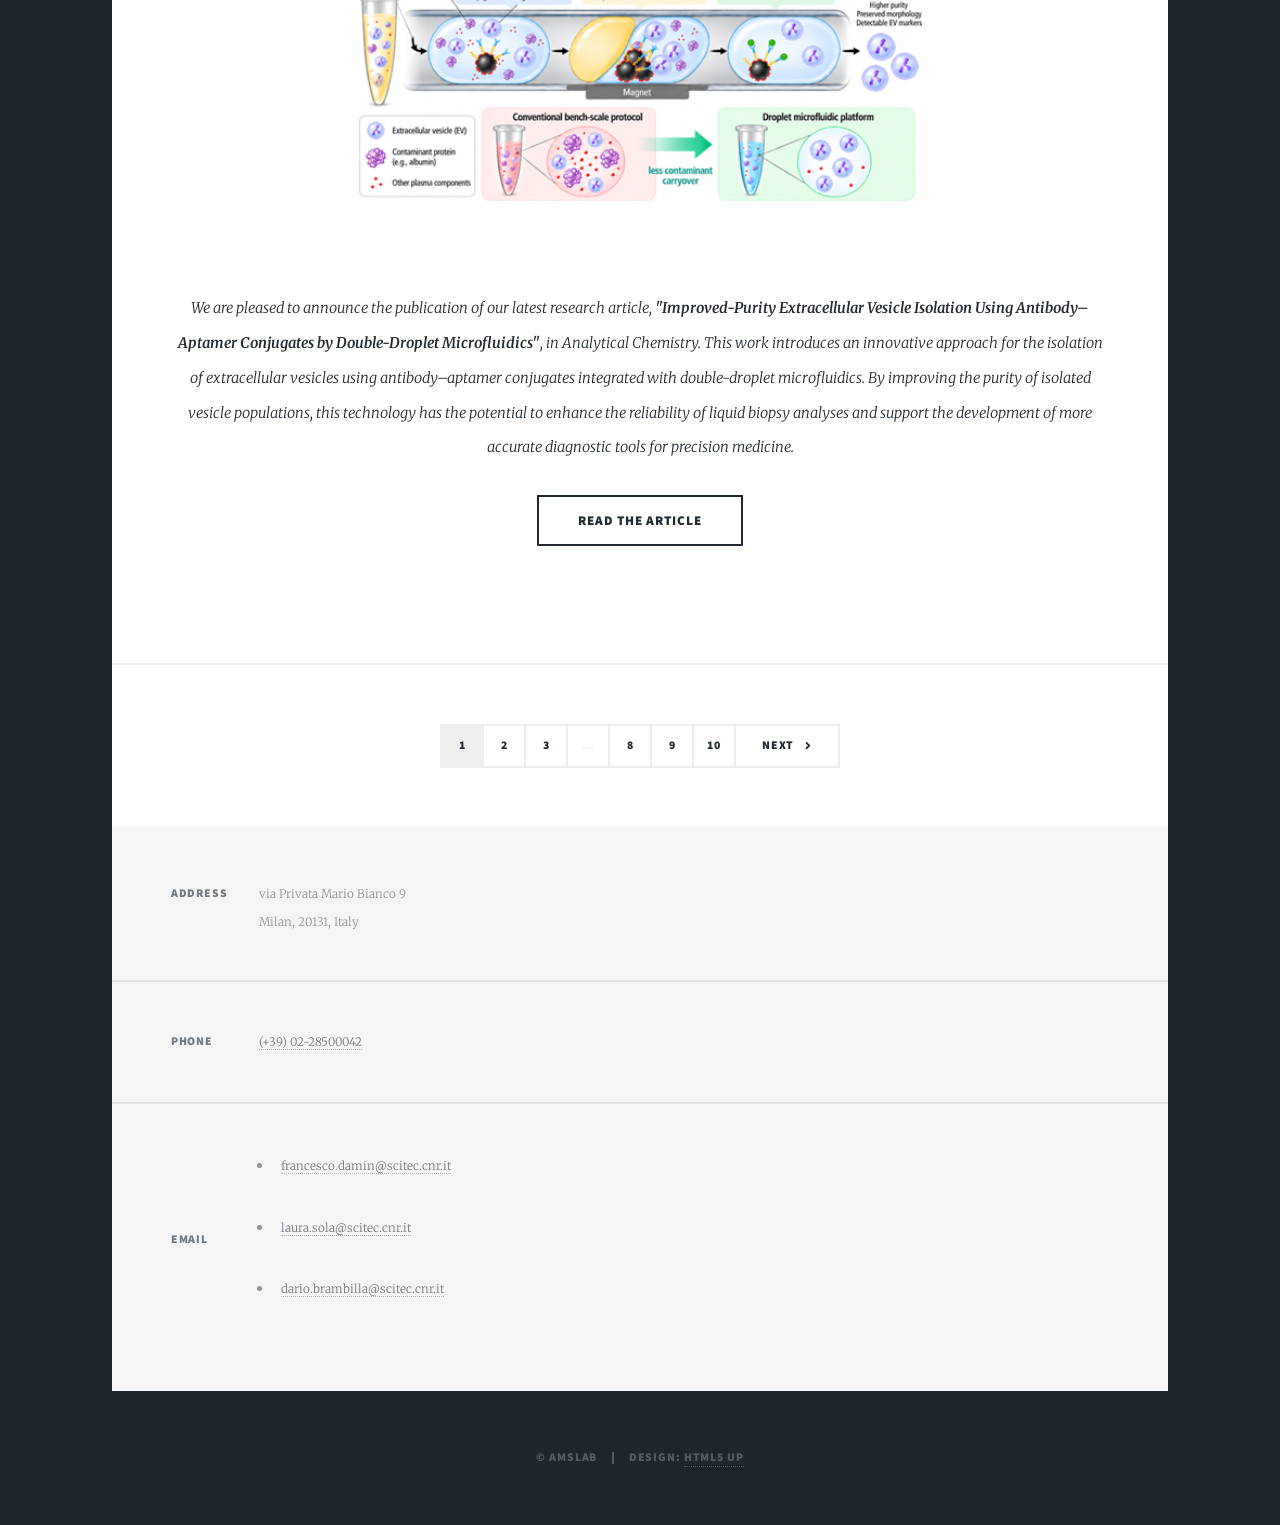
==== commit 6ec25631: "Add files via upload" ====
--- a/index.html
+++ b/index.html
@@ -54,7 +54,7 @@
 								<header class="major">
 									<span class="date">November 4, 2026</span>
 									<h2><a href="#">Publication Alert</a></h2>
-<div style="text-align: center;">
+<div style="text-align: center; margin: 40px 0;">
     <span class="image fit" style="display: inline-block; width: 60%;">
         <img src="images/abstract_new.png" alt="" />
     </span>
@@ -65,7 +65,7 @@
 By improving the purity of isolated vesicle populations, this technology has the potential to enhance the reliability of liquid biopsy analyses and support the development of more accurate diagnostic tools for precision medicine.
 </p>
 								<ul class="actions special">
-									<li><a href="https://doi.org/10.1021/acs.analchem.6c06774" class="button large">Read the article</a></li>
+									<li><a href="https://doi.org/10.1021/acs.analchem.6c06774" target="_blank" class="button large">Read the article</a></li>
 								</ul>
 							</article>
 
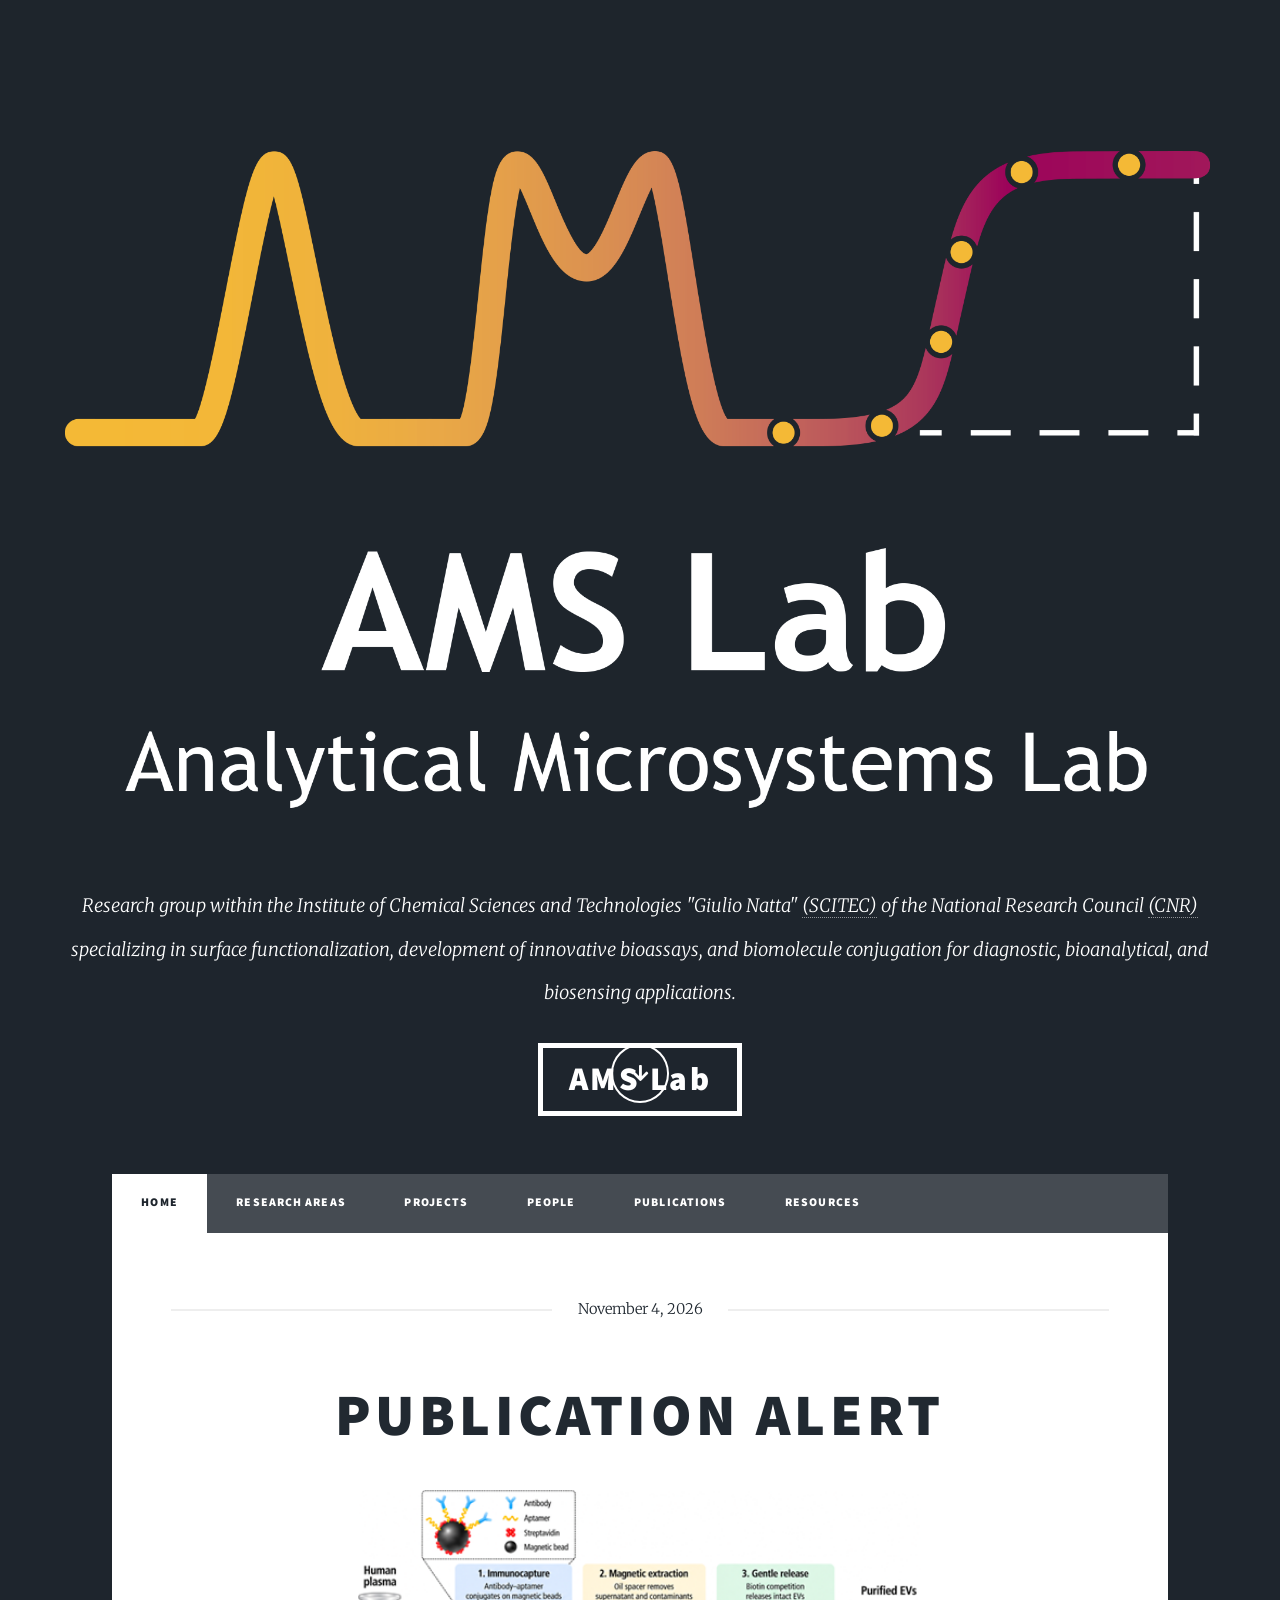
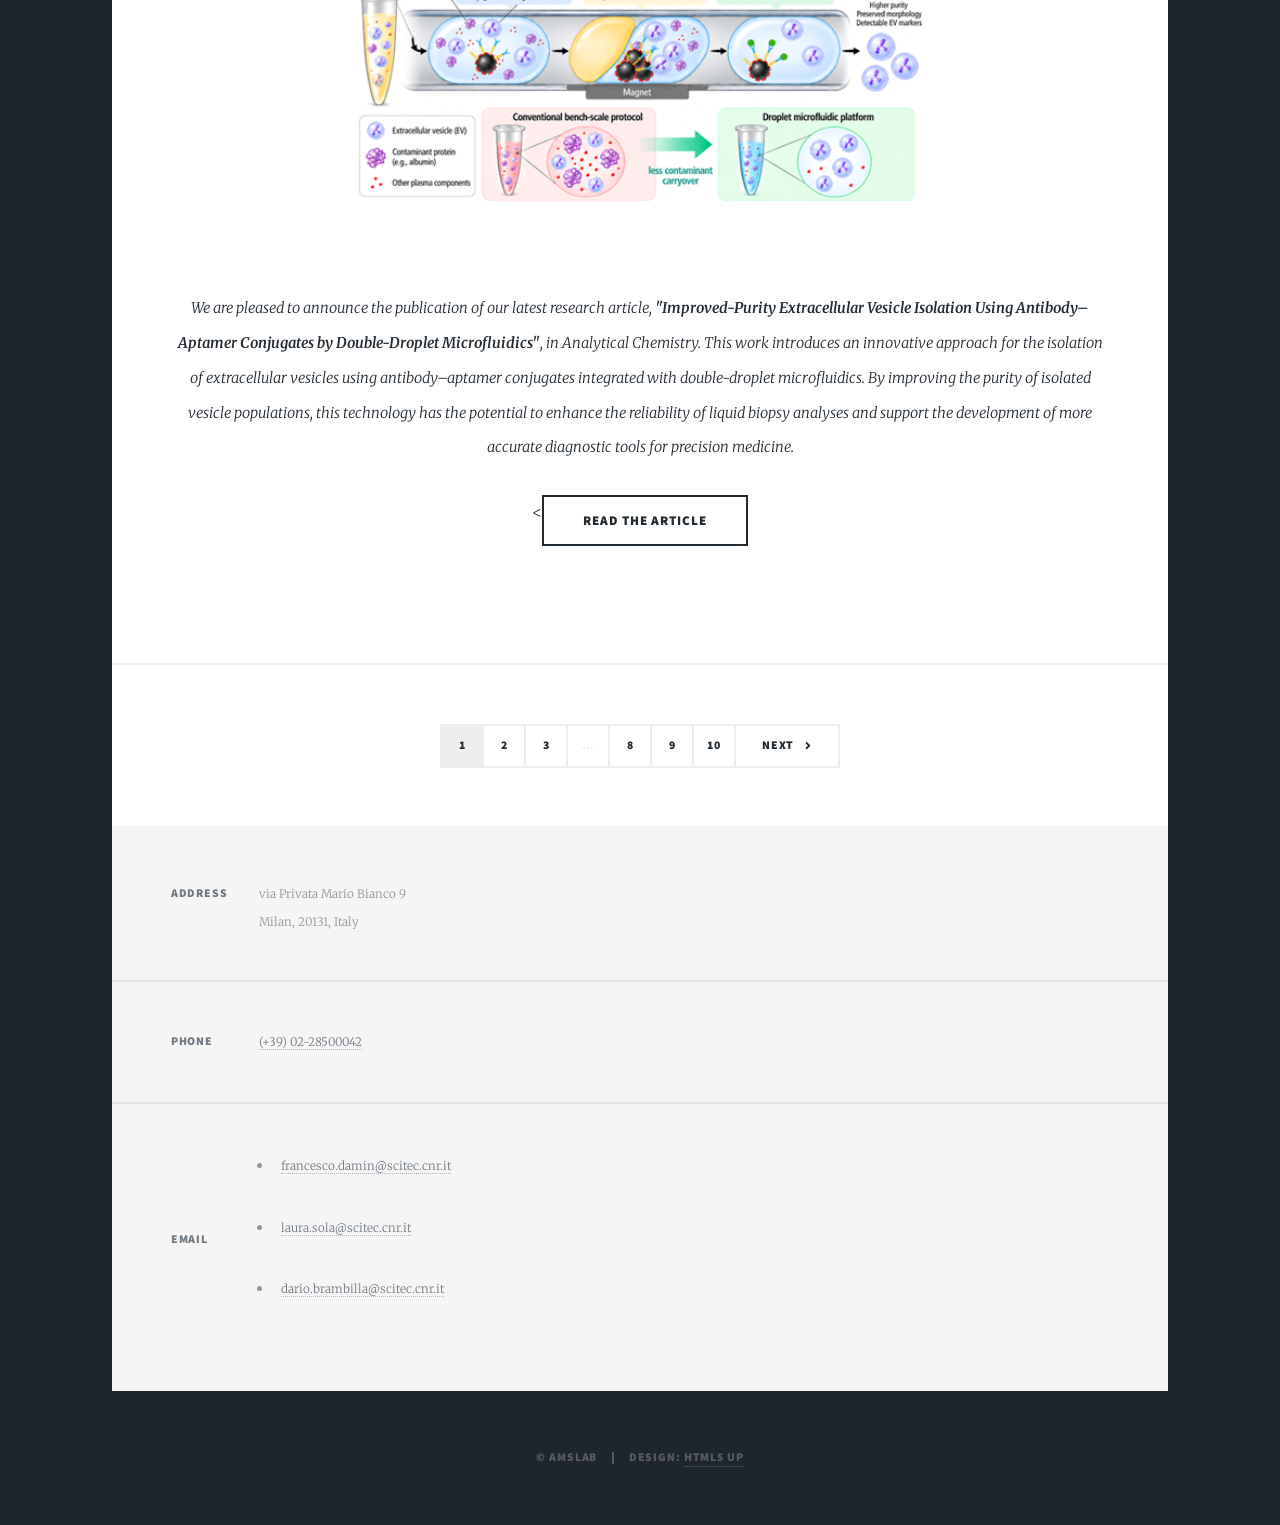
==== commit 047fcf2d: "Add files via upload" ====
--- a/index.html
+++ b/index.html
@@ -65,7 +65,14 @@
 By improving the purity of isolated vesicle populations, this technology has the potential to enhance the reliability of liquid biopsy analyses and support the development of more accurate diagnostic tools for precision medicine.
 </p>
 								<ul class="actions special">
-									<li><a href="https://doi.org/10.1021/acs.analchem.6c06774" target="_blank" class="button large">Read the article</a></li>
+									<<li>
+    <a href="https://doi.org/10.1021/acs.analchem.6c06774"
+       target="_blank"
+       rel="noopener noreferrer"
+       class="button large">
+       Read the article
+    </a>
+</li>
 								</ul>
 							</article>
 
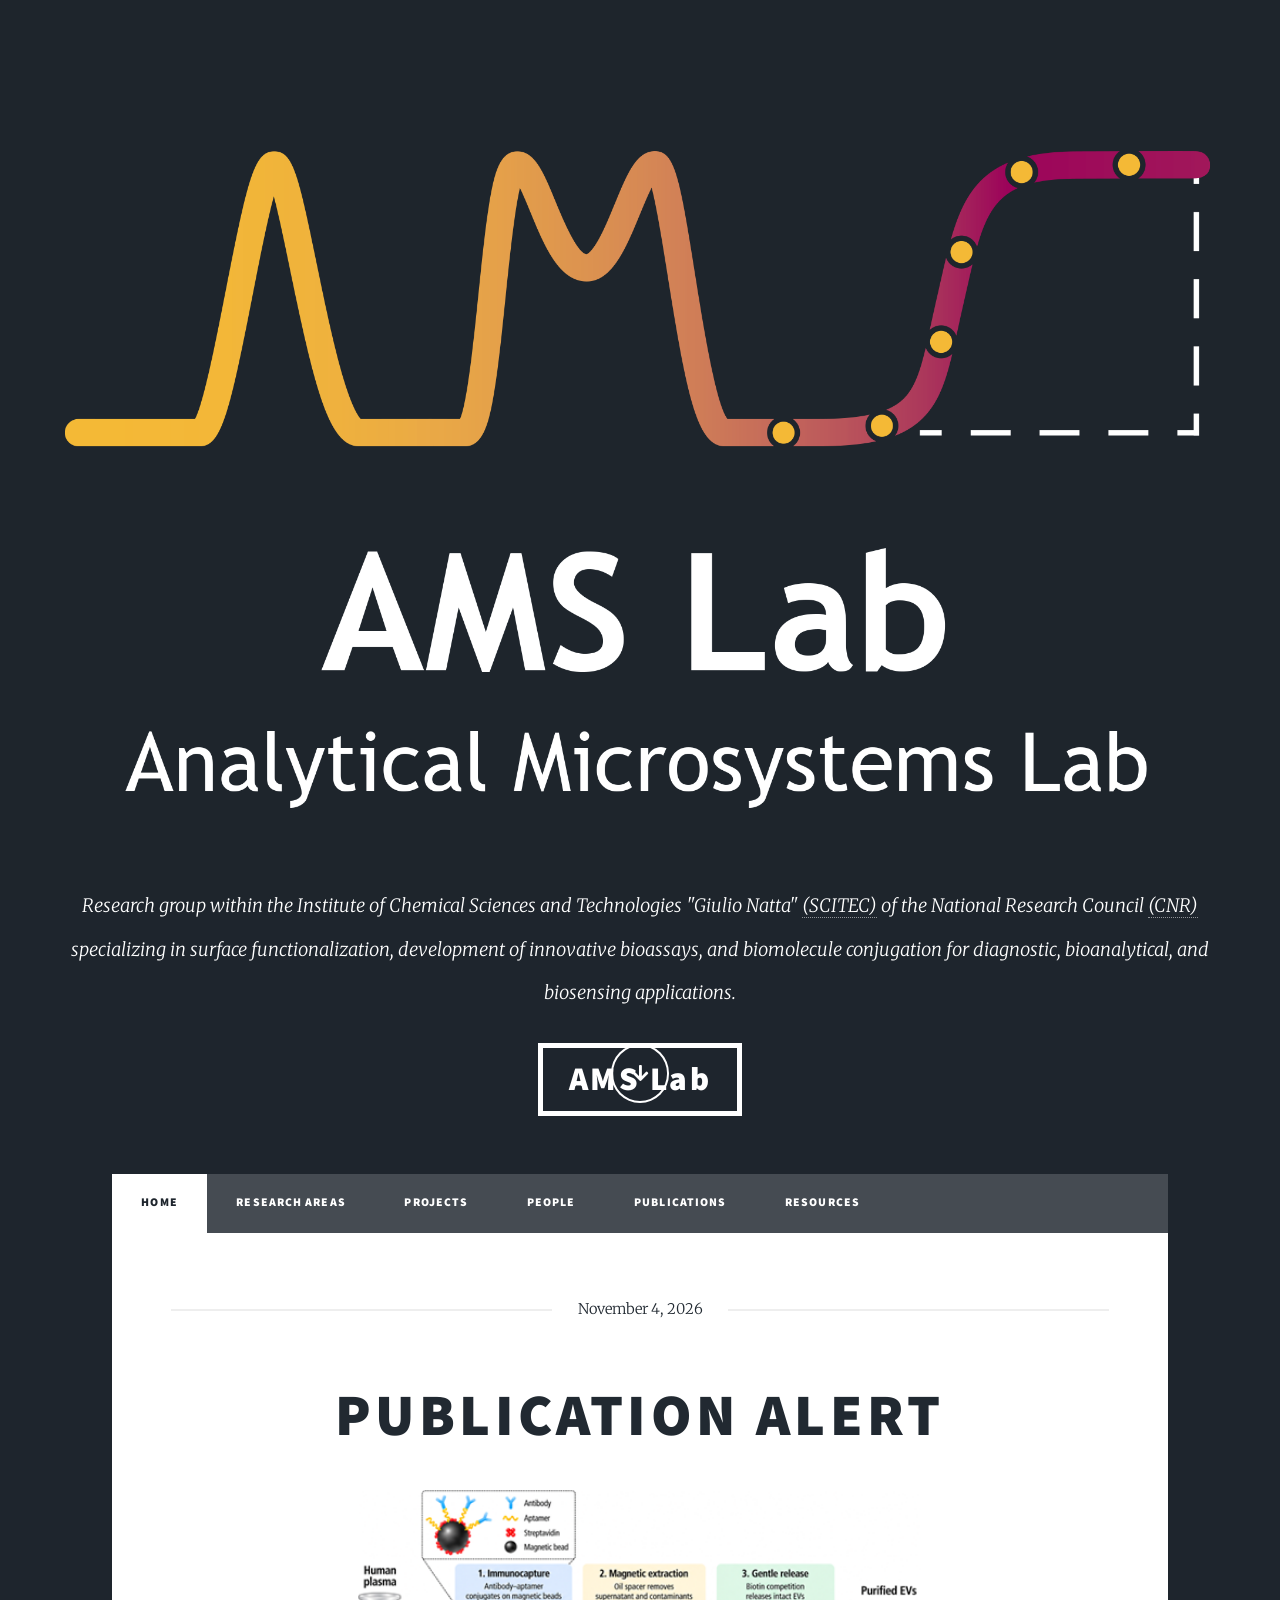
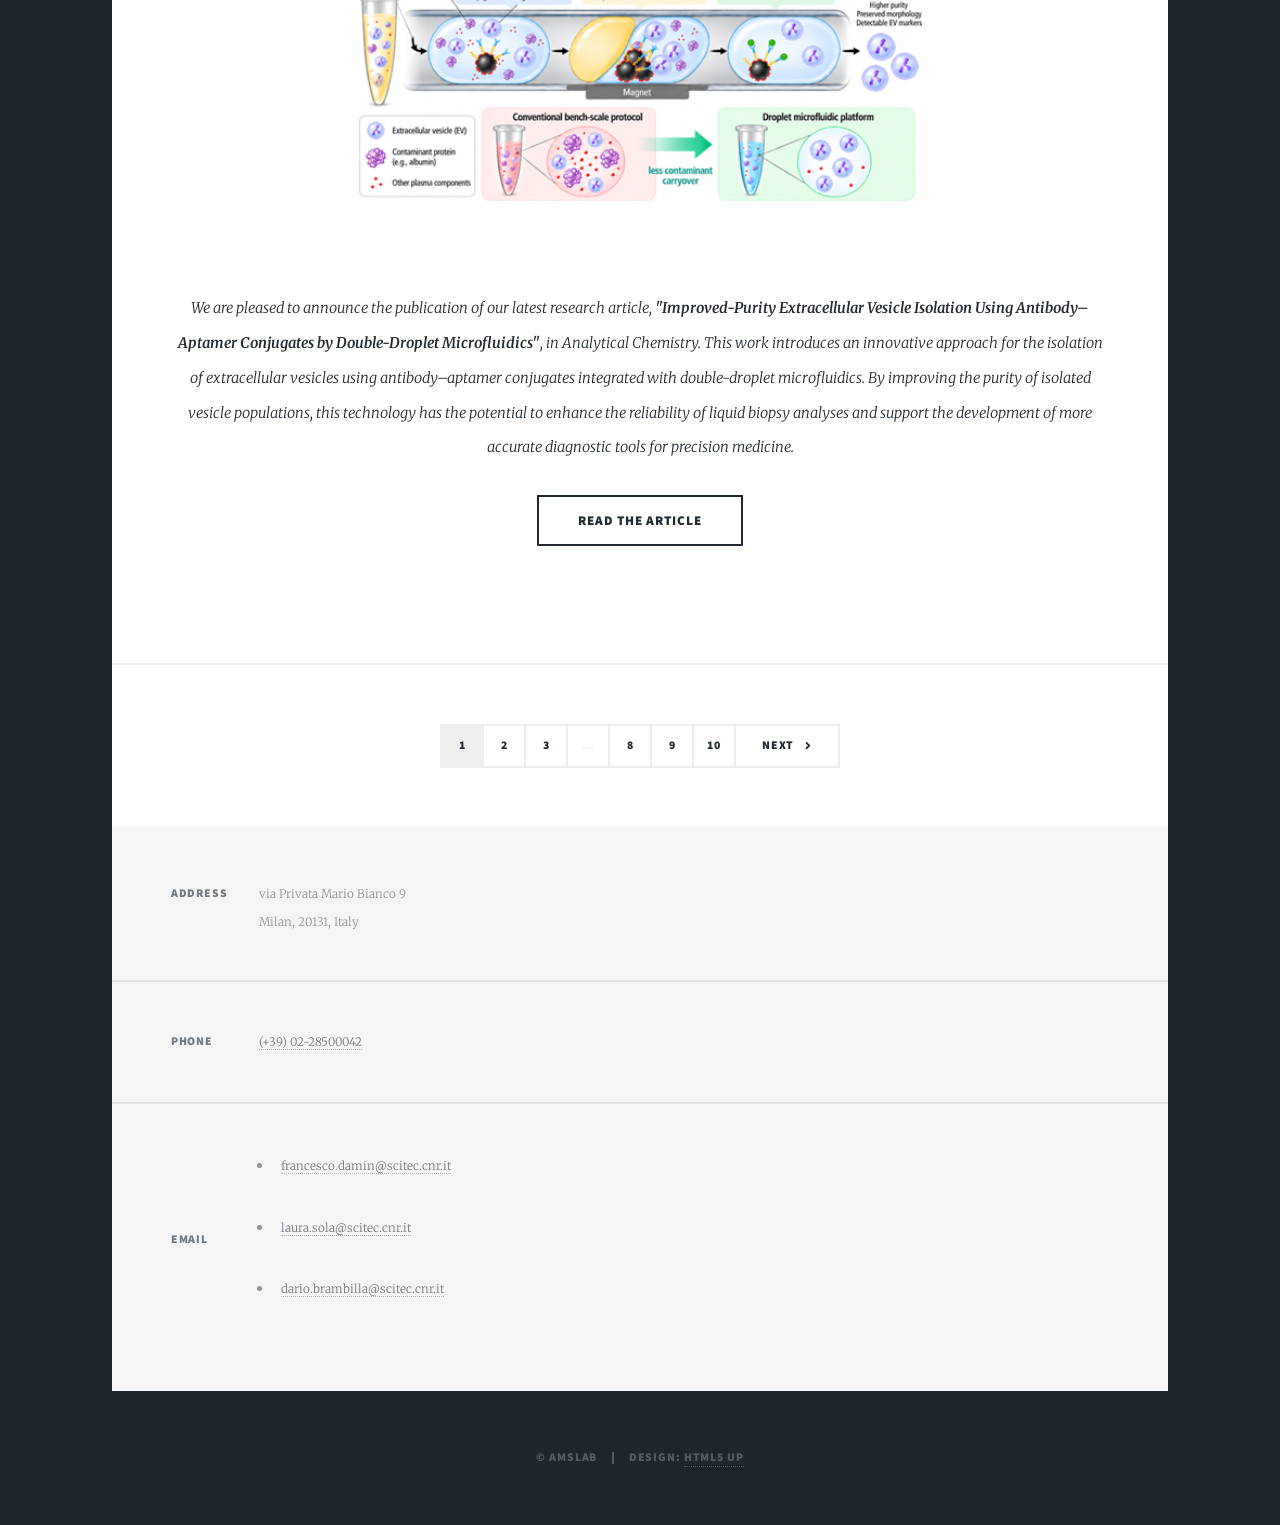
==== commit c57eabde: "Add files via upload" ====
--- a/index.html
+++ b/index.html
@@ -65,7 +65,7 @@
 By improving the purity of isolated vesicle populations, this technology has the potential to enhance the reliability of liquid biopsy analyses and support the development of more accurate diagnostic tools for precision medicine.
 </p>
 								<ul class="actions special">
-									<<li>
+									<li>
     <a href="https://doi.org/10.1021/acs.analchem.6c06774"
        target="_blank"
        rel="noopener noreferrer"
